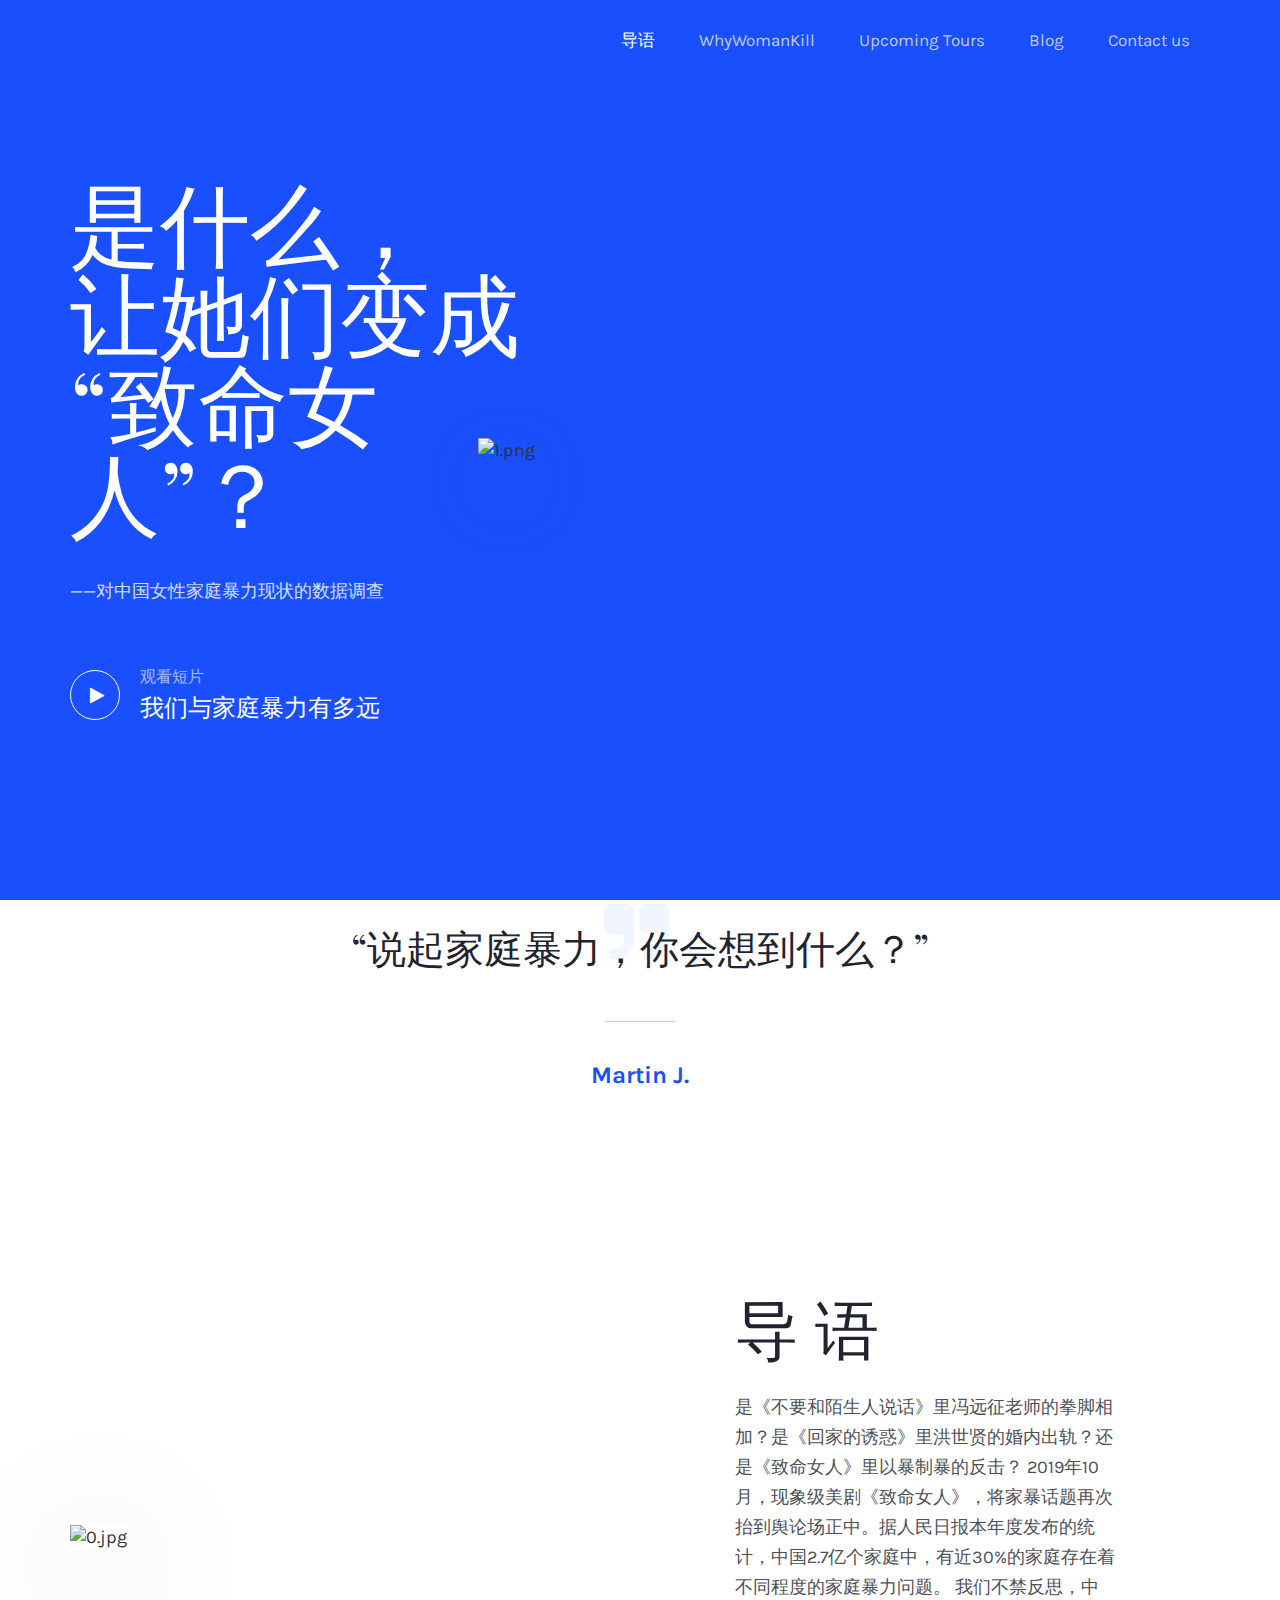
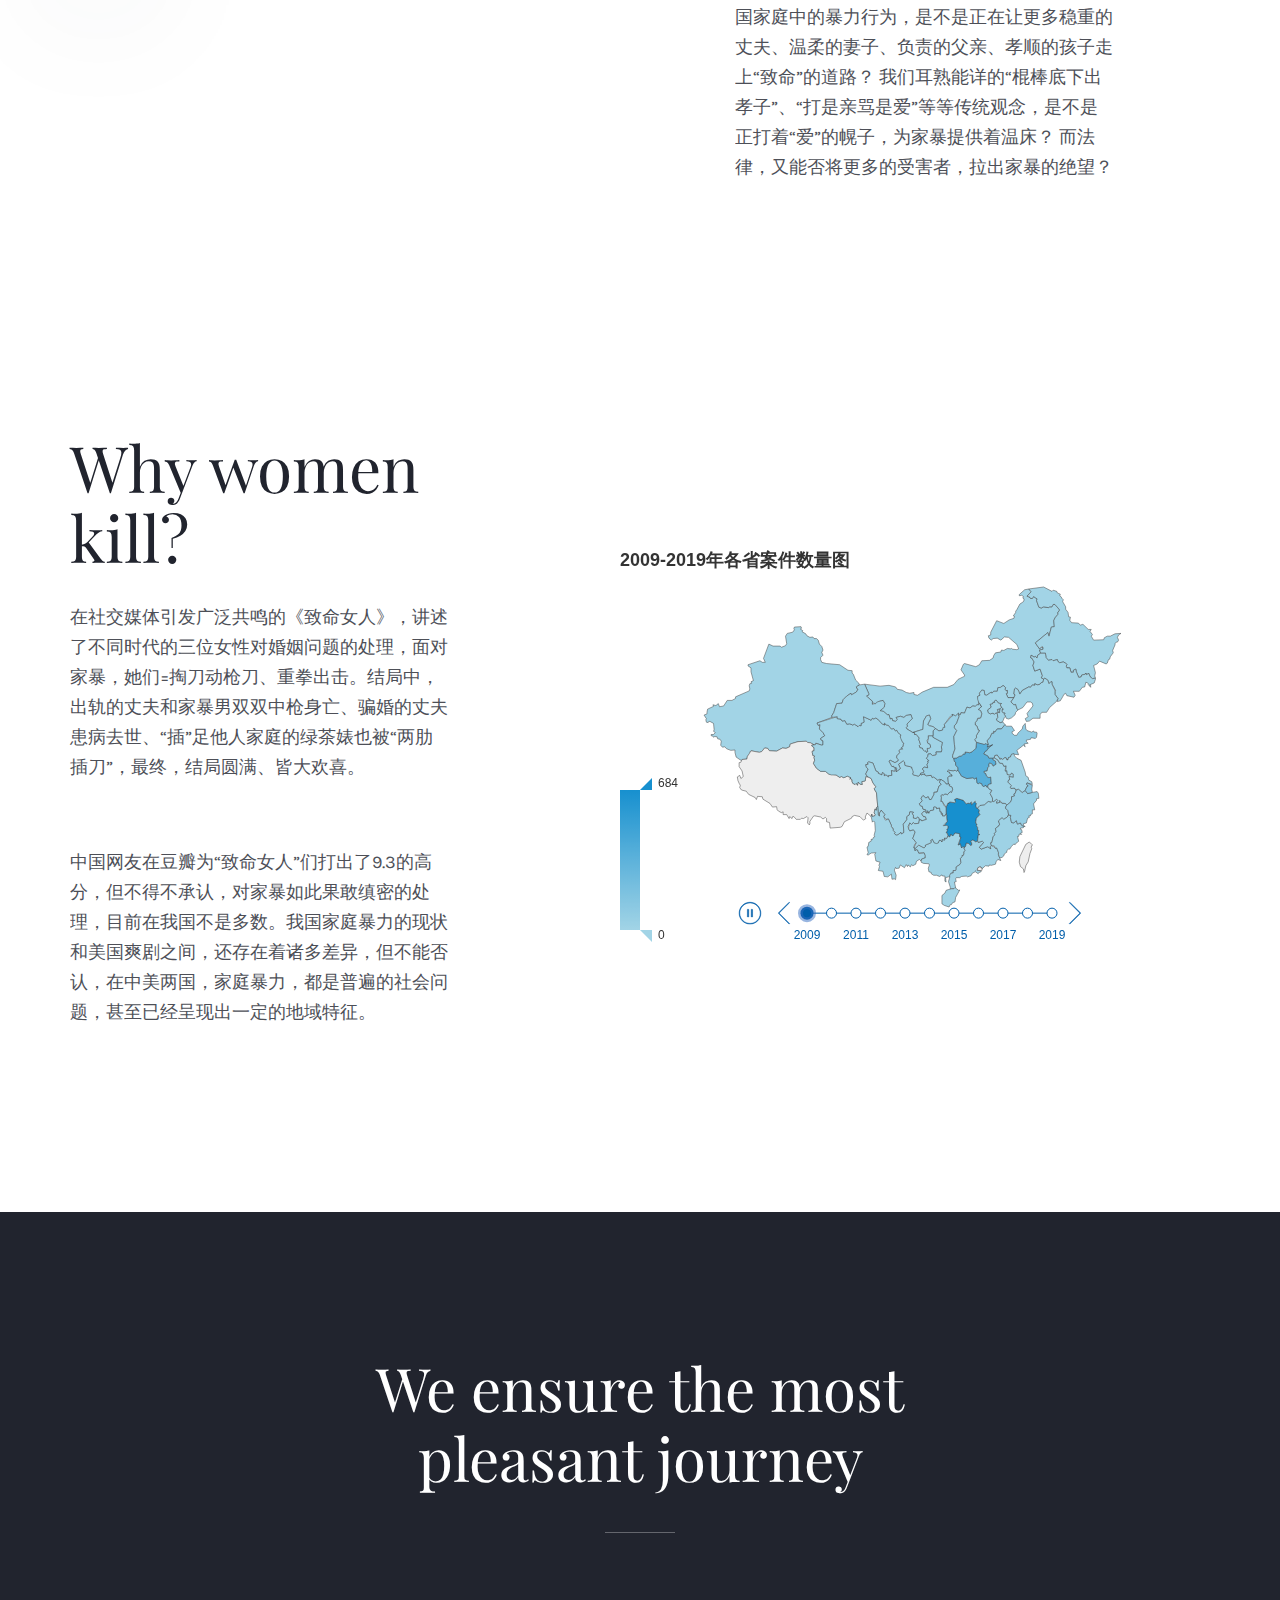
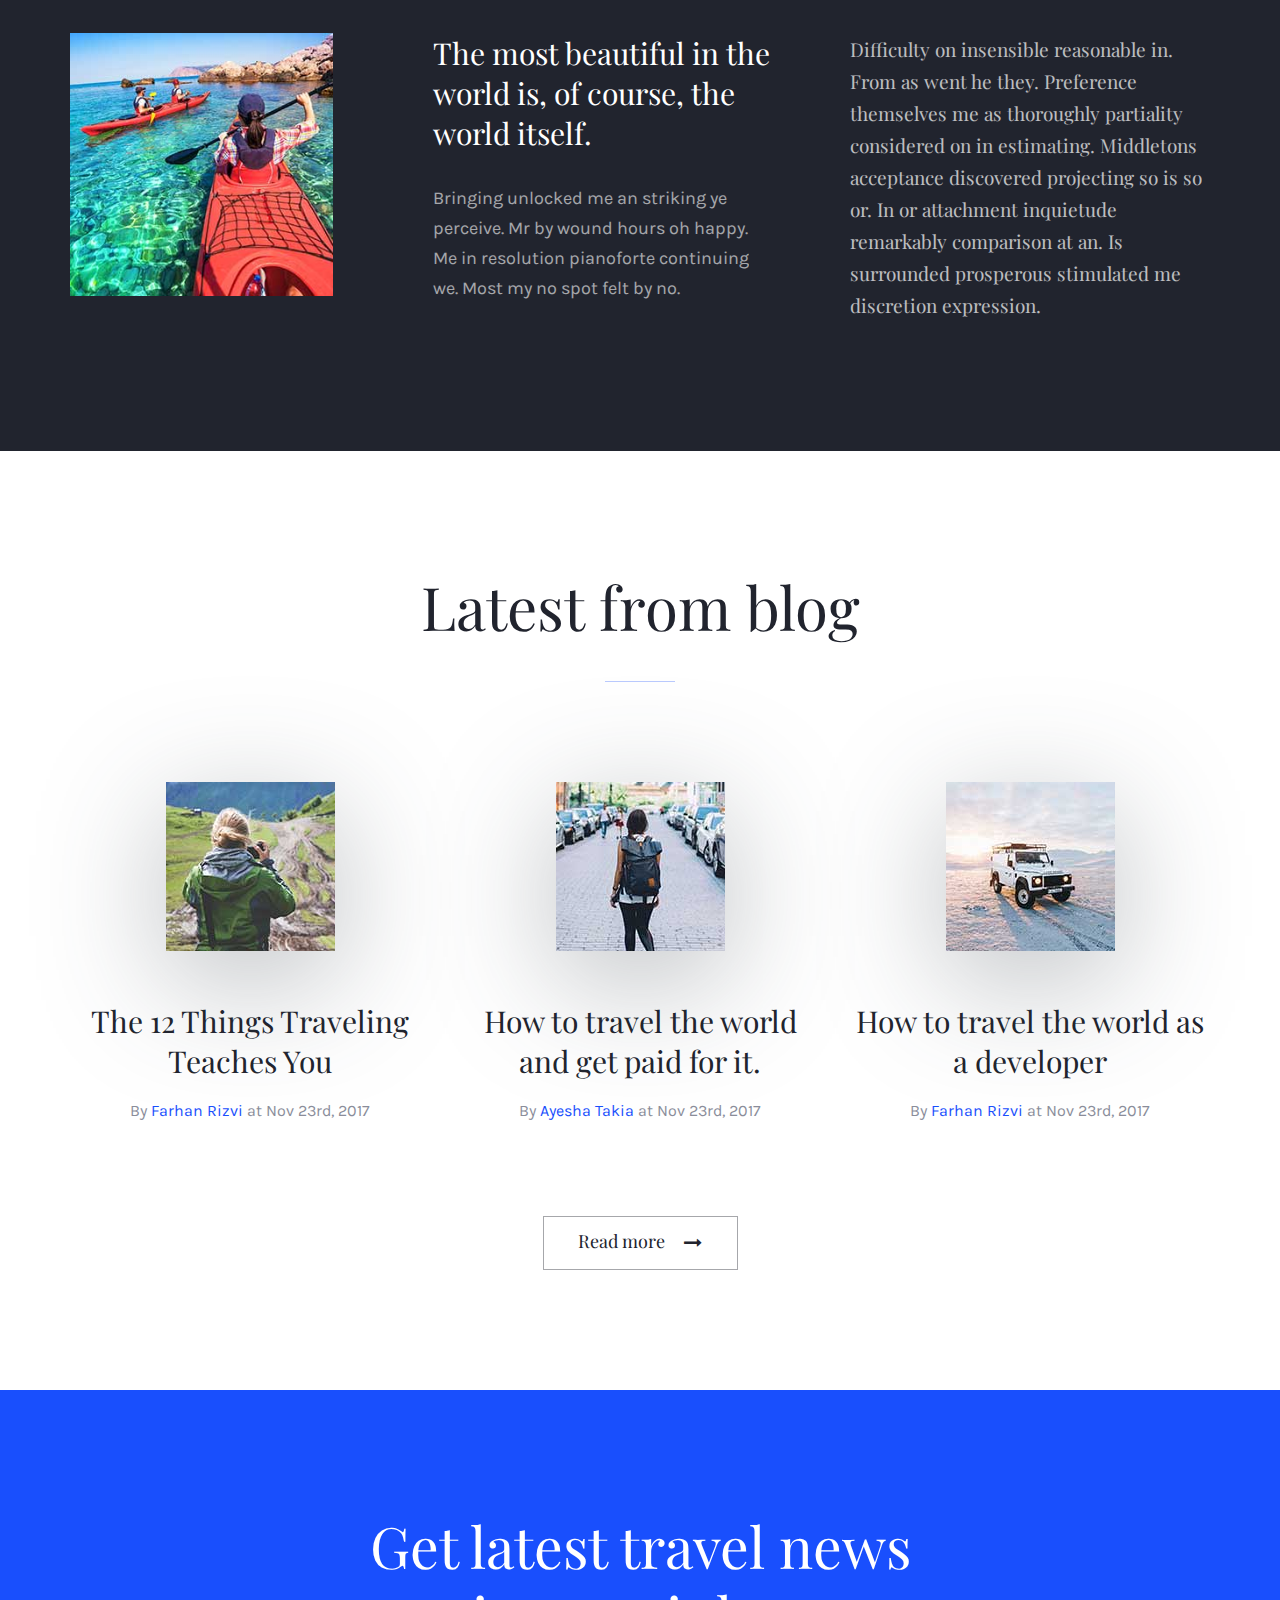
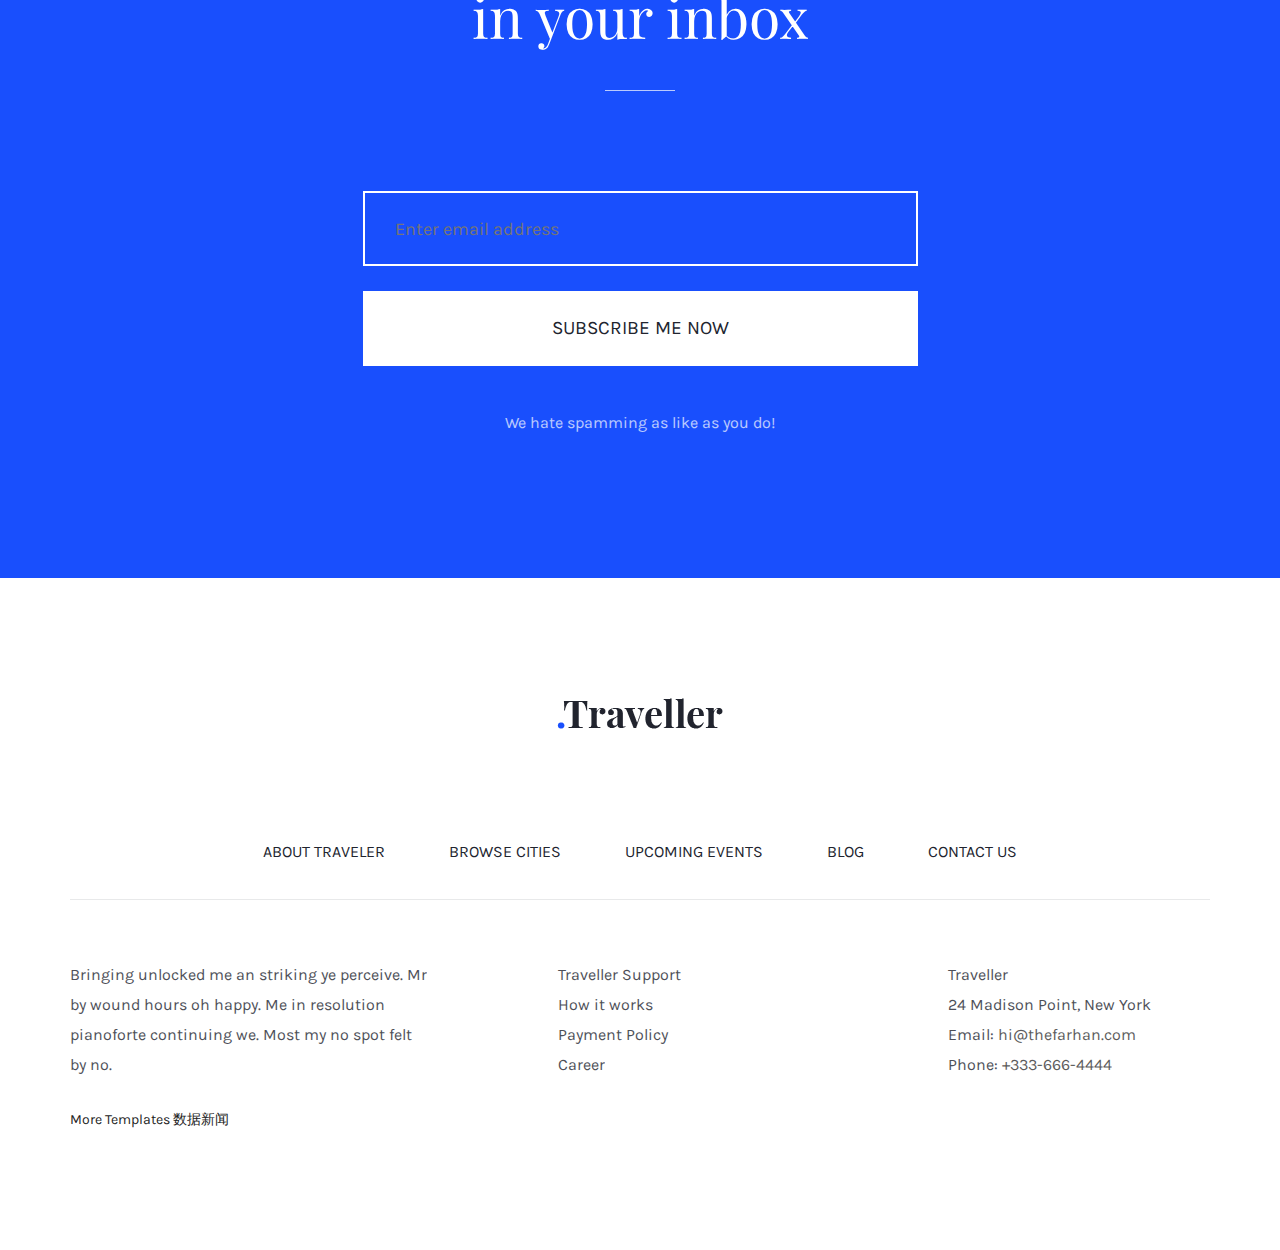
==== index.html @ bf93435e "1" ====
<!DOCTYPE html>
<html lang="en-US" class="no-js">

<head>
    <meta charset="utf-8">
    <meta name="description" content="">
    <meta http-equiv="X-UA-Compatible" content="IE=edge">
    <meta name="keywords" content="responsive, template, portfolio, html, css, javascript, Theme" />
    <meta name="author" content="">
    <!--[if IE]><meta http-equiv='X-UA-Compatible' content='IE=edge,chrome=1'><![endif]-->
    <meta name="viewport" content="width=device-width,initial-scale=1.0,maximum-scale=1" />
	
	<link rel="stylesheet" type="text/css" href="css/loader.min.css">
	
    <title>数据新闻 | 是什么，让她们变成“致命女人”？</title>

    <!--favicon icon-->
    <link rel="icon" href="images/favicon.png">

    <!--google font-->
    <link href="https://fonts.googleapis.com/css?family=Karla:400,700|Playfair+Display:400,400i,700,700i,900,900i" rel="stylesheet">

    <!-- font awesome css -->
    <link rel="stylesheet" href="css/font-awesome.min.css">

    <!-- iconmind icon css -->
    <link rel="stylesheet" href="css/iconmind-line.css">

    <!--bootstrap min css-->
    <link rel="stylesheet" href="css/bootstrap.min.css">

    <!--venobox css-->
    <link rel="stylesheet" href="css/venobox.css">

    <!--carousel css-->
    <link rel="stylesheet" href="css/owl.carousel.min.css">

    <!-- global style css -->
    <link rel="stylesheet" href="css/global-style.css">

    <!-- style css -->
    <link rel="stylesheet" href="style.css">

    <!--responsive css-->
    <link rel="stylesheet" href="css/responsive.css">
	
	<link rel="import" href="page/10年案件分布图（蓝）.html" id="page1">
</head>

<body>
	<script type="text/javascript">         
    // 等待所有加载
   $(window).load(function() {
   $("#loading").fadeOut(500);
})
</script>    

<div id="loading">
  <div id="loading-center">
    <div id="loading-center-absolute">
      <div id="object"></div>
    </div>
  </div>
</div>
    <!-- ======================================= 
        ==Start Header section==  
    =========================================-->
    <header class="pixinav responsive-nav">
        <div class="container">
            <div class="row">
                <div class="col-md-12">
                    <!-- brand logo start -->
                    <div class="brand-logo">
                        <!-- <a href="index.html"><img src="images/logo.png" alt="logo-img"></a>-->
                    </div>
                    <!-- Responsive nav button start -->
                    <div class="nav-icon"></div>
                    <!-- nav start -->
                    <div class="nav-wrapper">
                        <span class="nav-button-close">✕</span>
                        <ul>
                            <li class="active"><a href="#">导语</a>
                                <!--<ul class="dropdown">
                                    <li><a href="index.html">Main Demo</a></li>
                                    <li><a href="web_agency.html">Web Agency</a></li>
                                    <li><a href="agency.html">Agency</a></li>
                                </ul>-->
                            </li>

                            <li><a href="#">WhyWomanKill</a></li>
                            <li><a href="#">Upcoming Tours</a></li>
                            <li><a href="#">Blog</a></li>
                            <li><a href="#">Contact us</a></li>
                        </ul>
                    </div>
                </div>
            </div>
        </div>
    </header>
    <!-- ======================================= 
        ==End Header section==  
    =========================================-->


    <!-- ======================================= 
        ==start hero section==  
    =========================================-->
    <section class="hero_area">
        <div class="container">
            <div class="row fullHeight align_row_center_center">
                <div class="col-md-5">
                    <div class="hero_content">
                        <h1 class="color_ff">是什么，</br>让她们变成“致命女人”？</h1>
                        <p class="color_ff pt_40 pb_60">——对中国女性家庭暴力现状的数据调查</p>
                        <ul class="video align_row_left_center">
                            <li><a href="https://youtu.be/bS5P_LAqiVg" class="d_block hero_video" data-vbtype="video" data-autoplay="true" data-gall="gall-video"><i class="fa fa-play"></i></a></li>
                            <li class="color_ff pl_20"><span class="d_block">观看短片</span>我们与家庭暴力有多远</li>
                        </ul>
                    </div>
                </div>

                <div class="col-md-7">
                    <div class="hero_img"><a href="https://sm.ms/image/TkIuKtqbfhJLCrZ" target="_blank"><img src="https://i.loli.net/2019/12/17/TkIuKtqbfhJLCrZ.png" alt="1.png"></a></div>
                </div>
            </div>
        </div>
    </section>
    <!-- ======================================= 
        ==End hero section==  
    =========================================-->

    <!-- ======================================= 
        ==start special quote section==  
    =========================================-->
    <section class="special_quote pt_20 pb_50">
        <div class="container">
            <div class="row">
                <div class="col-md-10 col-md-offset-1">
                    <div class="quote_content text-center">
                        <i class="fa fa-quote-right"></i>
                        <h2 class="color_212">“说起家庭暴力，你会想到什么？”</h2>
                        <span class="line d_block"></span>
                        <h4 class="color_194 karla fw_700">Martin J.</h4>
                    </div>
                </div>
            </div>
        </div>
    </section>
    <!-- ======================================= 
        ==End special quote section==  
    =========================================-->
    
	<div class="tlinks">WardZhou <a href="http://wardzhou.art/"  title="wardzhou"></a></div>




    <!-- ======================================= 
        ==start content block section==  
    =========================================-->
    <section class="content_block">
        <div class="container">
            <div class="row">
                <div class="col-md-12">
                    <div class="single_content align_row_spacebetween">
                        <div class="content_img">
                           <img src="https://i.loli.net/2019/12/17/SJnibgcOoQ9z3yY.jpg" alt="0.jpg">
                        </div>
                        <div class="content_text">
                            <h1 class="color_212">导 语</h1>
                            <p class="pt_30">是《不要和陌生人说话》里冯远征老师的拳脚相加？是《回家的诱惑》里洪世贤的婚内出轨？还是《致命女人》里以暴制暴的反击？

2019年10月，现象级美剧《致命女人》，将家暴话题再次抬到舆论场正中。据人民日报本年度发布的统计，中国2.7亿个家庭中，有近30%的家庭存在着不同程度的家庭暴力问题。

我们不禁反思，中国家庭中的暴力行为，是不是正在让更多稳重的丈夫、温柔的妻子、负责的父亲、孝顺的孩子走上“致命”的道路？

我们耳熟能详的“棍棒底下出孝子”、“打是亲骂是爱”等等传统观念，是不是正打着“爱”的幌子，为家暴提供着温床？

而法律，又能否将更多的受害者，拉出家暴的绝望？</p>
                        </div>
                    </div>

                    <div class="single_content align_row_spacebetween">
                        <div class="content_img">
                           
						<div id="page1">
        <iframe align="center" width="100%" height="400px" src="page/10年案件分布图（蓝）.html"  frameborder="no" border="0" marginwidth="0" marginheight="0" scrolling="no"></iframe>
   </div>

						
                        </div>
                        <div class="content_text">
                            <h1 class="color_212">Why women kill?</h1>
                            <p class="pt_30 pb_35">在社交媒体引发广泛共鸣的《致命女人》，讲述了不同时代的三位女性对婚姻问题的处理，面对家暴，她们=掏刀动枪刀、重拳出击。结局中，出轨的丈夫和家暴男双双中枪身亡、骗婚的丈夫患病去世、“插”足他人家庭的绿茶婊也被“两肋插刀”，最终，结局圆满、皆大欢喜。</p>
							<p class="pt_30 pb_35">中国网友在豆瓣为“致命女人”们打出了9.3的高分，但不得不承认，对家暴如此果敢缜密的处理，目前在我国不是多数。我国家庭暴力的现状和美国爽剧之间，还存在着诸多差异，但不能否认，在中美两国，家庭暴力，都是普遍的社会问题，甚至已经呈现出一定的地域特征。</p>
                        <!--    <a href="#" class="d_inline playfair fw_700">Explore now <i class="fa fa-long-arrow-right"></i></a> -->
                        </div>
                    </div>
                    <!--/single_content-->
                </div>
                <!--/col-->
            </div>
        </div>
    </section>
    <!-- ======================================= 
        ==End content block section==  
    =========================================-->


    <!-- ======================================= 
        ==start about section==  
    =========================================-->
    <section class="about_section">
        <div class="container">
            <div class="row">
                <div class="col-md-12">
                    <h1 class="section_title text-center color_ff pos_relative mb_100">We ensure the most<br/> pleasant journey</h1>
                </div>
            </div>
            <!--/row-->

            <div class="row">
                <div class="col-md-3 col-sm-5">
                    <div class="about_img"><img src="images/about-img.jpg" alt="about img" class="img img-responsive"></div>
                </div>
                <div class="col-md-5 col-sm-7">
                    <div class="about_content1 pl_70 pr_50">
                        <h3 class="color_ff">The most beautiful in the world is, of course, the world itself.</h3>
                        <p class="color_ff pt_30">Bringing unlocked me an striking ye perceive. Mr by wound hours oh happy. Me in resolution pianoforte continuing we. Most my no spot felt by no. </p>
                    </div>
                </div>
                <div class="col-md-4 col-sm-12">
                    <div class="about_content2">
                        <p class="color_ff playfair">Difficulty on insensible reasonable in. From as went he they. Preference themselves me as thoroughly partiality considered on in estimating. Middletons acceptance discovered projecting so is so or. In or attachment inquietude remarkably comparison at an. Is surrounded prosperous stimulated me discretion expression. </p>
                    </div>
                </div>
            </div>
            <!--/row-->
        </div>
    </section>
    <!-- ======================================= 
        ==End about section==  
    =========================================-->


    <!-- ======================================= 
        ==start blog section==  
    =========================================-->
    <section class="blog_section">
        <div class="container">
            <div class="row">
                <div class="col-md-12">
                    <h1 class="section_title text-center color_212 pos_relative mb_100">Latest from blog</h1>
                </div>
            </div>
            <!--/row-->

            <div class="row">
                <div class="col-sm-4">
                    <div class="single_blog text-center">
                        <img src="images/blog-img1.jpg" alt="blog-img">
                        <h3 class="pt_50 pb_15"><a href="#">The 12 Things Traveling Teaches You</a></h3>
                        <p class="post_author">By <a href="#">Farhan Rizvi</a> at Nov 23rd, 2017</p>
                    </div>
                </div>

                <div class="col-sm-4">
                    <div class="single_blog text-center">
                        <img src="images/blog-img2.jpg" alt="blog-img">
                        <h3 class="pt_50 pb_15"><a href="#">How to travel the world and get paid for it.</a></h3>
                        <p class="post_author">By <a href="#">Ayesha Takia</a> at Nov 23rd, 2017</p>
                    </div>
                </div>

                <div class="col-sm-4">
                    <div class="single_blog text-center">
                        <img src="images/blog-img3.jpg" alt="blog-img">
                        <h3 class="pt_50 pb_15"><a href="#">How to travel the world as a developer</a></h3>
                        <p class="post_author">By <a href="#">Farhan Rizvi</a> at Nov 23rd, 2017</p>
                    </div>
                </div>
            </div>
            <a href="#" class="readmore playfair">Read more <i class="fa fa-long-arrow-right"></i></a>
            <!--/row-->
        </div>
    </section>
    <!-- ======================================= 
        ==End blog section==  
    =========================================-->


    <!-- ======================================= 
        ==start subscribe section==  
    =========================================-->
    <section class="subscribe_section">
        <div class="container">
            <div class="row">
                <div class="col-lg-6 col-lg-offset-3 col-md-8 col-md-offset-2">
                    <h1 class="section_title text-center color_ff pos_relative mb_100">Get latest travel news<br/> in your inbox</h1>
                    <form action="#">
                        <input type="email" name="email" placeholder="Enter email address">
                        <button type="submit">Subscribe me now</button>
                    </form>
                    <p class="spam color_ff text-center">We hate spamming as like as you do!</p>
                </div>
            </div>
        </div>
    </section>
    <!-- ======================================= 
        ==End subscribe section==  
    =========================================-->


    <!-- ======================================= 
        ==start footer section==  
    =========================================-->
    <section class="footer_section">
        <div class="container">
            <div class="row">
                <div class="col-md-12">
                    <img src="images/footer-logo.png" alt="footer logo" class="footer_logo d_block">
                    <ul class="footer_menu d_inline text-center">
                        <li><a href="#">About Traveler</a></li>
                        <li><a href="#">Browse Cities</a></li>
                        <li><a href="#">Upcoming Events</a></li>
                        <li><a href="#">Blog</a></li>
                        <li><a href="#">Contact us</a></li>
                    </ul>
                </div>
            </div>
            <!--/row-->

            <div class="row pt_60">
                <div class="col-md-4 col-sm-5">
                    <p class="widget_text color_212">Bringing unlocked me an striking ye perceive. Mr by wound hours oh happy. Me in resolution pianoforte continuing we. Most my no spot felt by no. </p>
                </div>

                <div class="col-md-2 col-md-offset-1 col-sm-3">
                    <ul class="quick_link">
                        <li><a href="#">Traveller Support</a></li>
                        <li><a href="#">How it works</a></li>
                        <li><a href="#">Payment Policy</a></li>
                        <li><a href="#">Career</a></li>
                    </ul>
                </div>

                <div class="col-md-3 col-md-offset-2 col-sm-4">
                    <div class="address">
                        <p>Traveller<br/>24 Madison Point, New York</p>
                        <ul>
                            <li>Email: <a href="#">hi@thefarhan.com</a></li>
                            <li>Phone: <a href="#"> +333-666-4444</a></li>
                        </ul>
                    </div>
                </div>
                <!--/row-->
              
            </div>
              <div class="row pt_30"><div class="col-md-12" style="font-size: 14px;color: #222;">More Templates <a href="http://wardzhou.art/" style="color: #222;" target="_blank" title="数据新闻">数据新闻</a> </div></div>
        </div>
    </section>
    <!-- ======================================= 
        ==End footer section==  
    =========================================-->



    <!-- ======================================= 
        ==Start scroll top==  
    =======================================-->
    <div class="scroll_top not_visible"><i class="fa fa-angle-up"></i></div>
    <!-- =======================================
        ==End scroll top==  
    =======================================-->

    <!-- jQuary library -->
    <script type="text/javascript" src="js/jquery-2.1.4.min.js"></script>
    <script type="text/javascript" src="js/modernizr-2.6.2.min.js"></script>

    <!--bootstrap min js-->
    <script type="text/javascript" src="js/bootstrap.min.js"></script>

    <!--venobox min js-->
    <script type="text/javascript" src="js/venobox.min.js"></script>

    <!--carousel min js-->
    <script type="text/javascript" src="js/owl.carousel.min.js"></script>

    <!-- all jQuary activation code here and always it will be bottom of all script tag -->
    <script type="text/javascript" src="js/main.js"></script>
</body>

</html>
---- css/iconmind-line.css ----
@font-face {
  font-family: 'iconmind-line';
  src: url('../fonts/iconmind-line.eot?30189652');
  src: url('../fonts/iconmind-line.eot?30189652#iefix') format('embedded-opentype'),
       url('../fonts/iconmind-line.woff2?30189652') format('woff2'),
       url('../fonts/iconmind-line.woff?30189652') format('woff'),
       url('../fonts/iconmind-line.ttf?30189652') format('truetype'),
       url('../fonts/iconmind-line.svg?30189652#iconmind-line') format('svg');
  font-weight: normal;
  font-style: normal;
}
/* Chrome hack: SVG is rendered more smooth in Windozze. 100% magic, uncomment if you need it. */
/* Note, that will break hinting! In other OS-es font will be not as sharp as it could be */
/*
@media screen and (-webkit-min-device-pixel-ratio:0) {
  @font-face {
    font-family: 'iconmind-line';
    src: url('../font/iconmind-line.svg?30189652#iconmind-line') format('svg');
  }
}
*/
 
 [class^="icon-"]:before, [class*=" icon-"]:before {
  font-family: "iconmind-line";
  font-style: normal;
  font-weight: normal;
  speak: none;
 
  display: inline-block;
  text-decoration: inherit;
  width: 1em;
  margin-right: .2em;
  text-align: center;
  /* opacity: .8; */
 
  /* For safety - reset parent styles, that can break glyph codes*/
  font-variant: normal;
  text-transform: none;
 
  /* fix buttons height, for twitter bootstrap */
  line-height: 1em;
 
  /* Animation center compensation - margins should be symmetric */
  /* remove if not needed */
  margin-left: .2em;
 
  /* you can be more comfortable with increased icons size */
  /* font-size: 120%; */
 
  /* Font smoothing. That was taken from TWBS */
  -webkit-font-smoothing: antialiased;
  -moz-osx-font-smoothing: grayscale;
 
  /* Uncomment for 3D effect */
  /* text-shadow: 1px 1px 1px rgba(127, 127, 127, 0.3); */
}
 
.icon-add-space-after-paragraph:before { content: '\e800'; } /* '' */
.icon-add-space-before-paragraph:before { content: '\e801'; } /* '' */
.icon-align-center:before { content: '\e802'; } /* '' */
.icon-align-justify-all:before { content: '\e803'; } /* '' */
.icon-align-justify-center:before { content: '\e804'; } /* '' */
.icon-align-justify-left:before { content: '\e805'; } /* '' */
.icon-align-justify-right:before { content: '\e806'; } /* '' */
.icon-align-left:before { content: '\e807'; } /* '' */
.icon-align-right:before { content: '\e808'; } /* '' */
.icon-decrase-inedit:before { content: '\e809'; } /* '' */
.icon-increase-inedit:before { content: '\e80a'; } /* '' */
.icon-indent-first-line:before { content: '\e80b'; } /* '' */
.icon-indent-left-margin:before { content: '\e80c'; } /* '' */
.icon-indent-right-margin:before { content: '\e80d'; } /* '' */
.icon-line-spacing:before { content: '\e80e'; } /* '' */
.icon-aligator:before { content: '\e80f'; } /* '' */
.icon-bat:before { content: '\e810'; } /* '' */
.icon-bear:before { content: '\e811'; } /* '' */
.icon-bee:before { content: '\e812'; } /* '' */
.icon-bird:before { content: '\e813'; } /* '' */
.icon-bug:before { content: '\e814'; } /* '' */
.icon-butterfly:before { content: '\e815'; } /* '' */
.icon-cat:before { content: '\e817'; } /* '' */
.icon-cheetah:before { content: '\e818'; } /* '' */
.icon-chicken:before { content: '\e819'; } /* '' */
.icon-cow:before { content: '\e81a'; } /* '' */
.icon-dinosaur:before { content: '\e81b'; } /* '' */
.icon-dog:before { content: '\e81c'; } /* '' */
.icon-dolphin:before { content: '\e81d'; } /* '' */
.icon-dove:before { content: '\e81e'; } /* '' */
.icon-duck:before { content: '\e81f'; } /* '' */
.icon-eagle:before { content: '\e820'; } /* '' */
.icon-elephant:before { content: '\e821'; } /* '' */
.icon-fish:before { content: '\e822'; } /* '' */
.icon-flamingo:before { content: '\e823'; } /* '' */
.icon-fox:before { content: '\e824'; } /* '' */
.icon-frog:before { content: '\e825'; } /* '' */
.icon-giraffe:before { content: '\e826'; } /* '' */
.icon-gorilla:before { content: '\e827'; } /* '' */
.icon-hipo:before { content: '\e828'; } /* '' */
.icon-horse:before { content: '\e829'; } /* '' */
.icon-kangoroo:before { content: '\e82a'; } /* '' */
.icon-koala:before { content: '\e82b'; } /* '' */
.icon-leopard:before { content: '\e82c'; } /* '' */
.icon-lion:before { content: '\e82d'; } /* '' */
.icon-monkey:before { content: '\e82e'; } /* '' */
.icon-mouse:before { content: '\e82f'; } /* '' */
.icon-panda:before { content: '\e830'; } /* '' */
.icon-parrot:before { content: '\e831'; } /* '' */
.icon-penguin:before { content: '\e832'; } /* '' */
.icon-sea-dog:before { content: '\e833'; } /* '' */
.icon-shark:before { content: '\e834'; } /* '' */
.icon-sheep:before { content: '\e835'; } /* '' */
.icon-snake:before { content: '\e836'; } /* '' */
.icon-spider:before { content: '\e837'; } /* '' */
.icon-squirrel:before { content: '\e838'; } /* '' */
.icon-starfish:before { content: '\e839'; } /* '' */
.icon-tiger:before { content: '\e83a'; } /* '' */
.icon-turtle:before { content: '\e83b'; } /* '' */
.icon-wolf:before { content: '\e83c'; } /* '' */
.icon-zebra:before { content: '\e83d'; } /* '' */
.icon-arrow-around:before { content: '\e83e'; } /* '' */
.icon-arrow-barrier:before { content: '\e83f'; } /* '' */
.icon-arrow-circle:before { content: '\e840'; } /* '' */
.icon-arrow-cross:before { content: '\e841'; } /* '' */
.icon-arrow-fork:before { content: '\e842'; } /* '' */
.icon-arrow-from:before { content: '\e843'; } /* '' */
.icon-arrow-inside-45:before { content: '\e844'; } /* '' */
.icon-arrow-inside-gap-45:before { content: '\e845'; } /* '' */
.icon-arrow-inside-gap:before { content: '\e846'; } /* '' */
.icon-arrow-inside:before { content: '\e847'; } /* '' */
.icon-arrow-into:before { content: '\e848'; } /* '' */
.icon-arrow-join:before { content: '\e849'; } /* '' */
.icon-arrow-junction:before { content: '\e84a'; } /* '' */
.icon-arrow-loop:before { content: '\e84b'; } /* '' */
.icon-arrow-merge:before { content: '\e84c'; } /* '' */
.icon-arrow-mix:before { content: '\e84d'; } /* '' */
.icon-arrow-out-left:before { content: '\e84e'; } /* '' */
.icon-arrow-out-right:before { content: '\e84f'; } /* '' */
.icon-arrow-outside-45:before { content: '\e850'; } /* '' */
.icon-arrow-outside-gap-45:before { content: '\e851'; } /* '' */
.icon-arrow-outside-gap:before { content: '\e852'; } /* '' */
.icon-arrow-outside:before { content: '\e853'; } /* '' */
.icon-arrow-over:before { content: '\e854'; } /* '' */
.icon-arrow-shuffle:before { content: '\e855'; } /* '' */
.icon-arrow-squiggly:before { content: '\e856'; } /* '' */
.icon-arrow-through:before { content: '\e857'; } /* '' */
.icon-arrow-to:before { content: '\e858'; } /* '' */
.icon-double-circle:before { content: '\e859'; } /* '' */
.icon-full-view-2:before { content: '\e85a'; } /* '' */
.icon-full-view:before { content: '\e85b'; } /* '' */
.icon-maximize:before { content: '\e85c'; } /* '' */
.icon-minimize:before { content: '\e85d'; } /* '' */
.icon-resize:before { content: '\e85e'; } /* '' */
.icon-three-arrow-fork:before { content: '\e85f'; } /* '' */
.icon-view-height:before { content: '\e860'; } /* '' */
.icon-view-width:before { content: '\e861'; } /* '' */
.icon-arrow-back-2:before { content: '\e862'; } /* '' */
.icon-arrow-back-3:before { content: '\e863'; } /* '' */
.icon-arrow-back:before { content: '\e864'; } /* '' */
.icon-arrow-down-2:before { content: '\e865'; } /* '' */
.icon-arrow-down-3:before { content: '\e866'; } /* '' */
.icon-arrow-down-in-circle:before { content: '\e867'; } /* '' */
.icon-arrow-down:before { content: '\e868'; } /* '' */
.icon-arrow-forward-2:before { content: '\e869'; } /* '' */
.icon-arrow-forward:before { content: '\e86a'; } /* '' */
.icon-arrow-left-2:before { content: '\e86b'; } /* '' */
.icon-arrow-left-in-circle:before { content: '\e86c'; } /* '' */
.icon-arrow-left:before { content: '\e86d'; } /* '' */
.icon-arrow-next:before { content: '\e86e'; } /* '' */
.icon-arrow-refresh-2:before { content: '\e86f'; } /* '' */
.icon-arrow-refresh:before { content: '\e870'; } /* '' */
.icon-arrow-right-2:before { content: '\e871'; } /* '' */
.icon-arrow-right-in-circle:before { content: '\e872'; } /* '' */
.icon-arrow-right:before { content: '\e873'; } /* '' */
.icon-arrow-turn-left:before { content: '\e874'; } /* '' */
.icon-arrow-turn-right:before { content: '\e875'; } /* '' */
.icon-arrow-up-2:before { content: '\e876'; } /* '' */
.icon-arrow-up-3:before { content: '\e877'; } /* '' */
.icon-arrow-up-in-circle:before { content: '\e878'; } /* '' */
.icon-arrow-up:before { content: '\e879'; } /* '' */
.icon-arrow-x-left:before { content: '\e87a'; } /* '' */
.icon-arrow-x-right:before { content: '\e87b'; } /* '' */
.icon-bottom-to-top:before { content: '\e87c'; } /* '' */
.icon-down:before { content: '\e87d'; } /* '' */
.icon-down-2:before { content: '\e87e'; } /* '' */
.icon-down-3:before { content: '\e87f'; } /* '' */
.icon-download:before { content: '\e880'; } /* '' */
.icon-end:before { content: '\e881'; } /* '' */
.icon-fit-to-2:before { content: '\e882'; } /* '' */
.icon-fit-to:before { content: '\e883'; } /* '' */
.icon-full-screen-2:before { content: '\e884'; } /* '' */
.icon-full-screen:before { content: '\e885'; } /* '' */
.icon-go-bottom:before { content: '\e886'; } /* '' */
.icon-go-top:before { content: '\e887'; } /* '' */
.icon-left---right-3:before { content: '\e888'; } /* '' */
.icon-left---right:before { content: '\e889'; } /* '' */
.icon-left:before { content: '\e88a'; } /* '' */
.icon-left-2:before { content: '\e88b'; } /* '' */
.icon-left-3:before { content: '\e88c'; } /* '' */
.icon-left-to-right:before { content: '\e88d'; } /* '' */
.icon-loop:before { content: '\e88e'; } /* '' */
.icon-navigate-end:before { content: '\e88f'; } /* '' */
.icon-navigat-start:before { content: '\e890'; } /* '' */
.icon-reload:before { content: '\e891'; } /* '' */
.icon-reload-2:before { content: '\e892'; } /* '' */
.icon-repeat:before { content: '\e893'; } /* '' */
.icon-repeat-2:before { content: '\e894'; } /* '' */
.icon-repeat-3:before { content: '\e895'; } /* '' */
.icon-repeat-4:before { content: '\e896'; } /* '' */
.icon-right:before { content: '\e897'; } /* '' */
.icon-right-2:before { content: '\e898'; } /* '' */
.icon-right-3:before { content: '\e899'; } /* '' */
.icon-right-to-left:before { content: '\e89a'; } /* '' */
.icon-shuffle:before { content: '\e89b'; } /* '' */
.icon-shuffle-2:before { content: '\e89c'; } /* '' */
.icon-start:before { content: '\e89d'; } /* '' */
.icon-sync:before { content: '\e89e'; } /* '' */
.icon-to-bottom-2:before { content: '\e89f'; } /* '' */
.icon-to-bottom:before { content: '\e8a0'; } /* '' */
.icon-to-left:before { content: '\e8a1'; } /* '' */
.icon-top-to-bottom:before { content: '\e8a2'; } /* '' */
.icon-to-right:before { content: '\e8a3'; } /* '' */
.icon-to-top-2:before { content: '\e8a4'; } /* '' */
.icon-to-top:before { content: '\e8a5'; } /* '' */
.icon-triangle-arrow-down:before { content: '\e8a6'; } /* '' */
.icon-triangle-arrow-left:before { content: '\e8a7'; } /* '' */
.icon-triangle-arrow-right:before { content: '\e8a8'; } /* '' */
.icon-triangle-arrow-up:before { content: '\e8a9'; } /* '' */
.icon-turn-down-2:before { content: '\e8aa'; } /* '' */
.icon-turn-down-from-left:before { content: '\e8ab'; } /* '' */
.icon-turn-down-from-right:before { content: '\e8ac'; } /* '' */
.icon-turn-down:before { content: '\e8ad'; } /* '' */
.icon-turn-left-3:before { content: '\e8ae'; } /* '' */
.icon-turn-left:before { content: '\e8af'; } /* '' */
.icon-turn-right-3:before { content: '\e8b0'; } /* '' */
.icon-turn-right:before { content: '\e8b1'; } /* '' */
.icon-turn-up-2:before { content: '\e8b2'; } /* '' */
.icon-turn-up:before { content: '\e8b3'; } /* '' */
.icon-up---down-3:before { content: '\e8b4'; } /* '' */
.icon-up---down:before { content: '\e8b5'; } /* '' */
.icon-up:before { content: '\e8b6'; } /* '' */
.icon-up-2:before { content: '\e8b7'; } /* '' */
.icon-up-3:before { content: '\e8b8'; } /* '' */
.icon-upload:before { content: '\e8b9'; } /* '' */
.icon-bones:before { content: '\e8ba'; } /* '' */
.icon-brain:before { content: '\e8bb'; } /* '' */
.icon-brain-2:before { content: '\e8bc'; } /* '' */
.icon-cardiovascular:before { content: '\e8bd'; } /* '' */
.icon-ear:before { content: '\e8be'; } /* '' */
.icon-elbow:before { content: '\e8bf'; } /* '' */
.icon-eye:before { content: '\e8c0'; } /* '' */
.icon-eye-blind:before { content: '\e8c1'; } /* '' */
.icon-eyebrow:before { content: '\e8c2'; } /* '' */
.icon-eyebrow-2:before { content: '\e8c3'; } /* '' */
.icon-eyebrow-3:before { content: '\e8c4'; } /* '' */
.icon-eye-invisible:before { content: '\e8c5'; } /* '' */
.icon-eye-visible:before { content: '\e8c6'; } /* '' */
.icon-face-style-2:before { content: '\e8c7'; } /* '' */
.icon-face-style-3:before { content: '\e8c8'; } /* '' */
.icon-face-style-4:before { content: '\e8c9'; } /* '' */
.icon-face-style-5:before { content: '\e8ca'; } /* '' */
.icon-face-style-6:before { content: '\e8cb'; } /* '' */
.icon-face-style:before { content: '\e8cc'; } /* '' */
.icon-finger:before { content: '\e8cd'; } /* '' */
.icon-fingerprint:before { content: '\e8ce'; } /* '' */
.icon-fingerprint-2:before { content: '\e8cf'; } /* '' */
.icon-foot:before { content: '\e8d0'; } /* '' */
.icon-foot-2:before { content: '\e8d1'; } /* '' */
.icon-hair:before { content: '\e8d2'; } /* '' */
.icon-hand:before { content: '\e8d3'; } /* '' */
.icon-hands:before { content: '\e8d4'; } /* '' */
.icon-heart:before { content: '\e8d5'; } /* '' */
.icon-knee:before { content: '\e8d6'; } /* '' */
.icon-leg:before { content: '\e8d7'; } /* '' */
.icon-leg-2:before { content: '\e8d8'; } /* '' */
.icon-mustache:before { content: '\e8d9'; } /* '' */
.icon-mustache-2:before { content: '\e8da'; } /* '' */
.icon-mustache-3:before { content: '\e8db'; } /* '' */
.icon-mustache-4:before { content: '\e8dc'; } /* '' */
.icon-mustache-5:before { content: '\e8dd'; } /* '' */
.icon-noose:before { content: '\e8de'; } /* '' */
.icon-tooth:before { content: '\e8df'; } /* '' */
.icon-tooth-2:before { content: '\e8e0'; } /* '' */
.icon-android:before { content: '\e8e1'; } /* '' */
.icon-chrome:before { content: '\e8e2'; } /* '' */
.icon-debian:before { content: '\e8e3'; } /* '' */
.icon-firefox:before { content: '\e8e4'; } /* '' */
.icon-internet-explorer:before { content: '\e8e5'; } /* '' */
.icon-ios-apple:before { content: '\e8e6'; } /* '' */
.icon-linux:before { content: '\e8e7'; } /* '' */
.icon-netscape:before { content: '\e8e8'; } /* '' */
.icon-opera:before { content: '\e8e9'; } /* '' */
.icon-redhat:before { content: '\e8ea'; } /* '' */
.icon-safari:before { content: '\e8eb'; } /* '' */
.icon-windows-microsoft:before { content: '\e8ec'; } /* '' */
.icon-bank:before { content: '\e8ed'; } /* '' */
.icon-berlin-tower:before { content: '\e8ee'; } /* '' */
.icon-big-bang:before { content: '\e8ef'; } /* '' */
.icon-blueprint:before { content: '\e8f0'; } /* '' */
.icon-bridge:before { content: '\e8f1'; } /* '' */
.icon-building:before { content: '\e8f2'; } /* '' */
.icon-castle:before { content: '\e8f3'; } /* '' */
.icon-cathedral:before { content: '\e8f4'; } /* '' */
.icon-chimney:before { content: '\e8f5'; } /* '' */
.icon-chinese-temple:before { content: '\e8f6'; } /* '' */
.icon-chrysler-building:before { content: '\e8f7'; } /* '' */
.icon-city-hall:before { content: '\e8f8'; } /* '' */
.icon-clothing-store:before { content: '\e8f9'; } /* '' */
.icon-colosseum:before { content: '\e8fa'; } /* '' */
.icon-column:before { content: '\e8fb'; } /* '' */
.icon-column-2:before { content: '\e8fc'; } /* '' */
.icon-column-3:before { content: '\e8fd'; } /* '' */
.icon-door:before { content: '\e8fe'; } /* '' */
.icon-eifel-tower:before { content: '\e8ff'; } /* '' */
.icon-el-castillo:before { content: '\e900'; } /* '' */
.icon-embassy:before { content: '\e901'; } /* '' */
.icon-empire-state-building:before { content: '\e902'; } /* '' */
.icon-factory:before { content: '\e903'; } /* '' */
.icon-fire-staion:before { content: '\e904'; } /* '' */
.icon-home:before { content: '\e905'; } /* '' */
.icon-home-2:before { content: '\e906'; } /* '' */
.icon-home-3:before { content: '\e907'; } /* '' */
.icon-home-4:before { content: '\e908'; } /* '' */
.icon-hospital:before { content: '\e909'; } /* '' */
.icon-hotel:before { content: '\e90a'; } /* '' */
.icon-japanese-gate:before { content: '\e90b'; } /* '' */
.icon-leaning-tower:before { content: '\e90c'; } /* '' */
.icon-library:before { content: '\e90d'; } /* '' */
.icon-lighthouse:before { content: '\e90e'; } /* '' */
.icon-museum:before { content: '\e90f'; } /* '' */
.icon-office:before { content: '\e910'; } /* '' */
.icon-opera-house:before { content: '\e911'; } /* '' */
.icon-pantheon:before { content: '\e912'; } /* '' */
.icon-pentagon:before { content: '\e913'; } /* '' */
.icon-petronas-tower:before { content: '\e914'; } /* '' */
.icon-piramids:before { content: '\e915'; } /* '' */
.icon-police-station:before { content: '\e916'; } /* '' */
.icon-post-office:before { content: '\e917'; } /* '' */
.icon-prater:before { content: '\e918'; } /* '' */
.icon-roof:before { content: '\e919'; } /* '' */
.icon-space-needle:before { content: '\e91a'; } /* '' */
.icon-st.-basils-cathedral:before { content: '\e91b'; } /* '' */
.icon-st.-pauls-cathedral:before { content: '\e91c'; } /* '' */
.icon-structure:before { content: '\e91d'; } /* '' */
.icon-taj-mahal:before { content: '\e91e'; } /* '' */
.icon-temple:before { content: '\e91f'; } /* '' */
.icon-the-white-house:before { content: '\e920'; } /* '' */
.icon-tower:before { content: '\e921'; } /* '' */
.icon-tower-2:before { content: '\e922'; } /* '' */
.icon-tower-bridge:before { content: '\e923'; } /* '' */
.icon-university:before { content: '\e924'; } /* '' */
.icon-warehouse:before { content: '\e925'; } /* '' */
.icon-window:before { content: '\e926'; } /* '' */
.icon-windows:before { content: '\e927'; } /* '' */
.icon-amx:before { content: '\e928'; } /* '' */
.icon-atm:before { content: '\e929'; } /* '' */
.icon-bar-chart-2:before { content: '\e92a'; } /* '' */
.icon-bar-chart-3:before { content: '\e92b'; } /* '' */
.icon-bar-chart-4:before { content: '\e92c'; } /* '' */
.icon-bar-chart-5:before { content: '\e92d'; } /* '' */
.icon-bar-chart:before { content: '\e92e'; } /* '' */
.icon-calculator:before { content: '\e92f'; } /* '' */
.icon-calculator-2:before { content: '\e930'; } /* '' */
.icon-calculator-3:before { content: '\e931'; } /* '' */
.icon-calendar:before { content: '\e932'; } /* '' */
.icon-calendar-2:before { content: '\e933'; } /* '' */
.icon-calendar-3:before { content: '\e934'; } /* '' */
.icon-calendar-4:before { content: '\e935'; } /* '' */
.icon-claps:before { content: '\e936'; } /* '' */
.icon-coin:before { content: '\e937'; } /* '' */
.icon-coins:before { content: '\e938'; } /* '' */
.icon-coins-2:before { content: '\e939'; } /* '' */
.icon-coins-3:before { content: '\e93a'; } /* '' */
.icon-credit-card-2:before { content: '\e93b'; } /* '' */
.icon-credit-card-3:before { content: '\e93c'; } /* '' */
.icon-credit-card:before { content: '\e93d'; } /* '' */
.icon-diamond:before { content: '\e93e'; } /* '' */
.icon-dollar:before { content: '\e93f'; } /* '' */
.icon-dollar-sign-2:before { content: '\e940'; } /* '' */
.icon-dollar-sign:before { content: '\e941'; } /* '' */
.icon-euro:before { content: '\e942'; } /* '' */
.icon-euro-sign-2:before { content: '\e943'; } /* '' */
.icon-euro-sign:before { content: '\e944'; } /* '' */
.icon-financial:before { content: '\e945'; } /* '' */
.icon-handshake:before { content: '\e946'; } /* '' */
.icon-line-chart-2:before { content: '\e947'; } /* '' */
.icon-line-chart-3:before { content: '\e948'; } /* '' */
.icon-line-chart-4:before { content: '\e949'; } /* '' */
.icon-line-chart:before { content: '\e94a'; } /* '' */
.icon-master-card:before { content: '\e94b'; } /* '' */
.icon-money:before { content: '\e94c'; } /* '' */
.icon-money-2:before { content: '\e94d'; } /* '' */
.icon-money-bag:before { content: '\e94e'; } /* '' */
.icon-pie-chart-2:before { content: '\e94f'; } /* '' */
.icon-pie-chart-3:before { content: '\e950'; } /* '' */
.icon-pie-chart:before { content: '\e951'; } /* '' */
.icon-pound:before { content: '\e952'; } /* '' */
.icon-pound-sign-2:before { content: '\e953'; } /* '' */
.icon-pound-sign:before { content: '\e954'; } /* '' */
.icon-safe-box:before { content: '\e955'; } /* '' */
.icon-token-$:before { content: '\e956'; } /* '' */
.icon-visa:before { content: '\e957'; } /* '' */
.icon-wallet:before { content: '\e958'; } /* '' */
.icon-wallet-2:before { content: '\e959'; } /* '' */
.icon-bishop:before { content: '\e95a'; } /* '' */
.icon-checkmate:before { content: '\e95b'; } /* '' */
.icon-chess-board:before { content: '\e95c'; } /* '' */
.icon-king:before { content: '\e95d'; } /* '' */
.icon-knight:before { content: '\e95e'; } /* '' */
.icon-pawn:before { content: '\e95f'; } /* '' */
.icon-queen:before { content: '\e960'; } /* '' */
.icon-rook:before { content: '\e961'; } /* '' */
.icon-tactic:before { content: '\e962'; } /* '' */
.icon-time-clock:before { content: '\e963'; } /* '' */
.icon-25-dec:before { content: '\e964'; } /* '' */
.icon-angel:before { content: '\e965'; } /* '' */
.icon-bow:before { content: '\e966'; } /* '' */
.icon-candy-cane:before { content: '\e967'; } /* '' */
.icon-christmas:before { content: '\e968'; } /* '' */
.icon-christmas-ball:before { content: '\e969'; } /* '' */
.icon-christmas-bell:before { content: '\e96a'; } /* '' */
.icon-christmas-candle:before { content: '\e96b'; } /* '' */
.icon-christmas-hat:before { content: '\e96c'; } /* '' */
.icon-christmas-sleigh:before { content: '\e96d'; } /* '' */
.icon-christmas-snowman:before { content: '\e96e'; } /* '' */
.icon-christmas-sock:before { content: '\e96f'; } /* '' */
.icon-christmas-tree:before { content: '\e970'; } /* '' */
.icon-cookie-man:before { content: '\e971'; } /* '' */
.icon-deer:before { content: '\e972'; } /* '' */
.icon-deer-2:before { content: '\e973'; } /* '' */
.icon-holly:before { content: '\e974'; } /* '' */
.icon-lollipop:before { content: '\e975'; } /* '' */
.icon-ornament:before { content: '\e976'; } /* '' */
.icon-present:before { content: '\e977'; } /* '' */
.icon-presents:before { content: '\e978'; } /* '' */
.icon-santa-claus-2:before { content: '\e979'; } /* '' */
.icon-santa-claus:before { content: '\e97a'; } /* '' */
.icon-santa-on-sled:before { content: '\e97b'; } /* '' */
.icon-sled:before { content: '\e97c'; } /* '' */
.icon-sled-with-gifts:before { content: '\e97d'; } /* '' */
.icon-snow-dome:before { content: '\e97e'; } /* '' */
.icon-snowflake:before { content: '\e97f'; } /* '' */
.icon-snowman:before { content: '\e980'; } /* '' */
.icon-star:before { content: '\e981'; } /* '' */
.icon-wreath:before { content: '\e982'; } /* '' */
.icon-baby-clothes-2:before { content: '\e983'; } /* '' */
.icon-baby-clothes:before { content: '\e984'; } /* '' */
.icon-bathrobe:before { content: '\e985'; } /* '' */
.icon-belt:before { content: '\e986'; } /* '' */
.icon-belt-2:before { content: '\e987'; } /* '' */
.icon-belt-3:before { content: '\e988'; } /* '' */
.icon-bikini:before { content: '\e989'; } /* '' */
.icon-blouse:before { content: '\e98a'; } /* '' */
.icon-boot:before { content: '\e98b'; } /* '' */
.icon-boot-2:before { content: '\e98c'; } /* '' */
.icon-bow-2:before { content: '\e98d'; } /* '' */
.icon-bow-3:before { content: '\e98e'; } /* '' */
.icon-bra:before { content: '\e98f'; } /* '' */
.icon-cap:before { content: '\e990'; } /* '' */
.icon-cap-2:before { content: '\e991'; } /* '' */
.icon-cap-3:before { content: '\e992'; } /* '' */
.icon-cardigan:before { content: '\e993'; } /* '' */
.icon-coat:before { content: '\e994'; } /* '' */
.icon-dress:before { content: '\e995'; } /* '' */
.icon-glasses:before { content: '\e996'; } /* '' */
.icon-glasses-2:before { content: '\e997'; } /* '' */
.icon-glasses-3:before { content: '\e998'; } /* '' */
.icon-gloves:before { content: '\e999'; } /* '' */
.icon-hanger:before { content: '\e99a'; } /* '' */
.icon-heels:before { content: '\e99b'; } /* '' */
.icon-heels-2:before { content: '\e99c'; } /* '' */
.icon-hoodie:before { content: '\e99d'; } /* '' */
.icon-jacket:before { content: '\e99e'; } /* '' */
.icon-jeans:before { content: '\e99f'; } /* '' */
.icon-mans-underwear-2:before { content: '\e9a0'; } /* '' */
.icon-mans-underwear:before { content: '\e9a1'; } /* '' */
.icon-pants:before { content: '\e9a2'; } /* '' */
.icon-polo-shirt:before { content: '\e9a3'; } /* '' */
.icon-scarf:before { content: '\e9a4'; } /* '' */
.icon-shirt:before { content: '\e9a5'; } /* '' */
.icon-shoes:before { content: '\e9a6'; } /* '' */
.icon-short-pants:before { content: '\e9a7'; } /* '' */
.icon-skirt:before { content: '\e9a8'; } /* '' */
.icon-slippers:before { content: '\e9a9'; } /* '' */
.icon-socks:before { content: '\e9aa'; } /* '' */
.icon-sports-clothings-1:before { content: '\e9ab'; } /* '' */
.icon-sports-clothings-2:before { content: '\e9ac'; } /* '' */
.icon-sports-shirt:before { content: '\e9ad'; } /* '' */
.icon-suit:before { content: '\e9ae'; } /* '' */
.icon-sunglasses:before { content: '\e9af'; } /* '' */
.icon-sunglasses-2:before { content: '\e9b0'; } /* '' */
.icon-sunglasses-3:before { content: '\e9b1'; } /* '' */
.icon-sunglasses-w-2:before { content: '\e9b2'; } /* '' */
.icon-sunglasses-w-3:before { content: '\e9b3'; } /* '' */
.icon-sunglasses-w:before { content: '\e9b4'; } /* '' */
.icon-swimming-short:before { content: '\e9b5'; } /* '' */
.icon-swimmwear:before { content: '\e9b6'; } /* '' */
.icon-tie:before { content: '\e9b7'; } /* '' */
.icon-t-shirt:before { content: '\e9b8'; } /* '' */
.icon-tuxedo:before { content: '\e9b9'; } /* '' */
.icon-vest:before { content: '\e9ba'; } /* '' */
.icon-wallet-1:before { content: '\e9bb'; } /* '' */
.icon-womans-underwear-2:before { content: '\e9bc'; } /* '' */
.icon-womans-underwear:before { content: '\e9bd'; } /* '' */
.icon-worker-clothes:before { content: '\e9be'; } /* '' */
.icon-block-cloud:before { content: '\e9bf'; } /* '' */
.icon-cloud:before { content: '\e9c0'; } /* '' */
.icon-cloud--:before { content: '\e9c1'; } /* '' */
.icon-cloud-+:before { content: '\e9c2'; } /* '' */
.icon-cloud-camera:before { content: '\e9c3'; } /* '' */
.icon-cloud-computer:before { content: '\e9c4'; } /* '' */
.icon-cloud-email:before { content: '\e9c5'; } /* '' */
.icon-cloud-laptop:before { content: '\e9c6'; } /* '' */
.icon-cloud-lock:before { content: '\e9c7'; } /* '' */
.icon-cloud-music:before { content: '\e9c8'; } /* '' */
.icon-cloud-picture:before { content: '\e9c9'; } /* '' */
.icon-cloud-remove:before { content: '\e9ca'; } /* '' */
.icon-clouds:before { content: '\e9cb'; } /* '' */
.icon-cloud-secure:before { content: '\e9cc'; } /* '' */
.icon-cloud-settings:before { content: '\e9cd'; } /* '' */
.icon-cloud-smartphone:before { content: '\e9ce'; } /* '' */
.icon-cloud-tablet:before { content: '\e9cf'; } /* '' */
.icon-cloud-video:before { content: '\e9d0'; } /* '' */
.icon-device-sync-with-cloud:before { content: '\e9d1'; } /* '' */
.icon-download-from-cloud:before { content: '\e9d2'; } /* '' */
.icon-people-on-cloud:before { content: '\e9d3'; } /* '' */
.icon-search-on-cloud:before { content: '\e9d4'; } /* '' */
.icon-share-on-cloud:before { content: '\e9d5'; } /* '' */
.icon-sync-cloud:before { content: '\e9d6'; } /* '' */
.icon-upload-to-cloud:before { content: '\e9d7'; } /* '' */
.icon-address-book-2:before { content: '\e9d8'; } /* '' */
.icon-address-book:before { content: '\e9d9'; } /* '' */
.icon-bell:before { content: '\e9da'; } /* '' */
.icon-bird-delivering-letter:before { content: '\e9db'; } /* '' */
.icon-communication-tower-2:before { content: '\e9dc'; } /* '' */
.icon-communication-tower:before { content: '\e9dd'; } /* '' */
.icon-fax:before { content: '\e9de'; } /* '' */
.icon-megaphone:before { content: '\e9df'; } /* '' */
.icon-newspaper:before { content: '\e9e0'; } /* '' */
.icon-newspaper-2:before { content: '\e9e1'; } /* '' */
.icon-old-telephone:before { content: '\e9e2'; } /* '' */
.icon-plastic-cup-phone-2:before { content: '\e9e3'; } /* '' */
.icon-plastic-cup-phone:before { content: '\e9e4'; } /* '' */
.icon-router:before { content: '\e9e5'; } /* '' */
.icon-router-2:before { content: '\e9e6'; } /* '' */
.icon-telephone:before { content: '\e9e7'; } /* '' */
.icon-telephone-2:before { content: '\e9e8'; } /* '' */
.icon-vpn:before { content: '\e9e9'; } /* '' */
.icon-walkie-talkie:before { content: '\e9ea'; } /* '' */
.icon-wifi:before { content: '\e9eb'; } /* '' */
.icon-wifi-2:before { content: '\e9ec'; } /* '' */
.icon-wireless:before { content: '\e9ed'; } /* '' */
.icon-big-data:before { content: '\e9ee'; } /* '' */
.icon-data:before { content: '\e9ef'; } /* '' */
.icon-data-backup:before { content: '\e9f0'; } /* '' */
.icon-data-block:before { content: '\e9f1'; } /* '' */
.icon-data-center:before { content: '\e9f2'; } /* '' */
.icon-data-clock:before { content: '\e9f3'; } /* '' */
.icon-data-cloud:before { content: '\e9f4'; } /* '' */
.icon-data-compress:before { content: '\e9f5'; } /* '' */
.icon-data-copy:before { content: '\e9f6'; } /* '' */
.icon-data-download:before { content: '\e9f7'; } /* '' */
.icon-data-financial:before { content: '\e9f8'; } /* '' */
.icon-data-key:before { content: '\e9f9'; } /* '' */
.icon-data-lock:before { content: '\e9fa'; } /* '' */
.icon-data-network:before { content: '\e9fb'; } /* '' */
.icon-data-password:before { content: '\e9fc'; } /* '' */
.icon-data-power:before { content: '\e9fd'; } /* '' */
.icon-data-refresh:before { content: '\e9fe'; } /* '' */
.icon-data-save:before { content: '\e9ff'; } /* '' */
.icon-data-search:before { content: '\ea00'; } /* '' */
.icon-data-security:before { content: '\ea01'; } /* '' */
.icon-data-settings:before { content: '\ea02'; } /* '' */
.icon-data-sharing:before { content: '\ea03'; } /* '' */
.icon-data-shield:before { content: '\ea04'; } /* '' */
.icon-data-signal:before { content: '\ea05'; } /* '' */
.icon-data-storage:before { content: '\ea06'; } /* '' */
.icon-data-stream:before { content: '\ea07'; } /* '' */
.icon-data-transfer:before { content: '\ea08'; } /* '' */
.icon-data-unlock:before { content: '\ea09'; } /* '' */
.icon-data-upload:before { content: '\ea0a'; } /* '' */
.icon-data-yes:before { content: '\ea0b'; } /* '' */
.icon-hub:before { content: '\ea0c'; } /* '' */
.icon-aa:before { content: '\ea0d'; } /* '' */
.icon-airbrush:before { content: '\ea0e'; } /* '' */
.icon-board:before { content: '\ea0f'; } /* '' */
.icon-brush:before { content: '\ea10'; } /* '' */
.icon-clamp:before { content: '\ea11'; } /* '' */
.icon-cmyk:before { content: '\ea12'; } /* '' */
.icon-compass:before { content: '\ea13'; } /* '' */
.icon-contrast:before { content: '\ea14'; } /* '' */
.icon-digital-drawing:before { content: '\ea15'; } /* '' */
.icon-eraser:before { content: '\ea16'; } /* '' */
.icon-fountain-pen:before { content: '\ea17'; } /* '' */
.icon-idea:before { content: '\ea18'; } /* '' */
.icon-knife:before { content: '\ea19'; } /* '' */
.icon-marker:before { content: '\ea1a'; } /* '' */
.icon-note:before { content: '\ea1b'; } /* '' */
.icon-paintbrush:before { content: '\ea1c'; } /* '' */
.icon-palette:before { content: '\ea1d'; } /* '' */
.icon-pantone:before { content: '\ea1e'; } /* '' */
.icon-paper:before { content: '\ea1f'; } /* '' */
.icon-pen:before { content: '\ea20'; } /* '' */
.icon-pencil:before { content: '\ea21'; } /* '' */
.icon-pencil-+-ruler:before { content: '\ea22'; } /* '' */
.icon-printer:before { content: '\ea23'; } /* '' */
.icon-rgb:before { content: '\ea24'; } /* '' */
.icon-roller:before { content: '\ea25'; } /* '' */
.icon-ruler:before { content: '\ea26'; } /* '' */
.icon-ruler-2:before { content: '\ea27'; } /* '' */
.icon-scissor:before { content: '\ea28'; } /* '' */
.icon-spray:before { content: '\ea29'; } /* '' */
.icon-transform:before { content: '\ea2a'; } /* '' */
.icon-transform-2:before { content: '\ea2b'; } /* '' */
.icon-transform-3:before { content: '\ea2c'; } /* '' */
.icon-transform-4:before { content: '\ea2d'; } /* '' */
.icon-vector:before { content: '\ea2e'; } /* '' */
.icon-vector-2:before { content: '\ea2f'; } /* '' */
.icon-vector-3:before { content: '\ea30'; } /* '' */
.icon-vector-4:before { content: '\ea31'; } /* '' */
.icon-vector-5:before { content: '\ea32'; } /* '' */
.icon-computer:before { content: '\ea33'; } /* '' */
.icon-computer-2:before { content: '\ea34'; } /* '' */
.icon-computer-3:before { content: '\ea35'; } /* '' */
.icon-laptop:before { content: '\ea36'; } /* '' */
.icon-laptop-+-phone:before { content: '\ea37'; } /* '' */
.icon-laptop-+-tablet:before { content: '\ea38'; } /* '' */
.icon-laptop-2:before { content: '\ea39'; } /* '' */
.icon-laptop-3:before { content: '\ea3a'; } /* '' */
.icon-monitor:before { content: '\ea3b'; } /* '' */
.icon-monitor-+-laptop:before { content: '\ea3c'; } /* '' */
.icon-monitor-+-phone:before { content: '\ea3d'; } /* '' */
.icon-monitor-+-tablet:before { content: '\ea3e'; } /* '' */
.icon-monitor-2:before { content: '\ea3f'; } /* '' */
.icon-monitor-3:before { content: '\ea40'; } /* '' */
.icon-monitor-4:before { content: '\ea41'; } /* '' */
.icon-monitor-5:before { content: '\ea42'; } /* '' */
.icon-monitor-vertical:before { content: '\ea43'; } /* '' */
.icon-orientation:before { content: '\ea44'; } /* '' */
.icon-orientation-2:before { content: '\ea45'; } /* '' */
.icon-phone:before { content: '\ea46'; } /* '' */
.icon-phone-2:before { content: '\ea47'; } /* '' */
.icon-phone-3:before { content: '\ea48'; } /* '' */
.icon-phone-3g:before { content: '\ea49'; } /* '' */
.icon-phone-4g:before { content: '\ea4a'; } /* '' */
.icon-phone-sms:before { content: '\ea4b'; } /* '' */
.icon-phone-wifi:before { content: '\ea4c'; } /* '' */
.icon-smartphone:before { content: '\ea4d'; } /* '' */
.icon-smartphone-2:before { content: '\ea4e'; } /* '' */
.icon-smartphone-3:before { content: '\ea4f'; } /* '' */
.icon-smartphone-4:before { content: '\ea50'; } /* '' */
.icon-tablet:before { content: '\ea51'; } /* '' */
.icon-tablet-+-phone:before { content: '\ea52'; } /* '' */
.icon-tablet-2:before { content: '\ea53'; } /* '' */
.icon-tablet-3:before { content: '\ea54'; } /* '' */
.icon-tablet-orientation:before { content: '\ea55'; } /* '' */
.icon-tablet-vertical:before { content: '\ea56'; } /* '' */
.icon-wacom-tablet:before { content: '\ea57'; } /* '' */
.icon-alpha:before { content: '\ea58'; } /* '' */
.icon-beta:before { content: '\ea59'; } /* '' */
.icon-blackboard:before { content: '\ea5a'; } /* '' */
.icon-book:before { content: '\ea5b'; } /* '' */
.icon-bookmark:before { content: '\ea5c'; } /* '' */
.icon-books:before { content: '\ea5d'; } /* '' */
.icon-books-2:before { content: '\ea5e'; } /* '' */
.icon-compass-2:before { content: '\ea5f'; } /* '' */
.icon-diploma:before { content: '\ea60'; } /* '' */
.icon-diploma-2:before { content: '\ea61'; } /* '' */
.icon-eraser-2:before { content: '\ea62'; } /* '' */
.icon-eraser-3:before { content: '\ea63'; } /* '' */
.icon-formula:before { content: '\ea64'; } /* '' */
.icon-marker-2:before { content: '\ea65'; } /* '' */
.icon-marker-3:before { content: '\ea66'; } /* '' */
.icon-notepad:before { content: '\ea67'; } /* '' */
.icon-notepad-2:before { content: '\ea68'; } /* '' */
.icon-open-book:before { content: '\ea69'; } /* '' */
.icon-pen-2:before { content: '\ea6a'; } /* '' */
.icon-pen-3:before { content: '\ea6b'; } /* '' */
.icon-pen-4:before { content: '\ea6c'; } /* '' */
.icon-pen-5:before { content: '\ea6d'; } /* '' */
.icon-pen-6:before { content: '\ea6e'; } /* '' */
.icon-pi:before { content: '\ea6f'; } /* '' */
.icon-pipette:before { content: '\ea70'; } /* '' */
.icon-quill:before { content: '\ea71'; } /* '' */
.icon-quill-2:before { content: '\ea72'; } /* '' */
.icon-quill-3:before { content: '\ea73'; } /* '' */
.icon-spell-check-abc:before { content: '\ea74'; } /* '' */
.icon-spell-check:before { content: '\ea75'; } /* '' */
.icon-stapler:before { content: '\ea76'; } /* '' */
.icon-student-hat-2:before { content: '\ea77'; } /* '' */
.icon-student-hat:before { content: '\ea78'; } /* '' */
.icon-sum:before { content: '\ea79'; } /* '' */
.icon-university-1:before { content: '\ea7a'; } /* '' */
.icon-at-sign:before { content: '\ea7b'; } /* '' */
.icon-box-full:before { content: '\ea7c'; } /* '' */
.icon-empty-box:before { content: '\ea7d'; } /* '' */
.icon-envelope:before { content: '\ea7e'; } /* '' */
.icon-envelope-2:before { content: '\ea7f'; } /* '' */
.icon-inbox:before { content: '\ea80'; } /* '' */
.icon-inbox-empty:before { content: '\ea81'; } /* '' */
.icon-inbox-forward:before { content: '\ea82'; } /* '' */
.icon-inbox-full:before { content: '\ea83'; } /* '' */
.icon-inbox-into:before { content: '\ea84'; } /* '' */
.icon-inbox-out:before { content: '\ea85'; } /* '' */
.icon-inbox-reply:before { content: '\ea86'; } /* '' */
.icon-letter-close:before { content: '\ea87'; } /* '' */
.icon-letter-open:before { content: '\ea88'; } /* '' */
.icon-letter-sent:before { content: '\ea89'; } /* '' */
.icon-mail:before { content: '\ea8a'; } /* '' */
.icon-mail-2:before { content: '\ea8b'; } /* '' */
.icon-mail-3:before { content: '\ea8c'; } /* '' */
.icon-mail-add-+:before { content: '\ea8d'; } /* '' */
.icon-mail-attachement:before { content: '\ea8e'; } /* '' */
.icon-mail-block:before { content: '\ea8f'; } /* '' */
.icon-mailbox-empty:before { content: '\ea90'; } /* '' */
.icon-mailbox-full:before { content: '\ea91'; } /* '' */
.icon-mail-delete:before { content: '\ea92'; } /* '' */
.icon-mail-favorite:before { content: '\ea93'; } /* '' */
.icon-mail-forward:before { content: '\ea94'; } /* '' */
.icon-mail-gallery:before { content: '\ea95'; } /* '' */
.icon-mail-inbox:before { content: '\ea96'; } /* '' */
.icon-mail-link:before { content: '\ea97'; } /* '' */
.icon-mail-lock:before { content: '\ea98'; } /* '' */
.icon-mail-love:before { content: '\ea99'; } /* '' */
.icon-mail-money:before { content: '\ea9a'; } /* '' */
.icon-mail-open:before { content: '\ea9b'; } /* '' */
.icon-mail-outbox:before { content: '\ea9c'; } /* '' */
.icon-mail-password:before { content: '\ea9d'; } /* '' */
.icon-mail-photo:before { content: '\ea9e'; } /* '' */
.icon-mail-read:before { content: '\ea9f'; } /* '' */
.icon-mail-remove-x:before { content: '\eaa0'; } /* '' */
.icon-mail-reply-all:before { content: '\eaa1'; } /* '' */
.icon-mail-reply:before { content: '\eaa2'; } /* '' */
.icon-mail-search:before { content: '\eaa3'; } /* '' */
.icon-mail-send:before { content: '\eaa4'; } /* '' */
.icon-mail-settings:before { content: '\eaa5'; } /* '' */
.icon-mail-unread:before { content: '\eaa6'; } /* '' */
.icon-mail-video:before { content: '\eaa7'; } /* '' */
.icon-mail-with-at-sign:before { content: '\eaa8'; } /* '' */
.icon-mail-with-cursors:before { content: '\eaa9'; } /* '' */
.icon-new-mail:before { content: '\eaaa'; } /* '' */
.icon-post-mail-2:before { content: '\eaab'; } /* '' */
.icon-post-mail:before { content: '\eaac'; } /* '' */
.icon-spam-mail:before { content: '\eaad'; } /* '' */
.icon-stamp:before { content: '\eaae'; } /* '' */
.icon-stamp-2:before { content: '\eaaf'; } /* '' */
.icon-voicemail:before { content: '\eab0'; } /* '' */
.icon-angel-smiley:before { content: '\eab1'; } /* '' */
.icon-angry:before { content: '\eab2'; } /* '' */
.icon-cap-1:before { content: '\eab3'; } /* '' */
.icon-clown:before { content: '\eab4'; } /* '' */
.icon-confused:before { content: '\eab5'; } /* '' */
.icon-cool:before { content: '\eab6'; } /* '' */
.icon-crying:before { content: '\eab7'; } /* '' */
.icon-depression:before { content: '\eab8'; } /* '' */
.icon-eyeglasses-smiley-2:before { content: '\eab9'; } /* '' */
.icon-eyeglasses-smiley:before { content: '\eaba'; } /* '' */
.icon-fashion:before { content: '\eabb'; } /* '' */
.icon-gay:before { content: '\eabc'; } /* '' */
.icon-geek:before { content: '\eabd'; } /* '' */
.icon-happy:before { content: '\eabe'; } /* '' */
.icon-hello:before { content: '\eabf'; } /* '' */
.icon-humor:before { content: '\eac0'; } /* '' */
.icon-internet-smiley:before { content: '\eac1'; } /* '' */
.icon-kiss:before { content: '\eac2'; } /* '' */
.icon-laughing:before { content: '\eac3'; } /* '' */
.icon-love:before { content: '\eac4'; } /* '' */
.icon-money-1:before { content: '\eac5'; } /* '' */
.icon-moustache-smiley:before { content: '\eac6'; } /* '' */
.icon-punk:before { content: '\eac7'; } /* '' */
.icon-robot:before { content: '\eac8'; } /* '' */
.icon-security-smiley:before { content: '\eac9'; } /* '' */
.icon-sleeping:before { content: '\eaca'; } /* '' */
.icon-smart:before { content: '\eacb'; } /* '' */
.icon-smile:before { content: '\eacc'; } /* '' */
.icon-sunglasses-smiley-2:before { content: '\eacd'; } /* '' */
.icon-sunglasses-smiley:before { content: '\eace'; } /* '' */
.icon-surprise:before { content: '\eacf'; } /* '' */
.icon-thumbs-down-smiley:before { content: '\ead0'; } /* '' */
.icon-thumbs-up-smiley:before { content: '\ead1'; } /* '' */
.icon-tongue:before { content: '\ead2'; } /* '' */
.icon-wink:before { content: '\ead3'; } /* '' */
.icon-add-file:before { content: '\ead4'; } /* '' */
.icon-delete-file:before { content: '\ead5'; } /* '' */
.icon-file:before { content: '\ead6'; } /* '' */
.icon-file-block:before { content: '\ead7'; } /* '' */
.icon-file-bookmark:before { content: '\ead8'; } /* '' */
.icon-file-chart:before { content: '\ead9'; } /* '' */
.icon-file-clipboard-file-+-text:before { content: '\eada'; } /* '' */
.icon-file-clipboard-text-+-image:before { content: '\eadb'; } /* '' */
.icon-file-clipboard:before { content: '\eadc'; } /* '' */
.icon-file-cloud:before { content: '\eadd'; } /* '' */
.icon-file-copy-2:before { content: '\eade'; } /* '' */
.icon-file-copy:before { content: '\eadf'; } /* '' */
.icon-file-csv:before { content: '\eae0'; } /* '' */
.icon-file-download:before { content: '\eae1'; } /* '' */
.icon-file-edit:before { content: '\eae2'; } /* '' */
.icon-file-excel:before { content: '\eae3'; } /* '' */
.icon-file-favorite:before { content: '\eae4'; } /* '' */
.icon-file-fire:before { content: '\eae5'; } /* '' */
.icon-file-graph:before { content: '\eae6'; } /* '' */
.icon-file-hide:before { content: '\eae7'; } /* '' */
.icon-file-horizontal-text:before { content: '\eae8'; } /* '' */
.icon-file-horizontal:before { content: '\eae9'; } /* '' */
.icon-file-html:before { content: '\eaea'; } /* '' */
.icon-file-jpg:before { content: '\eaeb'; } /* '' */
.icon-file-link:before { content: '\eaec'; } /* '' */
.icon-file-loading:before { content: '\eaed'; } /* '' */
.icon-file-lock:before { content: '\eaee'; } /* '' */
.icon-file-love:before { content: '\eaef'; } /* '' */
.icon-file-music:before { content: '\eaf0'; } /* '' */
.icon-file-network:before { content: '\eaf1'; } /* '' */
.icon-file-pictures:before { content: '\eaf2'; } /* '' */
.icon-file-pie:before { content: '\eaf3'; } /* '' */
.icon-file-presentation:before { content: '\eaf4'; } /* '' */
.icon-file-refresh:before { content: '\eaf5'; } /* '' */
.icon-files:before { content: '\eaf6'; } /* '' */
.icon-file-search:before { content: '\eaf7'; } /* '' */
.icon-file-settings:before { content: '\eaf8'; } /* '' */
.icon-file-share:before { content: '\eaf9'; } /* '' */
.icon-file-text-+-image:before { content: '\eafa'; } /* '' */
.icon-file-trash:before { content: '\eafb'; } /* '' */
.icon-file-txt:before { content: '\eafc'; } /* '' */
.icon-file-upload:before { content: '\eafd'; } /* '' */
.icon-file-video:before { content: '\eafe'; } /* '' */
.icon-file-word:before { content: '\eaff'; } /* '' */
.icon-file-zip:before { content: '\eb00'; } /* '' */
.icon-remove-file:before { content: '\eb01'; } /* '' */
.icon-argentina:before { content: '\eb02'; } /* '' */
.icon-brazil:before { content: '\eb03'; } /* '' */
.icon-canada:before { content: '\eb04'; } /* '' */
.icon-chile:before { content: '\eb05'; } /* '' */
.icon-china:before { content: '\eb06'; } /* '' */
.icon-colombia:before { content: '\eb07'; } /* '' */
.icon-danemark:before { content: '\eb08'; } /* '' */
.icon-egypt:before { content: '\eb09'; } /* '' */
.icon-flag:before { content: '\eb0a'; } /* '' */
.icon-flag-2:before { content: '\eb0b'; } /* '' */
.icon-flag-3:before { content: '\eb0c'; } /* '' */
.icon-flag-4:before { content: '\eb0d'; } /* '' */
.icon-greece:before { content: '\eb0e'; } /* '' */
.icon-hong-kong:before { content: '\eb0f'; } /* '' */
.icon-india:before { content: '\eb10'; } /* '' */
.icon-israel:before { content: '\eb11'; } /* '' */
.icon-jamaica:before { content: '\eb12'; } /* '' */
.icon-japan:before { content: '\eb13'; } /* '' */
.icon-kenya:before { content: '\eb14'; } /* '' */
.icon-korea:before { content: '\eb15'; } /* '' */
.icon-mexico:before { content: '\eb16'; } /* '' */
.icon-morocco:before { content: '\eb17'; } /* '' */
.icon-nepal:before { content: '\eb18'; } /* '' */
.icon-philipines:before { content: '\eb19'; } /* '' */
.icon-poland:before { content: '\eb1a'; } /* '' */
.icon-portugal:before { content: '\eb1b'; } /* '' */
.icon-scotland:before { content: '\eb1c'; } /* '' */
.icon-serbia:before { content: '\eb1d'; } /* '' */
.icon-singapore:before { content: '\eb1e'; } /* '' */
.icon-south-africa:before { content: '\eb1f'; } /* '' */
.icon-spain:before { content: '\eb20'; } /* '' */
.icon-sweden:before { content: '\eb21'; } /* '' */
.icon-switzerland:before { content: '\eb22'; } /* '' */
.icon-thailand:before { content: '\eb23'; } /* '' */
.icon-turkey:before { content: '\eb24'; } /* '' */
.icon-ukraine:before { content: '\eb25'; } /* '' */
.icon-united-kingdom:before { content: '\eb26'; } /* '' */
.icon-united-states:before { content: '\eb27'; } /* '' */
.icon-vietnam:before { content: '\eb28'; } /* '' */
.icon-box-close:before { content: '\eb29'; } /* '' */
.icon-box-open:before { content: '\eb2a'; } /* '' */
.icon-box-with-folders:before { content: '\eb2b'; } /* '' */
.icon-folder:before { content: '\eb2c'; } /* '' */
.icon-folder-add-+:before { content: '\eb2d'; } /* '' */
.icon-folder-archive:before { content: '\eb2e'; } /* '' */
.icon-folder-binder-2:before { content: '\eb2f'; } /* '' */
.icon-folder-binder:before { content: '\eb30'; } /* '' */
.icon-folder-block:before { content: '\eb31'; } /* '' */
.icon-folder-bookmark:before { content: '\eb32'; } /* '' */
.icon-folder-close:before { content: '\eb33'; } /* '' */
.icon-folder-cloud:before { content: '\eb34'; } /* '' */
.icon-folder-delete:before { content: '\eb35'; } /* '' */
.icon-folder-download:before { content: '\eb36'; } /* '' */
.icon-folder-edit:before { content: '\eb37'; } /* '' */
.icon-folder-favorite:before { content: '\eb38'; } /* '' */
.icon-folder-fire:before { content: '\eb39'; } /* '' */
.icon-folder-hide:before { content: '\eb3a'; } /* '' */
.icon-folder-link:before { content: '\eb3b'; } /* '' */
.icon-folder-loading:before { content: '\eb3c'; } /* '' */
.icon-folder-lock:before { content: '\eb3d'; } /* '' */
.icon-folder-love:before { content: '\eb3e'; } /* '' */
.icon-folder-music:before { content: '\eb3f'; } /* '' */
.icon-folder-network:before { content: '\eb40'; } /* '' */
.icon-folder-open-2:before { content: '\eb41'; } /* '' */
.icon-folder-open:before { content: '\eb42'; } /* '' */
.icon-folder-organizing:before { content: '\eb43'; } /* '' */
.icon-folder-pictures:before { content: '\eb44'; } /* '' */
.icon-folder-refresh:before { content: '\eb45'; } /* '' */
.icon-folder-remove--:before { content: '\eb46'; } /* '' */
.icon-folders:before { content: '\eb47'; } /* '' */
.icon-folder-search:before { content: '\eb48'; } /* '' */
.icon-folder-settings:before { content: '\eb49'; } /* '' */
.icon-folder-share:before { content: '\eb4a'; } /* '' */
.icon-folder-trash:before { content: '\eb4b'; } /* '' */
.icon-folder-upload:before { content: '\eb4c'; } /* '' */
.icon-folder-video:before { content: '\eb4d'; } /* '' */
.icon-folder-with-document:before { content: '\eb4e'; } /* '' */
.icon-folder-zip:before { content: '\eb4f'; } /* '' */
.icon-apple:before { content: '\eb50'; } /* '' */
.icon-apple-bite:before { content: '\eb51'; } /* '' */
.icon-banana:before { content: '\eb52'; } /* '' */
.icon-beer:before { content: '\eb53'; } /* '' */
.icon-beer-glass:before { content: '\eb54'; } /* '' */
.icon-bilk-bottle-2:before { content: '\eb55'; } /* '' */
.icon-birthday-cake:before { content: '\eb56'; } /* '' */
.icon-bread:before { content: '\eb57'; } /* '' */
.icon-bread-2:before { content: '\eb58'; } /* '' */
.icon-cake:before { content: '\eb59'; } /* '' */
.icon-can:before { content: '\eb5a'; } /* '' */
.icon-can-2:before { content: '\eb5b'; } /* '' */
.icon-cheese:before { content: '\eb5c'; } /* '' */
.icon-chef-hat-2:before { content: '\eb5d'; } /* '' */
.icon-chef-hat:before { content: '\eb5e'; } /* '' */
.icon-chopsticks:before { content: '\eb5f'; } /* '' */
.icon-chopsticks-2:before { content: '\eb60'; } /* '' */
.icon-cocktail:before { content: '\eb61'; } /* '' */
.icon-coconut:before { content: '\eb62'; } /* '' */
.icon-coffee:before { content: '\eb63'; } /* '' */
.icon-coffee-2:before { content: '\eb64'; } /* '' */
.icon-coffee-bean:before { content: '\eb65'; } /* '' */
.icon-coffee-to-go:before { content: '\eb66'; } /* '' */
.icon-cookies:before { content: '\eb67'; } /* '' */
.icon-croissant:before { content: '\eb68'; } /* '' */
.icon-cupcake:before { content: '\eb69'; } /* '' */
.icon-doughnut:before { content: '\eb6a'; } /* '' */
.icon-eggs:before { content: '\eb6b'; } /* '' */
.icon-fish-1:before { content: '\eb6c'; } /* '' */
.icon-fork:before { content: '\eb6d'; } /* '' */
.icon-french-fries:before { content: '\eb6e'; } /* '' */
.icon-fruits:before { content: '\eb6f'; } /* '' */
.icon-glass-water:before { content: '\eb70'; } /* '' */
.icon-hamburger:before { content: '\eb71'; } /* '' */
.icon-honey:before { content: '\eb72'; } /* '' */
.icon-hot-dog:before { content: '\eb73'; } /* '' */
.icon-ice-cream:before { content: '\eb74'; } /* '' */
.icon-juice:before { content: '\eb75'; } /* '' */
.icon-knife-1:before { content: '\eb76'; } /* '' */
.icon-lemon:before { content: '\eb77'; } /* '' */
.icon-lollipop-1:before { content: '\eb78'; } /* '' */
.icon-lollipop-2:before { content: '\eb79'; } /* '' */
.icon-martini-glass:before { content: '\eb7a'; } /* '' */
.icon-milk-bottle:before { content: '\eb7b'; } /* '' */
.icon-mushroom:before { content: '\eb7c'; } /* '' */
.icon-open-banana:before { content: '\eb7d'; } /* '' */
.icon-pepper:before { content: '\eb7e'; } /* '' */
.icon-pepper-with-fire:before { content: '\eb7f'; } /* '' */
.icon-pizza:before { content: '\eb80'; } /* '' */
.icon-pizza-slice:before { content: '\eb81'; } /* '' */
.icon-plate:before { content: '\eb82'; } /* '' */
.icon-plates:before { content: '\eb83'; } /* '' */
.icon-soup:before { content: '\eb84'; } /* '' */
.icon-spoon:before { content: '\eb85'; } /* '' */
.icon-sushi:before { content: '\eb86'; } /* '' */
.icon-teapot:before { content: '\eb87'; } /* '' */
.icon-tee-mug:before { content: '\eb88'; } /* '' */
.icon-tomato:before { content: '\eb89'; } /* '' */
.icon-wine-bottle:before { content: '\eb8a'; } /* '' */
.icon-wine-glass:before { content: '\eb8b'; } /* '' */
.icon-bat-1:before { content: '\eb8c'; } /* '' */
.icon-black-cat:before { content: '\eb8d'; } /* '' */
.icon-blood:before { content: '\eb8e'; } /* '' */
.icon-bone:before { content: '\eb8f'; } /* '' */
.icon-broom:before { content: '\eb90'; } /* '' */
.icon-candle:before { content: '\eb91'; } /* '' */
.icon-candy:before { content: '\eb92'; } /* '' */
.icon-cauldron:before { content: '\eb93'; } /* '' */
.icon-coffin:before { content: '\eb94'; } /* '' */
.icon-costume:before { content: '\eb95'; } /* '' */
.icon-cranium:before { content: '\eb96'; } /* '' */
.icon-death:before { content: '\eb97'; } /* '' */
.icon-evil:before { content: '\eb98'; } /* '' */
.icon-frankenstein:before { content: '\eb99'; } /* '' */
.icon-grave:before { content: '\eb9a'; } /* '' */
.icon-graveyard:before { content: '\eb9b'; } /* '' */
.icon-halloween-half-moon:before { content: '\eb9c'; } /* '' */
.icon-halloween-moon:before { content: '\eb9d'; } /* '' */
.icon-haunted-house:before { content: '\eb9e'; } /* '' */
.icon-horror:before { content: '\eb9f'; } /* '' */
.icon-host:before { content: '\eba0'; } /* '' */
.icon-lantern:before { content: '\eba1'; } /* '' */
.icon-monster:before { content: '\eba2'; } /* '' */
.icon-owl:before { content: '\eba3'; } /* '' */
.icon-pumpkin:before { content: '\eba4'; } /* '' */
.icon-skeleton:before { content: '\eba5'; } /* '' */
.icon-skull:before { content: '\eba6'; } /* '' */
.icon-spiderweb:before { content: '\eba7'; } /* '' */
.icon-spoder:before { content: '\eba8'; } /* '' */
.icon-tree:before { content: '\eba9'; } /* '' */
.icon-tree-2:before { content: '\ebaa'; } /* '' */
.icon-witch:before { content: '\ebab'; } /* '' */
.icon-witch-hat:before { content: '\ebac'; } /* '' */
.icon-wizard:before { content: '\ebad'; } /* '' */
.icon-zombie:before { content: '\ebae'; } /* '' */
.icon-battery-0%:before { content: '\ebaf'; } /* '' */
.icon-battery-25%:before { content: '\ebb0'; } /* '' */
.icon-battery-50%:before { content: '\ebb1'; } /* '' */
.icon-battery-75%:before { content: '\ebb2'; } /* '' */
.icon-battery-100%:before { content: '\ebb3'; } /* '' */
.icon-battery-charge:before { content: '\ebb4'; } /* '' */
.icon-cd:before { content: '\ebb5'; } /* '' */
.icon-charger:before { content: '\ebb6'; } /* '' */
.icon-chip:before { content: '\ebb7'; } /* '' */
.icon-cpu:before { content: '\ebb8'; } /* '' */
.icon-disk:before { content: '\ebb9'; } /* '' */
.icon-dvd:before { content: '\ebba'; } /* '' */
.icon-fan:before { content: '\ebbb'; } /* '' */
.icon-gamepad:before { content: '\ebbc'; } /* '' */
.icon-gamepad-2:before { content: '\ebbd'; } /* '' */
.icon-hd:before { content: '\ebbe'; } /* '' */
.icon-hdd:before { content: '\ebbf'; } /* '' */
.icon-joystick:before { content: '\ebc0'; } /* '' */
.icon-keyboard:before { content: '\ebc1'; } /* '' */
.icon-keypad:before { content: '\ebc2'; } /* '' */
.icon-mouse-1:before { content: '\ebc3'; } /* '' */
.icon-mouse-2:before { content: '\ebc4'; } /* '' */
.icon-mouse-3:before { content: '\ebc5'; } /* '' */
.icon-no-battery:before { content: '\ebc6'; } /* '' */
.icon-phone-simcard:before { content: '\ebc7'; } /* '' */
.icon-plug-in-2:before { content: '\ebc8'; } /* '' */
.icon-plug-in:before { content: '\ebc9'; } /* '' */
.icon-power:before { content: '\ebca'; } /* '' */
.icon-power-cable:before { content: '\ebcb'; } /* '' */
.icon-projector:before { content: '\ebcc'; } /* '' */
.icon-projector-2:before { content: '\ebcd'; } /* '' */
.icon-ram:before { content: '\ebce'; } /* '' */
.icon-remote-controll-2:before { content: '\ebcf'; } /* '' */
.icon-remote-controll:before { content: '\ebd0'; } /* '' */
.icon-server:before { content: '\ebd1'; } /* '' */
.icon-server-2:before { content: '\ebd2'; } /* '' */
.icon-servers:before { content: '\ebd3'; } /* '' */
.icon-speaker:before { content: '\ebd4'; } /* '' */
.icon-usb:before { content: '\ebd5'; } /* '' */
.icon-usb-2:before { content: '\ebd6'; } /* '' */
.icon-usb-cable:before { content: '\ebd7'; } /* '' */
.icon-webcam:before { content: '\ebd8'; } /* '' */
.icon-wifi-keyboard:before { content: '\ebd9'; } /* '' */
.icon-anchor:before { content: '\ebda'; } /* '' */
.icon-bag:before { content: '\ebdb'; } /* '' */
.icon-bakelite:before { content: '\ebdc'; } /* '' */
.icon-beard:before { content: '\ebdd'; } /* '' */
.icon-beard-2:before { content: '\ebde'; } /* '' */
.icon-beard-3:before { content: '\ebdf'; } /* '' */
.icon-bicycle:before { content: '\ebe0'; } /* '' */
.icon-bow-1:before { content: '\ebe1'; } /* '' */
.icon-bow-4:before { content: '\ebe2'; } /* '' */
.icon-bow-5:before { content: '\ebe3'; } /* '' */
.icon-comb:before { content: '\ebe4'; } /* '' */
.icon-comb-2:before { content: '\ebe5'; } /* '' */
.icon-funky:before { content: '\ebe6'; } /* '' */
.icon-funny-bicycle:before { content: '\ebe7'; } /* '' */
.icon-gentleman:before { content: '\ebe8'; } /* '' */
.icon-hair-1:before { content: '\ebe9'; } /* '' */
.icon-hair-2:before { content: '\ebea'; } /* '' */
.icon-hair-3:before { content: '\ebeb'; } /* '' */
.icon-hat:before { content: '\ebec'; } /* '' */
.icon-hat-2:before { content: '\ebed'; } /* '' */
.icon-hipster-glasses-2:before { content: '\ebee'; } /* '' */
.icon-hipster-glasses-3:before { content: '\ebef'; } /* '' */
.icon-hipster-glasses:before { content: '\ebf0'; } /* '' */
.icon-hipster-headphones:before { content: '\ebf1'; } /* '' */
.icon-hipster-men-2:before { content: '\ebf2'; } /* '' */
.icon-hipster-men-3:before { content: '\ebf3'; } /* '' */
.icon-hipster-men:before { content: '\ebf4'; } /* '' */
.icon-hipster-sunglasses-2:before { content: '\ebf5'; } /* '' */
.icon-hipster-sunglasses-3:before { content: '\ebf6'; } /* '' */
.icon-hipster-sunglasses:before { content: '\ebf7'; } /* '' */
.icon-jacket-1:before { content: '\ebf8'; } /* '' */
.icon-mustache-1:before { content: '\ebf9'; } /* '' */
.icon-mustache-6:before { content: '\ebfa'; } /* '' */
.icon-mustache-7:before { content: '\ebfb'; } /* '' */
.icon-old-camera:before { content: '\ebfc'; } /* '' */
.icon-old-cassette:before { content: '\ebfd'; } /* '' */
.icon-old-sticky-2:before { content: '\ebfe'; } /* '' */
.icon-old-sticky:before { content: '\ebff'; } /* '' */
.icon-retro:before { content: '\ec00'; } /* '' */
.icon-shoes-1:before { content: '\ec01'; } /* '' */
.icon-shoes-2:before { content: '\ec02'; } /* '' */
.icon-smoking-pipe:before { content: '\ec03'; } /* '' */
.icon-tie-1:before { content: '\ec04'; } /* '' */
.icon-tie-2:before { content: '\ec05'; } /* '' */
.icon-tie-3:before { content: '\ec06'; } /* '' */
.icon-umbrela:before { content: '\ec07'; } /* '' */
.icon-vest-1:before { content: '\ec08'; } /* '' */
.icon-barricade:before { content: '\ec09'; } /* '' */
.icon-crane:before { content: '\ec0a'; } /* '' */
.icon-dam:before { content: '\ec0b'; } /* '' */
.icon-drill:before { content: '\ec0c'; } /* '' */
.icon-electricity:before { content: '\ec0d'; } /* '' */
.icon-explode:before { content: '\ec0e'; } /* '' */
.icon-factory-1:before { content: '\ec0f'; } /* '' */
.icon-fuel:before { content: '\ec10'; } /* '' */
.icon-helmet:before { content: '\ec11'; } /* '' */
.icon-helmet-2:before { content: '\ec12'; } /* '' */
.icon-laser:before { content: '\ec13'; } /* '' */
.icon-mine:before { content: '\ec14'; } /* '' */
.icon-oil:before { content: '\ec15'; } /* '' */
.icon-petrol:before { content: '\ec16'; } /* '' */
.icon-pipe:before { content: '\ec17'; } /* '' */
.icon-power-station:before { content: '\ec18'; } /* '' */
.icon-refinery:before { content: '\ec19'; } /* '' */
.icon-saw:before { content: '\ec1a'; } /* '' */
.icon-shovel:before { content: '\ec1b'; } /* '' */
.icon-solar:before { content: '\ec1c'; } /* '' */
.icon-wheelbarrow:before { content: '\ec1d'; } /* '' */
.icon-windmill:before { content: '\ec1e'; } /* '' */
.icon-add:before { content: '\ec1f'; } /* '' */
.icon-back:before { content: '\ec20'; } /* '' */
.icon-broken-link:before { content: '\ec21'; } /* '' */
.icon-check:before { content: '\ec22'; } /* '' */
.icon-check-2:before { content: '\ec23'; } /* '' */
.icon-circular-point:before { content: '\ec24'; } /* '' */
.icon-close:before { content: '\ec25'; } /* '' */
.icon-cursor:before { content: '\ec26'; } /* '' */
.icon-cursor-click-2:before { content: '\ec27'; } /* '' */
.icon-cursor-click:before { content: '\ec28'; } /* '' */
.icon-cursor-move-2:before { content: '\ec29'; } /* '' */
.icon-cursor-move:before { content: '\ec2a'; } /* '' */
.icon-cursor-select:before { content: '\ec2b'; } /* '' */
.icon-down-1:before { content: '\ec2c'; } /* '' */
.icon-download-1:before { content: '\ec2d'; } /* '' */
.icon-downward:before { content: '\ec2e'; } /* '' */
.icon-endways:before { content: '\ec2f'; } /* '' */
.icon-forward:before { content: '\ec30'; } /* '' */
.icon-left-1:before { content: '\ec31'; } /* '' */
.icon-link:before { content: '\ec32'; } /* '' */
.icon-next:before { content: '\ec33'; } /* '' */
.icon-orientation-1:before { content: '\ec34'; } /* '' */
.icon-pointer:before { content: '\ec35'; } /* '' */
.icon-previous:before { content: '\ec36'; } /* '' */
.icon-redo:before { content: '\ec37'; } /* '' */
.icon-refresh:before { content: '\ec38'; } /* '' */
.icon-reload-1:before { content: '\ec39'; } /* '' */
.icon-remove:before { content: '\ec3a'; } /* '' */
.icon-repeat-1:before { content: '\ec3b'; } /* '' */
.icon-reset:before { content: '\ec3c'; } /* '' */
.icon-rewind:before { content: '\ec3d'; } /* '' */
.icon-right-1:before { content: '\ec3e'; } /* '' */
.icon-rotation:before { content: '\ec3f'; } /* '' */
.icon-rotation-390:before { content: '\ec40'; } /* '' */
.icon-spot:before { content: '\ec41'; } /* '' */
.icon-start-ways:before { content: '\ec42'; } /* '' */
.icon-synchronize:before { content: '\ec43'; } /* '' */
.icon-synchronize-2:before { content: '\ec44'; } /* '' */
.icon-undo:before { content: '\ec45'; } /* '' */
.icon-up-1:before { content: '\ec46'; } /* '' */
.icon-upload-1:before { content: '\ec47'; } /* '' */
.icon-upward:before { content: '\ec48'; } /* '' */
.icon-yes:before { content: '\ec49'; } /* '' */
.icon-android-store:before { content: '\ec4a'; } /* '' */
.icon-apple-store:before { content: '\ec4b'; } /* '' */
.icon-box:before { content: '\ec4c'; } /* '' */
.icon-dropbox:before { content: '\ec4d'; } /* '' */
.icon-google-drive:before { content: '\ec4e'; } /* '' */
.icon-google-play:before { content: '\ec4f'; } /* '' */
.icon-paypal:before { content: '\ec50'; } /* '' */
.icon-skrill:before { content: '\ec51'; } /* '' */
.icon-x-box:before { content: '\ec52'; } /* '' */
.icon-compass-1:before { content: '\ec53'; } /* '' */
.icon-compass-3:before { content: '\ec54'; } /* '' */
.icon-compass-rose:before { content: '\ec55'; } /* '' */
.icon-direction-east:before { content: '\ec56'; } /* '' */
.icon-direction-north:before { content: '\ec57'; } /* '' */
.icon-direction-south:before { content: '\ec58'; } /* '' */
.icon-direction-west:before { content: '\ec59'; } /* '' */
.icon-edit-map:before { content: '\ec5a'; } /* '' */
.icon-geo:before { content: '\ec5b'; } /* '' */
.icon-geo--:before { content: '\ec5c'; } /* '' */
.icon-geo-+:before { content: '\ec5d'; } /* '' */
.icon-geo2:before { content: '\ec5e'; } /* '' */
.icon-geo2--:before { content: '\ec5f'; } /* '' */
.icon-geo2-+:before { content: '\ec60'; } /* '' */
.icon-geo2-close:before { content: '\ec61'; } /* '' */
.icon-geo2-love:before { content: '\ec62'; } /* '' */
.icon-geo2-number:before { content: '\ec63'; } /* '' */
.icon-geo2-star:before { content: '\ec64'; } /* '' */
.icon-geo3:before { content: '\ec65'; } /* '' */
.icon-geo3--:before { content: '\ec66'; } /* '' */
.icon-geo3-+:before { content: '\ec67'; } /* '' */
.icon-geo3-close:before { content: '\ec68'; } /* '' */
.icon-geo3-love:before { content: '\ec69'; } /* '' */
.icon-geo3-number:before { content: '\ec6a'; } /* '' */
.icon-geo3-star:before { content: '\ec6b'; } /* '' */
.icon-geo-close:before { content: '\ec6c'; } /* '' */
.icon-geo-love:before { content: '\ec6d'; } /* '' */
.icon-geo-number:before { content: '\ec6e'; } /* '' */
.icon-geo-star:before { content: '\ec6f'; } /* '' */
.icon-global-position:before { content: '\ec70'; } /* '' */
.icon-globe:before { content: '\ec71'; } /* '' */
.icon-globe-2:before { content: '\ec72'; } /* '' */
.icon-location:before { content: '\ec73'; } /* '' */
.icon-location-2:before { content: '\ec74'; } /* '' */
.icon-map:before { content: '\ec75'; } /* '' */
.icon-map2:before { content: '\ec76'; } /* '' */
.icon-map-marker-2:before { content: '\ec77'; } /* '' */
.icon-map-marker-3:before { content: '\ec78'; } /* '' */
.icon-map-marker:before { content: '\ec79'; } /* '' */
.icon-road:before { content: '\ec7a'; } /* '' */
.icon-satelite:before { content: '\ec7b'; } /* '' */
.icon-satelite-2:before { content: '\ec7c'; } /* '' */
.icon-street-view-2:before { content: '\ec7d'; } /* '' */
.icon-street-view:before { content: '\ec7e'; } /* '' */
.icon-back-1:before { content: '\ec7f'; } /* '' */
.icon-back-2:before { content: '\ec80'; } /* '' */
.icon-eject:before { content: '\ec81'; } /* '' */
.icon-eject-2:before { content: '\ec82'; } /* '' */
.icon-end-1:before { content: '\ec83'; } /* '' */
.icon-end-2:before { content: '\ec84'; } /* '' */
.icon-next-1:before { content: '\ec85'; } /* '' */
.icon-next-2:before { content: '\ec86'; } /* '' */
.icon-pause:before { content: '\ec87'; } /* '' */
.icon-pause-2:before { content: '\ec88'; } /* '' */
.icon-power-2:before { content: '\ec89'; } /* '' */
.icon-power-3:before { content: '\ec8a'; } /* '' */
.icon-record:before { content: '\ec8b'; } /* '' */
.icon-record-2:before { content: '\ec8c'; } /* '' */
.icon-repeat-5:before { content: '\ec8d'; } /* '' */
.icon-repeat-6:before { content: '\ec8e'; } /* '' */
.icon-shuffle-1:before { content: '\ec8f'; } /* '' */
.icon-shuffle-3:before { content: '\ec90'; } /* '' */
.icon-start-1:before { content: '\ec91'; } /* '' */
.icon-start-2:before { content: '\ec92'; } /* '' */
.icon-stop:before { content: '\ec93'; } /* '' */
.icon-stop-2:before { content: '\ec94'; } /* '' */
.icon-audio:before { content: '\ec95'; } /* '' */
.icon-back-music:before { content: '\ec96'; } /* '' */
.icon-bell-1:before { content: '\ec97'; } /* '' */
.icon-casette-tape:before { content: '\ec98'; } /* '' */
.icon-cd-2:before { content: '\ec99'; } /* '' */
.icon-cd-cover:before { content: '\ec9a'; } /* '' */
.icon-cello:before { content: '\ec9b'; } /* '' */
.icon-clef:before { content: '\ec9c'; } /* '' */
.icon-drum:before { content: '\ec9d'; } /* '' */
.icon-earphones:before { content: '\ec9e'; } /* '' */
.icon-earphones-2:before { content: '\ec9f'; } /* '' */
.icon-electric-guitar:before { content: '\eca0'; } /* '' */
.icon-equalizer:before { content: '\eca1'; } /* '' */
.icon-first:before { content: '\eca2'; } /* '' */
.icon-guitar:before { content: '\eca3'; } /* '' */
.icon-headphones:before { content: '\eca4'; } /* '' */
.icon-keyboard3:before { content: '\eca5'; } /* '' */
.icon-last:before { content: '\eca6'; } /* '' */
.icon-loud:before { content: '\eca7'; } /* '' */
.icon-loudspeaker:before { content: '\eca8'; } /* '' */
.icon-mic:before { content: '\eca9'; } /* '' */
.icon-microphone:before { content: '\ecaa'; } /* '' */
.icon-microphone-2:before { content: '\ecab'; } /* '' */
.icon-microphone-3:before { content: '\ecac'; } /* '' */
.icon-microphone-4:before { content: '\ecad'; } /* '' */
.icon-microphone-5:before { content: '\ecae'; } /* '' */
.icon-microphone-6:before { content: '\ecaf'; } /* '' */
.icon-microphone-7:before { content: '\ecb0'; } /* '' */
.icon-mixer:before { content: '\ecb1'; } /* '' */
.icon-mp3-file:before { content: '\ecb2'; } /* '' */
.icon-music-note-2:before { content: '\ecb3'; } /* '' */
.icon-music-note-3:before { content: '\ecb4'; } /* '' */
.icon-music-note-4:before { content: '\ecb5'; } /* '' */
.icon-music-note:before { content: '\ecb6'; } /* '' */
.icon-music-player:before { content: '\ecb7'; } /* '' */
.icon-mute:before { content: '\ecb8'; } /* '' */
.icon-next-music:before { content: '\ecb9'; } /* '' */
.icon-old-radio:before { content: '\ecba'; } /* '' */
.icon-on-air:before { content: '\ecbb'; } /* '' */
.icon-piano:before { content: '\ecbc'; } /* '' */
.icon-play-music:before { content: '\ecbd'; } /* '' */
.icon-radio:before { content: '\ecbe'; } /* '' */
.icon-record-1:before { content: '\ecbf'; } /* '' */
.icon-record-music:before { content: '\ecc0'; } /* '' */
.icon-rock-and-roll:before { content: '\ecc1'; } /* '' */
.icon-saxophone:before { content: '\ecc2'; } /* '' */
.icon-sound:before { content: '\ecc3'; } /* '' */
.icon-sound-wave:before { content: '\ecc4'; } /* '' */
.icon-speaker-1:before { content: '\ecc5'; } /* '' */
.icon-stop-music:before { content: '\ecc6'; } /* '' */
.icon-trumpet:before { content: '\ecc7'; } /* '' */
.icon-voice:before { content: '\ecc8'; } /* '' */
.icon-volume-down:before { content: '\ecc9'; } /* '' */
.icon-volume-up:before { content: '\ecca'; } /* '' */
.icon-conservation:before { content: '\eccb'; } /* '' */
.icon-eci-icon:before { content: '\eccc'; } /* '' */
.icon-environmental:before { content: '\eccd'; } /* '' */
.icon-environmental-2:before { content: '\ecce'; } /* '' */
.icon-environmental-3:before { content: '\eccf'; } /* '' */
.icon-fire-flame-2:before { content: '\ecd0'; } /* '' */
.icon-fire-flame:before { content: '\ecd1'; } /* '' */
.icon-flowerpot:before { content: '\ecd2'; } /* '' */
.icon-forest:before { content: '\ecd3'; } /* '' */
.icon-green-energy:before { content: '\ecd4'; } /* '' */
.icon-green-house:before { content: '\ecd5'; } /* '' */
.icon-landscape:before { content: '\ecd6'; } /* '' */
.icon-leafs:before { content: '\ecd7'; } /* '' */
.icon-leafs-2:before { content: '\ecd8'; } /* '' */
.icon-light-bulb-leaf:before { content: '\ecd9'; } /* '' */
.icon-palm-tree:before { content: '\ecda'; } /* '' */
.icon-plant:before { content: '\ecdb'; } /* '' */
.icon-recycling:before { content: '\ecdc'; } /* '' */
.icon-recycling-2:before { content: '\ecdd'; } /* '' */
.icon-seed:before { content: '\ecde'; } /* '' */
.icon-trash-with-men:before { content: '\ecdf'; } /* '' */
.icon-tree-1:before { content: '\ece0'; } /* '' */
.icon-tree-3:before { content: '\ece1'; } /* '' */
.icon-tree-4:before { content: '\ece2'; } /* '' */
.icon-anchor-1:before { content: '\ece3'; } /* '' */
.icon-army-key:before { content: '\ece4'; } /* '' */
.icon-balloon:before { content: '\ece5'; } /* '' */
.icon-barricade-1:before { content: '\ece6'; } /* '' */
.icon-batman-mask:before { content: '\ece7'; } /* '' */
.icon-binocular:before { content: '\ece8'; } /* '' */
.icon-boom:before { content: '\ece9'; } /* '' */
.icon-bucket:before { content: '\ecea'; } /* '' */
.icon-button:before { content: '\eceb'; } /* '' */
.icon-cannon:before { content: '\ecec'; } /* '' */
.icon-chacked-flag:before { content: '\eced'; } /* '' */
.icon-chair:before { content: '\ecee'; } /* '' */
.icon-coffee-machine:before { content: '\ecef'; } /* '' */
.icon-crown:before { content: '\ecf0'; } /* '' */
.icon-crown-2:before { content: '\ecf1'; } /* '' */
.icon-dice:before { content: '\ecf2'; } /* '' */
.icon-dice-2:before { content: '\ecf3'; } /* '' */
.icon-domino:before { content: '\ecf4'; } /* '' */
.icon-door-hanger:before { content: '\ecf5'; } /* '' */
.icon-drill-1:before { content: '\ecf6'; } /* '' */
.icon-feather:before { content: '\ecf7'; } /* '' */
.icon-fire-hydrant:before { content: '\ecf8'; } /* '' */
.icon-flag-1:before { content: '\ecf9'; } /* '' */
.icon-flag-5:before { content: '\ecfa'; } /* '' */
.icon-flashlight:before { content: '\ecfb'; } /* '' */
.icon-footprint:before { content: '\ecfc'; } /* '' */
.icon-gas-pump:before { content: '\ecfd'; } /* '' */
.icon-gift-box:before { content: '\ecfe'; } /* '' */
.icon-gun:before { content: '\ecff'; } /* '' */
.icon-gun-2:before { content: '\ed00'; } /* '' */
.icon-gun-3:before { content: '\ed01'; } /* '' */
.icon-hammer:before { content: '\ed02'; } /* '' */
.icon-identification-badge:before { content: '\ed03'; } /* '' */
.icon-key:before { content: '\ed04'; } /* '' */
.icon-key-2:before { content: '\ed05'; } /* '' */
.icon-key-3:before { content: '\ed06'; } /* '' */
.icon-lamp:before { content: '\ed07'; } /* '' */
.icon-lego:before { content: '\ed08'; } /* '' */
.icon-life-safer:before { content: '\ed09'; } /* '' */
.icon-light-bulb-2:before { content: '\ed0a'; } /* '' */
.icon-light-bulb:before { content: '\ed0b'; } /* '' */
.icon-luggafe-front:before { content: '\ed0c'; } /* '' */
.icon-luggage-2:before { content: '\ed0d'; } /* '' */
.icon-magic-wand:before { content: '\ed0e'; } /* '' */
.icon-magnet:before { content: '\ed0f'; } /* '' */
.icon-mask:before { content: '\ed10'; } /* '' */
.icon-menorah:before { content: '\ed11'; } /* '' */
.icon-mirror:before { content: '\ed12'; } /* '' */
.icon-movie-ticket:before { content: '\ed13'; } /* '' */
.icon-office-lamp:before { content: '\ed14'; } /* '' */
.icon-paint-brush:before { content: '\ed15'; } /* '' */
.icon-paint-bucket:before { content: '\ed16'; } /* '' */
.icon-paper-plane:before { content: '\ed17'; } /* '' */
.icon-post-sign-2-ways:before { content: '\ed18'; } /* '' */
.icon-post-sign:before { content: '\ed19'; } /* '' */
.icon-puzzle:before { content: '\ed1a'; } /* '' */
.icon-razzor-blade:before { content: '\ed1b'; } /* '' */
.icon-scale:before { content: '\ed1c'; } /* '' */
.icon-screwdriver:before { content: '\ed1d'; } /* '' */
.icon-sewing-machine:before { content: '\ed1e'; } /* '' */
.icon-sheriff-badge:before { content: '\ed1f'; } /* '' */
.icon-stroller:before { content: '\ed20'; } /* '' */
.icon-suitcase:before { content: '\ed21'; } /* '' */
.icon-teddy-bear:before { content: '\ed22'; } /* '' */
.icon-telescope:before { content: '\ed23'; } /* '' */
.icon-tent:before { content: '\ed24'; } /* '' */
.icon-thread:before { content: '\ed25'; } /* '' */
.icon-ticket:before { content: '\ed26'; } /* '' */
.icon-time-bomb:before { content: '\ed27'; } /* '' */
.icon-tourch:before { content: '\ed28'; } /* '' */
.icon-vase:before { content: '\ed29'; } /* '' */
.icon-video-game-controller:before { content: '\ed2a'; } /* '' */
.icon-add-user:before { content: '\ed2b'; } /* '' */
.icon-add-user+star:before { content: '\ed2c'; } /* '' */
.icon-administrator:before { content: '\ed2d'; } /* '' */
.icon-alien:before { content: '\ed2e'; } /* '' */
.icon-alien-2:before { content: '\ed2f'; } /* '' */
.icon-assistant:before { content: '\ed30'; } /* '' */
.icon-baby:before { content: '\ed31'; } /* '' */
.icon-baby-cry:before { content: '\ed32'; } /* '' */
.icon-boy:before { content: '\ed33'; } /* '' */
.icon-business-man:before { content: '\ed34'; } /* '' */
.icon-business-man+woman:before { content: '\ed35'; } /* '' */
.icon-business-mens:before { content: '\ed36'; } /* '' */
.icon-business-woman:before { content: '\ed37'; } /* '' */
.icon-checked-user:before { content: '\ed38'; } /* '' */
.icon-chef:before { content: '\ed39'; } /* '' */
.icon-conference:before { content: '\ed3a'; } /* '' */
.icon-cool-guy:before { content: '\ed3b'; } /* '' */
.icon-criminal:before { content: '\ed3c'; } /* '' */
.icon-dj:before { content: '\ed3d'; } /* '' */
.icon-doctor:before { content: '\ed3e'; } /* '' */
.icon-engineering:before { content: '\ed3f'; } /* '' */
.icon-farmer:before { content: '\ed40'; } /* '' */
.icon-female:before { content: '\ed41'; } /* '' */
.icon-female-2:before { content: '\ed42'; } /* '' */
.icon-find-user:before { content: '\ed43'; } /* '' */
.icon-geek-1:before { content: '\ed44'; } /* '' */
.icon-genius:before { content: '\ed45'; } /* '' */
.icon-girl:before { content: '\ed46'; } /* '' */
.icon-headphone:before { content: '\ed47'; } /* '' */
.icon-headset:before { content: '\ed48'; } /* '' */
.icon-id-2:before { content: '\ed49'; } /* '' */
.icon-id-3:before { content: '\ed4a'; } /* '' */
.icon-id-card:before { content: '\ed4b'; } /* '' */
.icon-king-2:before { content: '\ed4c'; } /* '' */
.icon-lock-user:before { content: '\ed4d'; } /* '' */
.icon-love-user:before { content: '\ed4e'; } /* '' */
.icon-male:before { content: '\ed4f'; } /* '' */
.icon-male+female:before { content: '\ed50'; } /* '' */
.icon-male-2:before { content: '\ed51'; } /* '' */
.icon-man-sign:before { content: '\ed52'; } /* '' */
.icon-mens:before { content: '\ed53'; } /* '' */
.icon-network:before { content: '\ed54'; } /* '' */
.icon-nurse:before { content: '\ed55'; } /* '' */
.icon-pac-man:before { content: '\ed56'; } /* '' */
.icon-pilot:before { content: '\ed57'; } /* '' */
.icon-police-man:before { content: '\ed58'; } /* '' */
.icon-police-woman:before { content: '\ed59'; } /* '' */
.icon-professor:before { content: '\ed5a'; } /* '' */
.icon-punker:before { content: '\ed5b'; } /* '' */
.icon-queen-2:before { content: '\ed5c'; } /* '' */
.icon-remove-user:before { content: '\ed5d'; } /* '' */
.icon-robot-1:before { content: '\ed5e'; } /* '' */
.icon-speak:before { content: '\ed5f'; } /* '' */
.icon-speak-2:before { content: '\ed60'; } /* '' */
.icon-spy:before { content: '\ed61'; } /* '' */
.icon-student-female:before { content: '\ed62'; } /* '' */
.icon-student-male:before { content: '\ed63'; } /* '' */
.icon-student-male+female:before { content: '\ed64'; } /* '' */
.icon-students:before { content: '\ed65'; } /* '' */
.icon-superman:before { content: '\ed66'; } /* '' */
.icon-talk-man:before { content: '\ed67'; } /* '' */
.icon-teacher:before { content: '\ed68'; } /* '' */
.icon-waiter:before { content: '\ed69'; } /* '' */
.icon-woman+man:before { content: '\ed6a'; } /* '' */
.icon-woman-sign:before { content: '\ed6b'; } /* '' */
.icon-wonder-woman:before { content: '\ed6c'; } /* '' */
.icon-worker:before { content: '\ed6d'; } /* '' */
.icon-ambulance:before { content: '\ed6e'; } /* '' */
.icon-astronaut:before { content: '\ed6f'; } /* '' */
.icon-atom:before { content: '\ed70'; } /* '' */
.icon-bacteria:before { content: '\ed71'; } /* '' */
.icon-band-aid:before { content: '\ed72'; } /* '' */
.icon-bio-hazard:before { content: '\ed73'; } /* '' */
.icon-biotech:before { content: '\ed74'; } /* '' */
.icon-brain-1:before { content: '\ed75'; } /* '' */
.icon-chemical:before { content: '\ed76'; } /* '' */
.icon-chemical-2:before { content: '\ed77'; } /* '' */
.icon-chemical-3:before { content: '\ed78'; } /* '' */
.icon-chemical-4:before { content: '\ed79'; } /* '' */
.icon-chemical-5:before { content: '\ed7a'; } /* '' */
.icon-clinic:before { content: '\ed7b'; } /* '' */
.icon-cube-molecule-2:before { content: '\ed7c'; } /* '' */
.icon-cube-molecule:before { content: '\ed7d'; } /* '' */
.icon-danger:before { content: '\ed7e'; } /* '' */
.icon-danger-2:before { content: '\ed7f'; } /* '' */
.icon-dna:before { content: '\ed80'; } /* '' */
.icon-dna-2:before { content: '\ed81'; } /* '' */
.icon-dna-helix:before { content: '\ed82'; } /* '' */
.icon-first-aid:before { content: '\ed83'; } /* '' */
.icon-flask:before { content: '\ed84'; } /* '' */
.icon-flask-2:before { content: '\ed85'; } /* '' */
.icon-helix-2:before { content: '\ed86'; } /* '' */
.icon-hospital-1:before { content: '\ed87'; } /* '' */
.icon-hurt:before { content: '\ed88'; } /* '' */
.icon-medical-sign:before { content: '\ed89'; } /* '' */
.icon-medicine:before { content: '\ed8a'; } /* '' */
.icon-medicine-2:before { content: '\ed8b'; } /* '' */
.icon-medicine-3:before { content: '\ed8c'; } /* '' */
.icon-microscope:before { content: '\ed8d'; } /* '' */
.icon-neutron:before { content: '\ed8e'; } /* '' */
.icon-nuclear:before { content: '\ed8f'; } /* '' */
.icon-physics:before { content: '\ed90'; } /* '' */
.icon-plasmid:before { content: '\ed91'; } /* '' */
.icon-plaster:before { content: '\ed92'; } /* '' */
.icon-pulse:before { content: '\ed93'; } /* '' */
.icon-radioactive:before { content: '\ed94'; } /* '' */
.icon-safety-pin-close:before { content: '\ed95'; } /* '' */
.icon-safety-pin-open:before { content: '\ed96'; } /* '' */
.icon-spermium:before { content: '\ed97'; } /* '' */
.icon-stethoscope:before { content: '\ed98'; } /* '' */
.icon-temperature:before { content: '\ed99'; } /* '' */
.icon-test-tube-2:before { content: '\ed9a'; } /* '' */
.icon-test-tube:before { content: '\ed9b'; } /* '' */
.icon-virus:before { content: '\ed9c'; } /* '' */
.icon-virus-2:before { content: '\ed9d'; } /* '' */
.icon-virus-3:before { content: '\ed9e'; } /* '' */
.icon-x-ray:before { content: '\ed9f'; } /* '' */
.icon-computer-secure:before { content: '\eda0'; } /* '' */
.icon-eye-scan:before { content: '\eda1'; } /* '' */
.icon-finger-print:before { content: '\eda2'; } /* '' */
.icon-firewall:before { content: '\eda3'; } /* '' */
.icon-key-lock:before { content: '\eda4'; } /* '' */
.icon-laptop-secure:before { content: '\eda5'; } /* '' */
.icon-layer-1,532:before { content: '\eda6'; } /* '' */
.icon-lock:before { content: '\eda7'; } /* '' */
.icon-lock-2:before { content: '\eda8'; } /* '' */
.icon-lock-3:before { content: '\eda9'; } /* '' */
.icon-password:before { content: '\edaa'; } /* '' */
.icon-password-field:before { content: '\edab'; } /* '' */
.icon-police:before { content: '\edac'; } /* '' */
.icon-safe-box-1:before { content: '\edad'; } /* '' */
.icon-security-block:before { content: '\edae'; } /* '' */
.icon-security-bug:before { content: '\edaf'; } /* '' */
.icon-security-camera:before { content: '\edb0'; } /* '' */
.icon-security-check:before { content: '\edb1'; } /* '' */
.icon-security-settings:before { content: '\edb2'; } /* '' */
.icon-securiy-remove:before { content: '\edb3'; } /* '' */
.icon-shield:before { content: '\edb4'; } /* '' */
.icon-smartphone--secure:before { content: '\edb5'; } /* '' */
.icon-ssl:before { content: '\edb6'; } /* '' */
.icon-tablet-secure:before { content: '\edb7'; } /* '' */
.icon-type-pass:before { content: '\edb8'; } /* '' */
.icon-unlock:before { content: '\edb9'; } /* '' */
.icon-unlock-2:before { content: '\edba'; } /* '' */
.icon-unlock-3:before { content: '\edbb'; } /* '' */
.icon-broke-link-2:before { content: '\edbc'; } /* '' */
.icon-coding:before { content: '\edbd'; } /* '' */
.icon-consulting:before { content: '\edbe'; } /* '' */
.icon-copyright:before { content: '\edbf'; } /* '' */
.icon-idea-2:before { content: '\edc0'; } /* '' */
.icon-idea-3:before { content: '\edc1'; } /* '' */
.icon-idea-4:before { content: '\edc2'; } /* '' */
.icon-idea-5:before { content: '\edc3'; } /* '' */
.icon-internet:before { content: '\edc4'; } /* '' */
.icon-internet-2:before { content: '\edc5'; } /* '' */
.icon-link-2:before { content: '\edc6'; } /* '' */
.icon-management:before { content: '\edc7'; } /* '' */
.icon-monitor-analytics:before { content: '\edc8'; } /* '' */
.icon-monitoring:before { content: '\edc9'; } /* '' */
.icon-optimization:before { content: '\edca'; } /* '' */
.icon-search-people:before { content: '\edcb'; } /* '' */
.icon-tag:before { content: '\edcc'; } /* '' */
.icon-target:before { content: '\edcd'; } /* '' */
.icon-target-market:before { content: '\edce'; } /* '' */
.icon-testimonal:before { content: '\edcf'; } /* '' */
.icon-add-bag:before { content: '\edd0'; } /* '' */
.icon-add-basket:before { content: '\edd1'; } /* '' */
.icon-add-cart:before { content: '\edd2'; } /* '' */
.icon-bag-coins:before { content: '\edd3'; } /* '' */
.icon-bag-items:before { content: '\edd4'; } /* '' */
.icon-bag-quantity:before { content: '\edd5'; } /* '' */
.icon-bar-code:before { content: '\edd6'; } /* '' */
.icon-basket-coins:before { content: '\edd7'; } /* '' */
.icon-basket-items:before { content: '\edd8'; } /* '' */
.icon-basket-quantity:before { content: '\edd9'; } /* '' */
.icon-bitcoin:before { content: '\edda'; } /* '' */
.icon-car-coins:before { content: '\eddb'; } /* '' */
.icon-car-items:before { content: '\eddc'; } /* '' */
.icon-cart-quantity:before { content: '\eddd'; } /* '' */
.icon-cash-register-2:before { content: '\edde'; } /* '' */
.icon-cash-register:before { content: '\eddf'; } /* '' */
.icon-checkout:before { content: '\ede0'; } /* '' */
.icon-checkout-bag:before { content: '\ede1'; } /* '' */
.icon-checkout-basket:before { content: '\ede2'; } /* '' */
.icon-full-basket:before { content: '\ede3'; } /* '' */
.icon-full-cart:before { content: '\ede4'; } /* '' */
.icon-fyll-bag:before { content: '\ede5'; } /* '' */
.icon-home-1:before { content: '\ede6'; } /* '' */
.icon-password-2-shopping:before { content: '\ede7'; } /* '' */
.icon-password-shopping:before { content: '\ede8'; } /* '' */
.icon-qr-code:before { content: '\ede9'; } /* '' */
.icon-receipt:before { content: '\edea'; } /* '' */
.icon-receipt-2:before { content: '\edeb'; } /* '' */
.icon-receipt-3:before { content: '\edec'; } /* '' */
.icon-receipt-4:before { content: '\eded'; } /* '' */
.icon-remove-bag:before { content: '\edee'; } /* '' */
.icon-remove-basket:before { content: '\edef'; } /* '' */
.icon-remove-cart:before { content: '\edf0'; } /* '' */
.icon-shop:before { content: '\edf1'; } /* '' */
.icon-shop-2:before { content: '\edf2'; } /* '' */
.icon-shop-3:before { content: '\edf3'; } /* '' */
.icon-shop-4:before { content: '\edf4'; } /* '' */
.icon-shopping-bag:before { content: '\edf5'; } /* '' */
.icon-shopping-basket:before { content: '\edf6'; } /* '' */
.icon-shopping-cart:before { content: '\edf7'; } /* '' */
.icon-tag-2:before { content: '\edf8'; } /* '' */
.icon-tag-3:before { content: '\edf9'; } /* '' */
.icon-tag-4:before { content: '\edfa'; } /* '' */
.icon-tag-5:before { content: '\edfb'; } /* '' */
.icon-this-side-up:before { content: '\edfc'; } /* '' */
.icon-bisexual:before { content: '\edfd'; } /* '' */
.icon-cancer:before { content: '\edfe'; } /* '' */
.icon-couple-sign:before { content: '\edff'; } /* '' */
.icon-david-star:before { content: '\ee00'; } /* '' */
.icon-family-sign:before { content: '\ee01'; } /* '' */
.icon-female-1:before { content: '\ee02'; } /* '' */
.icon-gey:before { content: '\ee03'; } /* '' */
.icon-heart-1:before { content: '\ee04'; } /* '' */
.icon-homosexual:before { content: '\ee05'; } /* '' */
.icon-inifity:before { content: '\ee06'; } /* '' */
.icon-lesbian:before { content: '\ee07'; } /* '' */
.icon-lesbians:before { content: '\ee08'; } /* '' */
.icon-love-1:before { content: '\ee09'; } /* '' */
.icon-male-1:before { content: '\ee0a'; } /* '' */
.icon-men:before { content: '\ee0b'; } /* '' */
.icon-no-smoking:before { content: '\ee0c'; } /* '' */
.icon-paw:before { content: '\ee0d'; } /* '' */
.icon-quotes:before { content: '\ee0e'; } /* '' */
.icon-quotes-2:before { content: '\ee0f'; } /* '' */
.icon-redirect:before { content: '\ee10'; } /* '' */
.icon-retweet:before { content: '\ee11'; } /* '' */
.icon-ribbon:before { content: '\ee12'; } /* '' */
.icon-ribbon-2:before { content: '\ee13'; } /* '' */
.icon-ribbon-3:before { content: '\ee14'; } /* '' */
.icon-sexual:before { content: '\ee15'; } /* '' */
.icon-smoking-area:before { content: '\ee16'; } /* '' */
.icon-trace:before { content: '\ee17'; } /* '' */
.icon-venn-diagram:before { content: '\ee18'; } /* '' */
.icon-wheelchair:before { content: '\ee19'; } /* '' */
.icon-women:before { content: '\ee1a'; } /* '' */
.icon-ying-yang:before { content: '\ee1b'; } /* '' */
.icon-aim:before { content: '\ee1c'; } /* '' */
.icon-ask:before { content: '\ee1d'; } /* '' */
.icon-bebo:before { content: '\ee1e'; } /* '' */
.icon-behance:before { content: '\ee1f'; } /* '' */
.icon-betvibes:before { content: '\ee20'; } /* '' */
.icon-bing:before { content: '\ee21'; } /* '' */
.icon-blinklist:before { content: '\ee22'; } /* '' */
.icon-blogger:before { content: '\ee23'; } /* '' */
.icon-brightkite:before { content: '\ee24'; } /* '' */
.icon-delicious:before { content: '\ee25'; } /* '' */
.icon-deviantart:before { content: '\ee26'; } /* '' */
.icon-digg:before { content: '\ee27'; } /* '' */
.icon-diigo:before { content: '\ee28'; } /* '' */
.icon-doplr:before { content: '\ee29'; } /* '' */
.icon-dribble:before { content: '\ee2a'; } /* '' */
.icon-email:before { content: '\ee2b'; } /* '' */
.icon-evernote:before { content: '\ee2c'; } /* '' */
.icon-facebook:before { content: '\ee2d'; } /* '' */
.icon-facebook-2:before { content: '\ee2e'; } /* '' */
.icon-feedburner:before { content: '\ee2f'; } /* '' */
.icon-flickr:before { content: '\ee30'; } /* '' */
.icon-formspring:before { content: '\ee31'; } /* '' */
.icon-forsquare:before { content: '\ee32'; } /* '' */
.icon-friendfeed:before { content: '\ee33'; } /* '' */
.icon-friendster:before { content: '\ee34'; } /* '' */
.icon-furl:before { content: '\ee35'; } /* '' */
.icon-google:before { content: '\ee36'; } /* '' */
.icon-google-buzz:before { content: '\ee37'; } /* '' */
.icon-google-plus:before { content: '\ee38'; } /* '' */
.icon-gowalla:before { content: '\ee39'; } /* '' */
.icon-icq:before { content: '\ee3a'; } /* '' */
.icon-imdb:before { content: '\ee3b'; } /* '' */
.icon-instagram:before { content: '\ee3c'; } /* '' */
.icon-last-fm:before { content: '\ee3d'; } /* '' */
.icon-like:before { content: '\ee3e'; } /* '' */
.icon-like-2:before { content: '\ee3f'; } /* '' */
.icon-linkedin:before { content: '\ee40'; } /* '' */
.icon-linkedin-2:before { content: '\ee41'; } /* '' */
.icon-livejournal:before { content: '\ee42'; } /* '' */
.icon-metacafe:before { content: '\ee43'; } /* '' */
.icon-mixx:before { content: '\ee44'; } /* '' */
.icon-myspace:before { content: '\ee45'; } /* '' */
.icon-newsvine:before { content: '\ee46'; } /* '' */
.icon-orkut:before { content: '\ee47'; } /* '' */
.icon-picasa:before { content: '\ee48'; } /* '' */
.icon-pinterest:before { content: '\ee49'; } /* '' */
.icon-plaxo:before { content: '\ee4a'; } /* '' */
.icon-plurk:before { content: '\ee4b'; } /* '' */
.icon-posterous:before { content: '\ee4c'; } /* '' */
.icon-qik:before { content: '\ee4d'; } /* '' */
.icon-reddit:before { content: '\ee4e'; } /* '' */
.icon-reverbnation:before { content: '\ee4f'; } /* '' */
.icon-rss:before { content: '\ee50'; } /* '' */
.icon-sharethis:before { content: '\ee51'; } /* '' */
.icon-shoutwire:before { content: '\ee52'; } /* '' */
.icon-skype:before { content: '\ee53'; } /* '' */
.icon-soundcloud:before { content: '\ee54'; } /* '' */
.icon-spurl:before { content: '\ee55'; } /* '' */
.icon-stumbleupon:before { content: '\ee56'; } /* '' */
.icon-technorati:before { content: '\ee57'; } /* '' */
.icon-tumblr:before { content: '\ee58'; } /* '' */
.icon-twitter:before { content: '\ee59'; } /* '' */
.icon-twitter-2:before { content: '\ee5a'; } /* '' */
.icon-unlike:before { content: '\ee5b'; } /* '' */
.icon-unlike-2:before { content: '\ee5c'; } /* '' */
.icon-ustream:before { content: '\ee5d'; } /* '' */
.icon-viddler:before { content: '\ee5e'; } /* '' */
.icon-vimeo:before { content: '\ee5f'; } /* '' */
.icon-wordpress:before { content: '\ee60'; } /* '' */
.icon-xanga:before { content: '\ee61'; } /* '' */
.icon-xing:before { content: '\ee62'; } /* '' */
.icon-yahoo:before { content: '\ee63'; } /* '' */
.icon-yahoo-buzz:before { content: '\ee64'; } /* '' */
.icon-yelp:before { content: '\ee65'; } /* '' */
.icon-youtube:before { content: '\ee66'; } /* '' */
.icon-zootool:before { content: '\ee67'; } /* '' */
.icon-speach-bubble-2:before { content: '\ee68'; } /* '' */
.icon-speach-bubble-3:before { content: '\ee69'; } /* '' */
.icon-speach-bubble-4:before { content: '\ee6a'; } /* '' */
.icon-speach-bubble-5:before { content: '\ee6b'; } /* '' */
.icon-speach-bubble-6:before { content: '\ee6c'; } /* '' */
.icon-speach-bubble-7:before { content: '\ee6d'; } /* '' */
.icon-speach-bubble-8:before { content: '\ee6e'; } /* '' */
.icon-speach-bubble-9:before { content: '\ee6f'; } /* '' */
.icon-speach-bubble-10:before { content: '\ee70'; } /* '' */
.icon-speach-bubble-11:before { content: '\ee71'; } /* '' */
.icon-speach-bubble-12:before { content: '\ee72'; } /* '' */
.icon-speach-bubble-13:before { content: '\ee73'; } /* '' */
.icon-speach-bubble-asking:before { content: '\ee74'; } /* '' */
.icon-speach-bubble-comic-2:before { content: '\ee75'; } /* '' */
.icon-speach-bubble-comic-3:before { content: '\ee76'; } /* '' */
.icon-speach-bubble-comic-4:before { content: '\ee77'; } /* '' */
.icon-speach-bubble-comic:before { content: '\ee78'; } /* '' */
.icon-speach-bubble-dialog:before { content: '\ee79'; } /* '' */
.icon-speach-bubble:before { content: '\ee7a'; } /* '' */
.icon-speach-bubbles:before { content: '\ee7b'; } /* '' */
.icon-speach-bubble-1:before { content: '\ee7c'; } /* '' */
.icon-speach-bubble-14:before { content: '\ee7d'; } /* '' */
.icon-speach-bubble-15:before { content: '\ee7e'; } /* '' */
.icon-speach-bubble-16:before { content: '\ee7f'; } /* '' */
.icon-speach-bubble-17:before { content: '\ee80'; } /* '' */
.icon-speach-bubble-18:before { content: '\ee81'; } /* '' */
.icon-speach-bubble-19:before { content: '\ee82'; } /* '' */
.icon-speach-bubble-20:before { content: '\ee83'; } /* '' */
.icon-speach-bubble-21:before { content: '\ee84'; } /* '' */
.icon-speach-bubble-22:before { content: '\ee85'; } /* '' */
.icon-speach-bubble-23:before { content: '\ee86'; } /* '' */
.icon-speach-bubble-24:before { content: '\ee87'; } /* '' */
.icon-speach-bubble-asking-1:before { content: '\ee88'; } /* '' */
.icon-speach-bubble-comic-1:before { content: '\ee89'; } /* '' */
.icon-speach-bubble-comic-5:before { content: '\ee8a'; } /* '' */
.icon-speach-bubble-comic-6:before { content: '\ee8b'; } /* '' */
.icon-speach-bubble-comic-7:before { content: '\ee8c'; } /* '' */
.icon-speach-bubble-dialog-1:before { content: '\ee8d'; } /* '' */
.icon-speach-bubble-25:before { content: '\ee8e'; } /* '' */
.icon-speach-bubbles-1:before { content: '\ee8f'; } /* '' */
.icon-aerobics:before { content: '\ee90'; } /* '' */
.icon-aerobics-2:before { content: '\ee91'; } /* '' */
.icon-aerobics-3:before { content: '\ee92'; } /* '' */
.icon-archery:before { content: '\ee93'; } /* '' */
.icon-archery-2:before { content: '\ee94'; } /* '' */
.icon-ballet-shoes:before { content: '\ee95'; } /* '' */
.icon-baseball:before { content: '\ee96'; } /* '' */
.icon-basket-ball:before { content: '\ee97'; } /* '' */
.icon-bodybuilding:before { content: '\ee98'; } /* '' */
.icon-bowling:before { content: '\ee99'; } /* '' */
.icon-bowling-2:before { content: '\ee9a'; } /* '' */
.icon-box-1:before { content: '\ee9b'; } /* '' */
.icon-chess:before { content: '\ee9c'; } /* '' */
.icon-cricket:before { content: '\ee9d'; } /* '' */
.icon-dumbbell:before { content: '\ee9e'; } /* '' */
.icon-football:before { content: '\ee9f'; } /* '' */
.icon-football-2:before { content: '\eea0'; } /* '' */
.icon-footprint-1:before { content: '\eea1'; } /* '' */
.icon-footprint-2:before { content: '\eea2'; } /* '' */
.icon-goggles:before { content: '\eea3'; } /* '' */
.icon-golf:before { content: '\eea4'; } /* '' */
.icon-golf-2:before { content: '\eea5'; } /* '' */
.icon-gymnastics:before { content: '\eea6'; } /* '' */
.icon-hokey:before { content: '\eea7'; } /* '' */
.icon-jump-rope:before { content: '\eea8'; } /* '' */
.icon-life-jacket:before { content: '\eea9'; } /* '' */
.icon-medal:before { content: '\eeaa'; } /* '' */
.icon-medal-2:before { content: '\eeab'; } /* '' */
.icon-medal-3:before { content: '\eeac'; } /* '' */
.icon-parasailing:before { content: '\eead'; } /* '' */
.icon-pilates:before { content: '\eeae'; } /* '' */
.icon-pilates-2:before { content: '\eeaf'; } /* '' */
.icon-pilates-3:before { content: '\eeb0'; } /* '' */
.icon-ping-pong:before { content: '\eeb1'; } /* '' */
.icon-rafting:before { content: '\eeb2'; } /* '' */
.icon-running:before { content: '\eeb3'; } /* '' */
.icon-running-shoes:before { content: '\eeb4'; } /* '' */
.icon-skate-shoes:before { content: '\eeb5'; } /* '' */
.icon-ski:before { content: '\eeb6'; } /* '' */
.icon-skydiving:before { content: '\eeb7'; } /* '' */
.icon-snorkel:before { content: '\eeb8'; } /* '' */
.icon-soccer-ball:before { content: '\eeb9'; } /* '' */
.icon-soccer-shoes:before { content: '\eeba'; } /* '' */
.icon-swimming:before { content: '\eebb'; } /* '' */
.icon-tennis:before { content: '\eebc'; } /* '' */
.icon-tennis-ball:before { content: '\eebd'; } /* '' */
.icon-trekking:before { content: '\eebe'; } /* '' */
.icon-trophy:before { content: '\eebf'; } /* '' */
.icon-trophy-2:before { content: '\eec0'; } /* '' */
.icon-volleyball:before { content: '\eec1'; } /* '' */
.icon-weight-lift:before { content: '\eec2'; } /* '' */
.icon-a-z:before { content: '\eec3'; } /* '' */
.icon-bold-text:before { content: '\eec4'; } /* '' */
.icon-bulleted-list:before { content: '\eec5'; } /* '' */
.icon-font-color:before { content: '\eec6'; } /* '' */
.icon-font-name:before { content: '\eec7'; } /* '' */
.icon-font-size:before { content: '\eec8'; } /* '' */
.icon-font-style-subscript:before { content: '\eec9'; } /* '' */
.icon-font-style-superscript:before { content: '\eeca'; } /* '' */
.icon-font-style:before { content: '\eecb'; } /* '' */
.icon-function:before { content: '\eecc'; } /* '' */
.icon-italic-text:before { content: '\eecd'; } /* '' */
.icon-line-spacing-text:before { content: '\eece'; } /* '' */
.icon-lowercase-text:before { content: '\eecf'; } /* '' */
.icon-normal-text:before { content: '\eed0'; } /* '' */
.icon-numbering-list:before { content: '\eed1'; } /* '' */
.icon-strikethrough-text:before { content: '\eed2'; } /* '' */
.icon-sum-1:before { content: '\eed3'; } /* '' */
.icon-text-box:before { content: '\eed4'; } /* '' */
.icon-text-effect:before { content: '\eed5'; } /* '' */
.icon-text-highlight-color:before { content: '\eed6'; } /* '' */
.icon-text-paragraph:before { content: '\eed7'; } /* '' */
.icon-under-line-text:before { content: '\eed8'; } /* '' */
.icon-uppercase-text:before { content: '\eed9'; } /* '' */
.icon-wrap-text:before { content: '\eeda'; } /* '' */
.icon-z-a:before { content: '\eedb'; } /* '' */
.icon-24-hour:before { content: '\eedc'; } /* '' */
.icon-alarm-clock-2:before { content: '\eedd'; } /* '' */
.icon-alarm-clock:before { content: '\eede'; } /* '' */
.icon-calendar-clock:before { content: '\eedf'; } /* '' */
.icon-clock:before { content: '\eee0'; } /* '' */
.icon-clock-2:before { content: '\eee1'; } /* '' */
.icon-clock-3:before { content: '\eee2'; } /* '' */
.icon-clock-4:before { content: '\eee3'; } /* '' */
.icon-clock-back:before { content: '\eee4'; } /* '' */
.icon-clock-forward:before { content: '\eee5'; } /* '' */
.icon-old-clock:before { content: '\eee6'; } /* '' */
.icon-over-time-2:before { content: '\eee7'; } /* '' */
.icon-over-time:before { content: '\eee8'; } /* '' */
.icon-sand-watch-2:before { content: '\eee9'; } /* '' */
.icon-sand-watch:before { content: '\eeea'; } /* '' */
.icon-stopwatch:before { content: '\eeeb'; } /* '' */
.icon-stopwatch-2:before { content: '\eeec'; } /* '' */
.icon-time-backup:before { content: '\eeed'; } /* '' */
.icon-time-fire:before { content: '\eeee'; } /* '' */
.icon-time-machine:before { content: '\eeef'; } /* '' */
.icon-timer:before { content: '\eef0'; } /* '' */
.icon-watch:before { content: '\eef1'; } /* '' */
.icon-watch-2:before { content: '\eef2'; } /* '' */
.icon-watch-3:before { content: '\eef3'; } /* '' */
.icon-double-tap:before { content: '\eef4'; } /* '' */
.icon-drag:before { content: '\eef5'; } /* '' */
.icon-drag-down:before { content: '\eef6'; } /* '' */
.icon-drag-left:before { content: '\eef7'; } /* '' */
.icon-drag-right:before { content: '\eef8'; } /* '' */
.icon-drag-up:before { content: '\eef9'; } /* '' */
.icon-finger-drag-four-sides:before { content: '\eefa'; } /* '' */
.icon-finger-drag-two-sides:before { content: '\eefb'; } /* '' */
.icon-five-fingers-drag-2:before { content: '\eefc'; } /* '' */
.icon-five-fingers-drag:before { content: '\eefd'; } /* '' */
.icon-five-fingers-touch:before { content: '\eefe'; } /* '' */
.icon-five-fingers:before { content: '\eeff'; } /* '' */
.icon-flick:before { content: '\ef00'; } /* '' */
.icon-four-fingers-drag-2:before { content: '\ef01'; } /* '' */
.icon-four-fingers-drag:before { content: '\ef02'; } /* '' */
.icon-four-fingers-touch:before { content: '\ef03'; } /* '' */
.icon-four-fingers:before { content: '\ef04'; } /* '' */
.icon-hand-touch-2:before { content: '\ef05'; } /* '' */
.icon-hand-touch-smartphone:before { content: '\ef06'; } /* '' */
.icon-hand-touch:before { content: '\ef07'; } /* '' */
.icon-one-finger-touch:before { content: '\ef08'; } /* '' */
.icon-one-finger:before { content: '\ef09'; } /* '' */
.icon-pinch:before { content: '\ef0a'; } /* '' */
.icon-press:before { content: '\ef0b'; } /* '' */
.icon-rotate-gesture-2:before { content: '\ef0c'; } /* '' */
.icon-rotate-gesture-3:before { content: '\ef0d'; } /* '' */
.icon-rotate-gesture:before { content: '\ef0e'; } /* '' */
.icon-scroll:before { content: '\ef0f'; } /* '' */
.icon-scroll-fast:before { content: '\ef10'; } /* '' */
.icon-spread:before { content: '\ef11'; } /* '' */
.icon-star-track:before { content: '\ef12'; } /* '' */
.icon-tap:before { content: '\ef13'; } /* '' */
.icon-three-fingers-drag-2:before { content: '\ef14'; } /* '' */
.icon-three-fingers-drag:before { content: '\ef15'; } /* '' */
.icon-three-fingers-touch:before { content: '\ef16'; } /* '' */
.icon-three-fingers:before { content: '\ef17'; } /* '' */
.icon-thumb:before { content: '\ef18'; } /* '' */
.icon-two-fingers-drag-2:before { content: '\ef19'; } /* '' */
.icon-two-fingers-drag:before { content: '\ef1a'; } /* '' */
.icon-two-fingers-scroll:before { content: '\ef1b'; } /* '' */
.icon-two-fingers-touch:before { content: '\ef1c'; } /* '' */
.icon-two-fingers:before { content: '\ef1d'; } /* '' */
.icon-zoom-gesture:before { content: '\ef1e'; } /* '' */
.icon-air-balloon:before { content: '\ef1f'; } /* '' */
.icon-airship:before { content: '\ef20'; } /* '' */
.icon-bicycle-1:before { content: '\ef21'; } /* '' */
.icon-bicycle-2:before { content: '\ef22'; } /* '' */
.icon-bike-helmet:before { content: '\ef23'; } /* '' */
.icon-bus:before { content: '\ef24'; } /* '' */
.icon-bus-2:before { content: '\ef25'; } /* '' */
.icon-cable-car:before { content: '\ef26'; } /* '' */
.icon-car:before { content: '\ef27'; } /* '' */
.icon-car-2:before { content: '\ef28'; } /* '' */
.icon-car-3:before { content: '\ef29'; } /* '' */
.icon-car-wheel:before { content: '\ef2a'; } /* '' */
.icon-gaugage:before { content: '\ef2b'; } /* '' */
.icon-gaugage-2:before { content: '\ef2c'; } /* '' */
.icon-helicopter:before { content: '\ef2d'; } /* '' */
.icon-helicopter-2:before { content: '\ef2e'; } /* '' */
.icon-helmet-1:before { content: '\ef2f'; } /* '' */
.icon-jeep:before { content: '\ef30'; } /* '' */
.icon-jeep-2:before { content: '\ef31'; } /* '' */
.icon-jet:before { content: '\ef32'; } /* '' */
.icon-motorcycle:before { content: '\ef33'; } /* '' */
.icon-plane:before { content: '\ef34'; } /* '' */
.icon-plane-2:before { content: '\ef35'; } /* '' */
.icon-road-1:before { content: '\ef36'; } /* '' */
.icon-road-2:before { content: '\ef37'; } /* '' */
.icon-rocket:before { content: '\ef38'; } /* '' */
.icon-sailing-ship:before { content: '\ef39'; } /* '' */
.icon-scooter:before { content: '\ef3a'; } /* '' */
.icon-scooter-front:before { content: '\ef3b'; } /* '' */
.icon-ship:before { content: '\ef3c'; } /* '' */
.icon-ship-2:before { content: '\ef3d'; } /* '' */
.icon-skateboard:before { content: '\ef3e'; } /* '' */
.icon-skateboard-2:before { content: '\ef3f'; } /* '' */
.icon-taxi:before { content: '\ef40'; } /* '' */
.icon-taxi-2:before { content: '\ef41'; } /* '' */
.icon-taxi-sign:before { content: '\ef42'; } /* '' */
.icon-tractor:before { content: '\ef43'; } /* '' */
.icon-traffic-light-2:before { content: '\ef44'; } /* '' */
.icon-traffic-light:before { content: '\ef45'; } /* '' */
.icon-train:before { content: '\ef46'; } /* '' */
.icon-train-2:before { content: '\ef47'; } /* '' */
.icon-tram:before { content: '\ef48'; } /* '' */
.icon-truck:before { content: '\ef49'; } /* '' */
.icon-yacht:before { content: '\ef4a'; } /* '' */
.icon-affiliate:before { content: '\ef4b'; } /* '' */
.icon-background:before { content: '\ef4c'; } /* '' */
.icon-billing:before { content: '\ef4d'; } /* '' */
.icon-control:before { content: '\ef4e'; } /* '' */
.icon-control-2:before { content: '\ef4f'; } /* '' */
.icon-crop-2:before { content: '\ef50'; } /* '' */
.icon-dashboard:before { content: '\ef51'; } /* '' */
.icon-duplicate-layer:before { content: '\ef52'; } /* '' */
.icon-filter-2:before { content: '\ef53'; } /* '' */
.icon-gear:before { content: '\ef54'; } /* '' */
.icon-gear-2:before { content: '\ef55'; } /* '' */
.icon-gears:before { content: '\ef56'; } /* '' */
.icon-gears-2:before { content: '\ef57'; } /* '' */
.icon-information:before { content: '\ef58'; } /* '' */
.icon-layer-backward:before { content: '\ef59'; } /* '' */
.icon-layer-forward:before { content: '\ef5a'; } /* '' */
.icon-library-1:before { content: '\ef5b'; } /* '' */
.icon-loading:before { content: '\ef5c'; } /* '' */
.icon-loading-2:before { content: '\ef5d'; } /* '' */
.icon-loading-3:before { content: '\ef5e'; } /* '' */
.icon-magnifi-glass--:before { content: '\ef5f'; } /* '' */
.icon-magnifi-glass-+:before { content: '\ef60'; } /* '' */
.icon-magnifi-glass:before { content: '\ef61'; } /* '' */
.icon-mouse-pointer:before { content: '\ef62'; } /* '' */
.icon-on-off:before { content: '\ef63'; } /* '' */
.icon-on-off-2:before { content: '\ef64'; } /* '' */
.icon-on-off-3:before { content: '\ef65'; } /* '' */
.icon-preview:before { content: '\ef66'; } /* '' */
.icon-pricing:before { content: '\ef67'; } /* '' */
.icon-profile:before { content: '\ef68'; } /* '' */
.icon-project:before { content: '\ef69'; } /* '' */
.icon-rename:before { content: '\ef6a'; } /* '' */
.icon-repair:before { content: '\ef6b'; } /* '' */
.icon-save:before { content: '\ef6c'; } /* '' */
.icon-scroller:before { content: '\ef6d'; } /* '' */
.icon-scroller-2:before { content: '\ef6e'; } /* '' */
.icon-share:before { content: '\ef6f'; } /* '' */
.icon-statistic:before { content: '\ef70'; } /* '' */
.icon-support:before { content: '\ef71'; } /* '' */
.icon-switch:before { content: '\ef72'; } /* '' */
.icon-upgrade:before { content: '\ef73'; } /* '' */
.icon-user:before { content: '\ef74'; } /* '' */
.icon-wrench:before { content: '\ef75'; } /* '' */
.icon-3d-eyeglasses-2:before { content: '\ef76'; } /* '' */
.icon-3d-eyeglasses:before { content: '\ef77'; } /* '' */
.icon-cinema:before { content: '\ef78'; } /* '' */
.icon-clapperboard-close:before { content: '\ef79'; } /* '' */
.icon-clapperboard-open:before { content: '\ef7a'; } /* '' */
.icon-director:before { content: '\ef7b'; } /* '' */
.icon-film:before { content: '\ef7c'; } /* '' */
.icon-film-strip:before { content: '\ef7d'; } /* '' */
.icon-film-video:before { content: '\ef7e'; } /* '' */
.icon-flash-video:before { content: '\ef7f'; } /* '' */
.icon-hd-video:before { content: '\ef80'; } /* '' */
.icon-movie:before { content: '\ef81'; } /* '' */
.icon-old-tv:before { content: '\ef82'; } /* '' */
.icon-reel:before { content: '\ef83'; } /* '' */
.icon-tripod-and-video:before { content: '\ef84'; } /* '' */
.icon-tv:before { content: '\ef85'; } /* '' */
.icon-video:before { content: '\ef86'; } /* '' */
.icon-video-2:before { content: '\ef87'; } /* '' */
.icon-video-3:before { content: '\ef88'; } /* '' */
.icon-video-4:before { content: '\ef89'; } /* '' */
.icon-video-5:before { content: '\ef8a'; } /* '' */
.icon-video-6:before { content: '\ef8b'; } /* '' */
.icon-video-len-2:before { content: '\ef8c'; } /* '' */
.icon-video-len:before { content: '\ef8d'; } /* '' */
.icon-video-photographer:before { content: '\ef8e'; } /* '' */
.icon-video-tripod:before { content: '\ef8f'; } /* '' */
.icon-autumn:before { content: '\ef90'; } /* '' */
.icon-celsius:before { content: '\ef91'; } /* '' */
.icon-cloud-hail:before { content: '\ef92'; } /* '' */
.icon-cloud-moon:before { content: '\ef93'; } /* '' */
.icon-cloud-rain:before { content: '\ef94'; } /* '' */
.icon-cloud-snow:before { content: '\ef95'; } /* '' */
.icon-cloud-sun:before { content: '\ef96'; } /* '' */
.icon-clouds-weather:before { content: '\ef97'; } /* '' */
.icon-cloud-weather:before { content: '\ef98'; } /* '' */
.icon-drop:before { content: '\ef99'; } /* '' */
.icon-dry:before { content: '\ef9a'; } /* '' */
.icon-fahrenheit:before { content: '\ef9b'; } /* '' */
.icon-fog-day:before { content: '\ef9c'; } /* '' */
.icon-fog-night:before { content: '\ef9d'; } /* '' */
.icon-full-moon:before { content: '\ef9e'; } /* '' */
.icon-half-moon:before { content: '\ef9f'; } /* '' */
.icon-no-drop:before { content: '\efa0'; } /* '' */
.icon-rainbow:before { content: '\efa1'; } /* '' */
.icon-rainbow-2:before { content: '\efa2'; } /* '' */
.icon-rain-drop:before { content: '\efa3'; } /* '' */
.icon-sleet:before { content: '\efa4'; } /* '' */
.icon-snow:before { content: '\efa5'; } /* '' */
.icon-snowflake-1:before { content: '\efa6'; } /* '' */
.icon-snowflake-2:before { content: '\efa7'; } /* '' */
.icon-snowflake-3:before { content: '\efa8'; } /* '' */
.icon-snow-storm:before { content: '\efa9'; } /* '' */
.icon-spring:before { content: '\efaa'; } /* '' */
.icon-storm:before { content: '\efab'; } /* '' */
.icon-summer:before { content: '\efac'; } /* '' */
.icon-sun:before { content: '\efad'; } /* '' */
.icon-sun-cloudy-rain:before { content: '\efae'; } /* '' */
.icon-sunrise:before { content: '\efaf'; } /* '' */
.icon-sunset:before { content: '\efb0'; } /* '' */
.icon-temperature-1:before { content: '\efb1'; } /* '' */
.icon-temperature-2:before { content: '\efb2'; } /* '' */
.icon-thunder:before { content: '\efb3'; } /* '' */
.icon-thunderstorm:before { content: '\efb4'; } /* '' */
.icon-twister:before { content: '\efb5'; } /* '' */
.icon-umbrella-2:before { content: '\efb6'; } /* '' */
.icon-umbrella-3:before { content: '\efb7'; } /* '' */
.icon-wave:before { content: '\efb8'; } /* '' */
.icon-wave-2:before { content: '\efb9'; } /* '' */
.icon-windsock:before { content: '\efba'; } /* '' */
.icon-wind-turbine:before { content: '\efbb'; } /* '' */
.icon-windy:before { content: '\efbc'; } /* '' */
.icon-winter:before { content: '\efbd'; } /* '' */
.icon-winter-2:before { content: '\efbe'; } /* '' */
.icon-approved-window:before { content: '\efbf'; } /* '' */
.icon-block-window:before { content: '\efc0'; } /* '' */
.icon-close-window:before { content: '\efc1'; } /* '' */
.icon-code-window:before { content: '\efc2'; } /* '' */
.icon-delete-window:before { content: '\efc3'; } /* '' */
.icon-download-window:before { content: '\efc4'; } /* '' */
.icon-duplicate-window:before { content: '\efc5'; } /* '' */
.icon-error-404-window:before { content: '\efc6'; } /* '' */
.icon-favorite-window:before { content: '\efc7'; } /* '' */
.icon-font-window:before { content: '\efc8'; } /* '' */
.icon-full-view-window:before { content: '\efc9'; } /* '' */
.icon-height-window:before { content: '\efca'; } /* '' */
.icon-home-window:before { content: '\efcb'; } /* '' */
.icon-info-window:before { content: '\efcc'; } /* '' */
.icon-loading-window:before { content: '\efcd'; } /* '' */
.icon-lock-window:before { content: '\efce'; } /* '' */
.icon-love-window:before { content: '\efcf'; } /* '' */
.icon-maximize-window:before { content: '\efd0'; } /* '' */
.icon-minimize-maximize-close-window:before { content: '\efd1'; } /* '' */
.icon-minimize-window:before { content: '\efd2'; } /* '' */
.icon-navigation-left-window:before { content: '\efd3'; } /* '' */
.icon-navigation-right-window:before { content: '\efd4'; } /* '' */
.icon-network-window:before { content: '\efd5'; } /* '' */
.icon-new-tab:before { content: '\efd6'; } /* '' */
.icon-one-window:before { content: '\efd7'; } /* '' */
.icon-refresh-window:before { content: '\efd8'; } /* '' */
.icon-remove-window:before { content: '\efd9'; } /* '' */
.icon-restore-window:before { content: '\efda'; } /* '' */
.icon-save-window:before { content: '\efdb'; } /* '' */
.icon-settings-window:before { content: '\efdc'; } /* '' */
.icon-share-window:before { content: '\efdd'; } /* '' */
.icon-sidebar-window:before { content: '\efde'; } /* '' */
.icon-split-four-square-window:before { content: '\efdf'; } /* '' */
.icon-split-horizontal-2-window:before { content: '\efe0'; } /* '' */
.icon-split-horizontal:before { content: '\efe1'; } /* '' */
.icon-split-vertical-2:before { content: '\efe2'; } /* '' */
.icon-split-vertical:before { content: '\efe3'; } /* '' */
.icon-split-window:before { content: '\efe4'; } /* '' */
.icon-time-window:before { content: '\efe5'; } /* '' */
.icon-touch-window:before { content: '\efe6'; } /* '' */
.icon-two-windows:before { content: '\efe7'; } /* '' */
.icon-upload-window:before { content: '\efe8'; } /* '' */
.icon-url-window:before { content: '\efe9'; } /* '' */
.icon-warning-window:before { content: '\efea'; } /* '' */
.icon-width-window:before { content: '\efeb'; } /* '' */
.icon-window-2:before { content: '\efec'; } /* '' */
.icon-windows-2:before { content: '\efed'; } /* '' */
.icon-add-window:before { content: '\efee'; } /* '' */
.icon-aquarius:before { content: '\efef'; } /* '' */
.icon-aquarius-2:before { content: '\eff0'; } /* '' */
.icon-aries:before { content: '\eff1'; } /* '' */
.icon-aries-2:before { content: '\eff2'; } /* '' */
.icon-cancer-1:before { content: '\eff3'; } /* '' */
.icon-cancer-2:before { content: '\eff4'; } /* '' */
.icon-capricorn:before { content: '\eff5'; } /* '' */
.icon-capricorn-2:before { content: '\eff6'; } /* '' */
.icon-gemini:before { content: '\eff7'; } /* '' */
.icon-gemini-2:before { content: '\eff8'; } /* '' */
.icon-leo:before { content: '\eff9'; } /* '' */
.icon-leo-2:before { content: '\effa'; } /* '' */
.icon-libra:before { content: '\effb'; } /* '' */
.icon-libra-2:before { content: '\effc'; } /* '' */
.icon-pisces:before { content: '\effd'; } /* '' */
.icon-pisces-2:before { content: '\effe'; } /* '' */
.icon-sagittarus:before { content: '\efff'; } /* '' */
.icon-sagittarus-2:before { content: '\f000'; } /* '' */
.icon-scorpio:before { content: '\f001'; } /* '' */
.icon-scorpio-2:before { content: '\f002'; } /* '' */
.icon-taurus:before { content: '\f003'; } /* '' */
.icon-taurus-2:before { content: '\f004'; } /* '' */
.icon-virgo:before { content: '\f005'; } /* '' */
.icon-virgo-2:before { content: '\f006'; } /* '' */
---- css/venobox.css ----
/* ------ venobox.css --------*/
.vbox-overlay *, .vbox-overlay *:before, .vbox-overlay *:after{
    -webkit-backface-visibility: hidden;
    -webkit-box-sizing:border-box;
    -moz-box-sizing:border-box;
    box-sizing:border-box;

}
.vbox-overlay{
    display: -webkit-flex;
    display: flex;
    -webkit-flex-direction: column;
    flex-direction: column;
    -webkit-justify-content: center;
    justify-content: center;
    -webkit-align-items: center;
    align-items: center;
    position: fixed;
    left: 0;
    top: 0;
    bottom: 0;
    right: 0;
    z-index: 1040;
    -webkit-transform:translateZ(1000px);
    transform: translateZ(1000px);
    transform-style: preserve-3d;
}

/* ----- navigation ----- */
.vbox-title{
    width: 100%;
    height: 40px;
    float: left;
    text-align: center;
    line-height: 28px;
    font-size: 12px;
    padding: 6px 40px;
    overflow: hidden;
    position: fixed;
    display: none;
    left: 0;
    z-index: 1050;
}
.vbox-close{
    cursor: pointer;
    position: fixed;
    top: -1px;
    right: 0;
    width: 50px;
    height: 40px;
    padding: 6px;
    display: block;
    background-position:10px center;
    overflow: hidden;
    font-size: 24px;
    line-height: 1;
    text-align: center;
    z-index: 1050;
}
.vbox-num{
    cursor: pointer;
    position: fixed;
    left: 0;
    height: 40px;
    display: block;
    overflow: hidden;
    line-height: 28px;
    font-size: 12px;
    padding: 6px 10px;
    display: none;
    z-index: 1050;
}
/* ----- navigation ARROWS ----- */
.vbox-next, .vbox-prev{
    position: fixed;
    top: 50%;
    margin-top: -15px;
    overflow: hidden;
    cursor: pointer;
    display: block;
    width: 45px;
    height: 45px;
    z-index: 1050;
}
.vbox-next span, .vbox-prev span{
    position: relative;
    width: 20px;
    height: 20px;
    border: 2px solid transparent;
    border-top-color: #B6B6B6;
    border-right-color: #B6B6B6;
    text-indent: -100px;
    position: absolute;
    top: 8px;
    display: block;
}
.vbox-prev{
    left: 15px;
}
.vbox-next{
    right: 15px;
}
.vbox-prev span{
    left: 10px;
    -ms-transform: rotate(-135deg);
    -webkit-transform: rotate(-135deg);
    transform: rotate(-135deg);
}
.vbox-next span{
    -ms-transform: rotate(45deg);
    -webkit-transform: rotate(45deg);
    transform: rotate(45deg);
    right: 10px;
}
/* ------- inline window ------ */
.vbox-inline{
    width: 420px;
    height: 315px;
    height: 70vh;
    padding: 10px;
    background: #fff;
    margin: 0 auto;
    overflow: auto;
    text-align: left;
}
/* ------- Video & iFrames window ------ */
.venoframe{
    max-width: 100%;
    width: 100%;
    border: none;
    width: 100%;
    height: 260px;
    height: 70vh;
}
.venoframe.vbvid{
    height: 260px;
}
@media (min-width: 768px) {
    .venoframe, .vbox-inline{
        width: 90%;
        height: 360px;
        height: 70vh;
    }
    .venoframe.vbvid{
        width: 640px;
        height: 360px;
    }
}
@media (min-width: 992px) {
    .venoframe, .vbox-inline{
        max-width: 1200px;
        width: 80%;
        height: 540px;
        height: 70vh;
    }
    .venoframe.vbvid{
        width: 960px;
        height: 540px;
    }
}
/* 
Please do NOT edit this part! 
or at least read this note: http://i.imgur.com/7C0ws9e.gif
*/
.vbox-open{
    overflow: hidden;
}
.vbox-container{
    position: absolute;
    left: 0;
    right: 0;
    top: 0;
    bottom: 0;
    overflow-x: hidden;
    overflow-y: scroll;
    overflow-scrolling: touch;
    -webkit-overflow-scrolling: touch;
    z-index: 20;
    max-height: 100%;

}

.vbox-content{
    text-align: center;
    float: left;
    width: 100%;
    position: relative;
    overflow: hidden;
    padding: 20px 10px;
}
.vbox-container img{
    max-width: 100%;
    height: auto;
}
.figlio{
    box-shadow: 0 0 12px rgba(0,0,0,0.19), 0 6px 6px rgba(0,0,0,0.23);
    max-width: 100%;
    text-align: initial;
}
img.figlio{
    -webkit-user-select: none;
-khtml-user-select: none;
-moz-user-select: none;
-o-user-select: none;
user-select: none;
}
.vbox-content.swipe-left{
    margin-left: -200px !important;
}
.vbox-content.swipe-right{
    margin-left: 200px !important;
}
.animated{
    webkit-transition: margin 300ms ease-out;
    transition: margin 300ms ease-out;
}
.animate-in{
    opacity: 1;
}
.animate-out{
    opacity: 0;
}
/* ---------- preloader ----------
 * SPINKIT 
 * http://tobiasahlin.com/spinkit/
-------------------------------- */
.sk-double-bounce,.sk-rotating-plane{width:40px;height:40px;margin:40px auto}.sk-rotating-plane{background-color:#333;-webkit-backface-visibility:visible;-moz-backface-visibility:visible;backface-visibility:visible;-webkit-animation:sk-rotatePlane 1.2s infinite ease-in-out;animation:sk-rotatePlane 1.2s infinite ease-in-out}@-webkit-keyframes sk-rotatePlane{0%{-webkit-transform:perspective(120px) rotateX(0) rotateY(0);transform:perspective(120px) rotateX(0) rotateY(0)}50%{-webkit-transform:perspective(120px) rotateX(-180.1deg) rotateY(0);transform:perspective(120px) rotateX(-180.1deg) rotateY(0)}100%{-webkit-transform:perspective(120px) rotateX(-180deg) rotateY(-179.9deg);transform:perspective(120px) rotateX(-180deg) rotateY(-179.9deg)}}@keyframes sk-rotatePlane{0%{-webkit-transform:perspective(120px) rotateX(0) rotateY(0);transform:perspective(120px) rotateX(0) rotateY(0)}50%{-webkit-transform:perspective(120px) rotateX(-180.1deg) rotateY(0);transform:perspective(120px) rotateX(-180.1deg) rotateY(0)}100%{-webkit-transform:perspective(120px) rotateX(-180deg) rotateY(-179.9deg);transform:perspective(120px) rotateX(-180deg) rotateY(-179.9deg)}}.sk-double-bounce{position:relative}.sk-double-bounce .sk-child{width:100%;height:100%;border-radius:50%;background-color:#333;opacity:.6;position:absolute;top:0;left:0;-webkit-animation:sk-doubleBounce 2s infinite ease-in-out;animation:sk-doubleBounce 2s infinite ease-in-out}.sk-double-bounce .sk-double-bounce2{-webkit-animation-delay:-1s;animation-delay:-1s}@-webkit-keyframes sk-doubleBounce{0%,100%{-webkit-transform:scale(0);transform:scale(0)}50%{-webkit-transform:scale(1);transform:scale(1)}}@keyframes sk-doubleBounce{0%,100%{-webkit-transform:scale(0);transform:scale(0)}50%{-webkit-transform:scale(1);transform:scale(1)}}.sk-wave{width:50px;height:40px;text-align:center;font-size:10px;margin:40px auto}.sk-wave .sk-rect{background-color:#333;height:100%;width:4px;margin:0 1px;display:inline-block;-webkit-animation:sk-waveStretchDelay 1.2s infinite ease-in-out;animation:sk-waveStretchDelay 1.2s infinite ease-in-out}.sk-wave .sk-rect1{-webkit-animation-delay:-1.2s;animation-delay:-1.2s}.sk-wave .sk-rect2{-webkit-animation-delay:-1.1s;animation-delay:-1.1s}.sk-wave .sk-rect3{-webkit-animation-delay:-1s;animation-delay:-1s}.sk-wave .sk-rect4{-webkit-animation-delay:-.9s;animation-delay:-.9s}.sk-wave .sk-rect5{-webkit-animation-delay:-.8s;animation-delay:-.8s}@-webkit-keyframes sk-waveStretchDelay{0%,100%,40%{-webkit-transform:scaleY(.4);transform:scaleY(.4)}20%{-webkit-transform:scaleY(1);transform:scaleY(1)}}@keyframes sk-waveStretchDelay{0%,100%,40%{-webkit-transform:scaleY(.4);transform:scaleY(.4)}20%{-webkit-transform:scaleY(1);transform:scaleY(1)}}.sk-three-bounce{margin:40px auto;width:100px;text-align:center}.sk-three-bounce .sk-child{width:16px;height:16px;background-color:#333;border-radius:100%;margin:4px;display:inline-block;-webkit-animation:sk-three-bounce 1.4s ease-in-out 0s infinite both;animation:sk-three-bounce 1.4s ease-in-out 0s infinite both}.sk-cube-grid,.sk-spinner-pulse{width:40px;height:40px;margin:40px auto}.sk-three-bounce .sk-bounce1{-webkit-animation-delay:-.32s;animation-delay:-.32s}.sk-three-bounce .sk-bounce2{-webkit-animation-delay:-.16s;animation-delay:-.16s}@-webkit-keyframes sk-three-bounce{0%,100%,80%{-webkit-transform:scale(0);transform:scale(0)}40%{-webkit-transform:scale(1);transform:scale(1)}}@keyframes sk-three-bounce{0%,100%,80%{-webkit-transform:scale(0);transform:scale(0)}40%{-webkit-transform:scale(1);transform:scale(1)}}.sk-spinner-pulse{background-color:#333;border-radius:100%;-webkit-animation:sk-pulseScaleOut 1s infinite ease-in-out;animation:sk-pulseScaleOut 1s infinite ease-in-out}@-webkit-keyframes sk-pulseScaleOut{0%{-webkit-transform:scale(0);transform:scale(0)}100%{-webkit-transform:scale(1);transform:scale(1);opacity:0}}@keyframes sk-pulseScaleOut{0%{-webkit-transform:scale(0);transform:scale(0)}100%{-webkit-transform:scale(1);transform:scale(1);opacity:0}}.sk-cube-grid .sk-cube{width:33.33%;height:33.33%;background-color:#333;float:left;-webkit-animation:sk-cubeGridScaleDelay 1.3s infinite ease-in-out;animation:sk-cubeGridScaleDelay 1.3s infinite ease-in-out}.sk-cube-grid .sk-cube1{-webkit-animation-delay:.2s;animation-delay:.2s}.sk-cube-grid .sk-cube2{-webkit-animation-delay:.3s;animation-delay:.3s}.sk-cube-grid .sk-cube3{-webkit-animation-delay:.4s;animation-delay:.4s}.sk-cube-grid .sk-cube4{-webkit-animation-delay:.1s;animation-delay:.1s}.sk-cube-grid .sk-cube5{-webkit-animation-delay:.2s;animation-delay:.2s}.sk-cube-grid .sk-cube6{-webkit-animation-delay:.3s;animation-delay:.3s}.sk-cube-grid .sk-cube7{-webkit-animation-delay:0ms;animation-delay:0ms}.sk-cube-grid .sk-cube8{-webkit-animation-delay:.1s;animation-delay:.1s}.sk-cube-grid .sk-cube9{-webkit-animation-delay:.2s;animation-delay:.2s}@-webkit-keyframes sk-cubeGridScaleDelay{0%,100%,70%{-webkit-transform:scale3D(1,1,1);transform:scale3D(1,1,1)}35%{-webkit-transform:scale3D(0,0,1);transform:scale3D(0,0,1)}}@keyframes sk-cubeGridScaleDelay{0%,100%,70%{-webkit-transform:scale3D(1,1,1);transform:scale3D(1,1,1)}35%{-webkit-transform:scale3D(0,0,1);transform:scale3D(0,0,1)}}.sk-wandering-cubes{margin:40px auto;width:40px;height:40px;position:relative}.sk-wandering-cubes .sk-cube{background-color:#333;width:10px;height:10px;position:absolute;top:0;left:0;-webkit-animation:sk-wanderingCube 1.8s ease-in-out -1.8s infinite both;animation:sk-wanderingCube 1.8s ease-in-out -1.8s infinite both}.sk-wandering-cubes .sk-cube2{-webkit-animation-delay:-.9s;animation-delay:-.9s}@-webkit-keyframes sk-wanderingCube{0%{-webkit-transform:rotate(0);transform:rotate(0)}25%{-webkit-transform:translateX(30px) rotate(-90deg) scale(.5);transform:translateX(30px) rotate(-90deg) scale(.5)}50%{-webkit-transform:translateX(30px) translateY(30px) rotate(-179deg);transform:translateX(30px) translateY(30px) rotate(-179deg)}50.1%{-webkit-transform:translateX(30px) translateY(30px) rotate(-180deg);transform:translateX(30px) translateY(30px) rotate(-180deg)}75%{-webkit-transform:translateX(0) translateY(30px) rotate(-270deg) scale(.5);transform:translateX(0) translateY(30px) rotate(-270deg) scale(.5)}100%{-webkit-transform:rotate(-360deg);transform:rotate(-360deg)}}@keyframes sk-wanderingCube{0%{-webkit-transform:rotate(0);transform:rotate(0)}25%{-webkit-transform:translateX(30px) rotate(-90deg) scale(.5);transform:translateX(30px) rotate(-90deg) scale(.5)}50%{-webkit-transform:translateX(30px) translateY(30px) rotate(-179deg);transform:translateX(30px) translateY(30px) rotate(-179deg)}50.1%{-webkit-transform:translateX(30px) translateY(30px) rotate(-180deg);transform:translateX(30px) translateY(30px) rotate(-180deg)}75%{-webkit-transform:translateX(0) translateY(30px) rotate(-270deg) scale(.5);transform:translateX(0) translateY(30px) rotate(-270deg) scale(.5)}100%{-webkit-transform:rotate(-360deg);transform:rotate(-360deg)}}
---- css/global-style.css ----
/************************************************
Css Table Of Content
-----------------------
01. Resset Css
02. Typogrpahy
    2.1 Font Typography
    2.2 Color Typography
    2.3 Hedding Tag Typography
03. Scroll Top CSS
04. Global Style
05. Padding Typography
06. Marging Typography
*************************************************/


/*--------------01. Start Resset Css------------------*/
* {
    margin: 0px;
    padding: 0px;
}
*:focus {
    box-shadow: none;
    border: none;
    outline: none;
}
body {
    padding: 0px;
    font-size: 18px;
    margin: 0px auto;
    font-family: 'Karla', sans-serif;
    -webkit-font-smoothing: antialiased;
    -moz-osx-font-smoothing: grayscale;
}

h1,
h2,
h3,
h4,
h5,
h6,
p,
figur,
a {
    margin: 0px;
    font-weight: normal;
}

h1,
h2,
h3,
h4,
h5,
h6,
.h1,
.h2,
.h3,
.h4,
.h5,
.h6 {
    font-family: 'Playfair Display', serif;
    -webkit-font-variant-ligatures: common-ligatures;
    font-variant-ligatures: common-ligatures;
}

P {
    font-family: 'Karla', sans-serif;
    font-size: 18px;
    line-height: 30px;
    color: #21242e;
}
a {
    text-decoration: none;
    color: #333;
}
a:hover,
a:focus,
input:focus,
button:focus,
a:active {
    text-decoration: none;
    outline: none;
    outline-offset: 0px;
    box-shadow: none;
}
ul {
    list-style: none;
    margin: 0;
    padding: 0;
}
/*------------0.1 End Resset Css----------------------*/


/*--------------------02. Typography------------------*/
/*------------2.1 font weight Typography------------*/
.fw_300 {
    font-weight: 300;
}.fw_400 {
    font-weight: 400;
}.fw_500 {
    font-weight: 500;
}.fw_600 {
    font-weight: 600;
}.fw_700 {
    font-weight: 700;
}.fw_900 {
    font-weight: 900;
}


/*------------2.2 color Typography----------*/
.color_22 {
    color: #222222;
}.color_33 {
    color: #333333;
}.color_44 {
    color: #444444;
}.color_55 {
    color: #555555;
}.color_66 {
    color: #666666;
}.color_77 {
    color: #777777;
}.color_dd {
    color: #dddddd;
}.color_ee {
    color: #eeeeee;
}.color_ff {
    color: #ffffff;
}.color_00 {
    color: #000000;
}.color_212 {
    color: #21242e;
}.color_194 {
    color: #194ffd;
}


/*------------background color-------------*/
.bg_color_22 {
    background-color: #222222;
}


/*-----------2.3 heading tag Typogrpahy------------*/

h1 {
    font-size: 60px;
    line-height: 70px;
}
h2 {
    font-size: 40px;
    line-height: 54px;
}
h3 {
    font-size: 30px;
    line-height: 40px;
}
h4 {
    font-size: 24px;
    line-height: 34px;
}
h5 {
    font-size: 18px;
    line-height: 28px;
}
h6 {
    font-size: 16px;
    line-height: 26px;
}


/*-------------03. scroll top css-----------*/
.scroll_top {
    background: #027AEC;
    border-radius: 3px;
    bottom: 50px;
    cursor: pointer;
    height: 40px;
    position: fixed;
    right: 30px;
    text-align: center;
    width: 40px;
    z-index: 999;
}
.scroll_top:hover i {
    color: #000;
}
.not_visible {
    visibility: hidden;
    display: none;
}
.scroll_top i {
    color: #fff;
    font-size: 24px;
    line-height: 38px;
}


/*-------------04. Global style---------------*/
.playfair {
    font-family: 'Playfair Display', serif;
}
.karla {
    font-family: 'Karla', sans-serif;
}
.pos_relative {
    position: relative;
}

.overlay2,
.overlay {
    position: absolute;
    left: 0;
    top: 0;
    width: 100%;
    height: 100%;
}
.section_tbl {
    display: table;
    width: 100%;
    height: 100%;
}
.section_tbl_cell {
    display: table-cell;
    vertical-align: middle;
    width: 100%;
}

/*---------border-radius-------*/
.radius_3 {
    border-radius: 3px;
}.radius_5 {
    border-radius: 5px;
}.radius_10 {
    border-radius: 10px;
}.radius_50 {
    border-radius: 50px;
}.radius_100p {
    border-radius: 100%;
}

.subscribe_section form button,
.upcoming_event .owl-prev,
.upcoming_event .owl-next,
.transition_3s,
a {
    -webkit-transition: all 0.3s ease;
    -moz-transition: all 0.3s ease;
    -ms-transition: all 0.3s ease;
    -o-transition: all 0.3s ease;
    transition: all 0.3s ease;
}

.transition_5s {
    -webkit-transition: all 0.5s ease;
    -moz-transition: all 0.5s ease;
    -ms-transition: all 0.5s ease;
    -o-transition: all 0.5s ease;
    transition: all 0.5s ease;
}


.align_col_center_center {
    display: flex;
    flex-flow: column;
    align-items: center;
    justify-content: center;
}
.align_col_center_left {
    display: flex;
    flex-flow: column;
    align-items: flex-start;
    justify-content: center;
}
.align_col_bottom_left {
    display: flex;
    flex-flow: column;
    align-items: flex-start;
    justify-content: flex-end;
}
.align_col_center_right {
    display: flex;
    flex-flow: column;
    align-items: flex-end;
    justify-content: center;
}
.align_col_right_bottom {
    display: flex;
    flex-flow: column;
    align-items: flex-end;
    justify-content: flex-end;
}
.align_col_center_bottom {
    display: flex;
    flex-flow: column;
    align-items: center;
    justify-content: flex-end;
}


/*-----align row------*/
.align_row_left_top {
    display: flex;
    flex-flow: row;
    align-items: flex-start;
    justify-content: flex-start;
}
.align_row_left_center {
    display: flex;
    flex-flow: row;
    align-items: center;
    justify-content: flex-start;
}
.align_row_center_right {
    display: flex;
    flex-flow: row;
    align-items: center;
    justify-content: flex-end;
}
.align_row_center_center {
    display: flex;
    flex-flow: row;
    align-items: center;
    justify-content: center;
}
.align_row_spacebetween {
    display: flex;
    flex-flow: row;
    align-items: center;
    justify-content: space-between;
}

.d_block {
    display: block;
}
.d_inline,
.d_inline li {
    display: inline-block;
}
.uppercase>li>a {
    text-transform: uppercase;
}
.capitalize>li>a {
    text-transform: capitalize;
}

/* --------04. End GLOBAL style css ------**/


/*-------------05. padding typography---------------*/
/*--padding top bottom---*/
.ptb_125 {
    padding: 125px 0;
}.ptb_120 {
    padding: 120px 0;
}.ptb_110 {
    padding: 110px 0;
}.ptb_100 {
    padding: 100px 0;
}.ptb_95 {
    padding: 95px 0;
}.ptb_90 {
    padding: 90px 0;
}.ptb_85 {
    padding: 85px 0;
}.ptb_80 {
    padding: 80px 0;
}.ptb_75 {
    padding: 75px 0;
}.ptb_70 {
    padding: 70px 0;
}.ptb_65 {
    padding: 65px 0;
}.ptb_60 {
    padding: 60px 0;
}.ptb_55 {
    padding: 55px 0;
}.ptb_50 {
    padding: 50px 0;
}.ptb_45 {
    padding: 45px 0;
}.ptb_40 {
    padding: 40px 0;
}.ptb_35 {
    padding: 35px 0;
}.ptb_30 {
    padding: 30px 0;
}.ptb_25 {
    padding: 25px 0;
}.ptb_20 {
    padding: 20px 0;
}.ptb_15 {
    padding: 15px 0;
}.ptb_10 {
    padding: 10px 0;
}.ptb_5 {
    padding: 5px 0;
}.p_0 {
    padding: 0px 0;
}

/*---padding top---*/
.pt_0 {
    padding-top: 0!important
}.pt_5 {
    padding-top: 5px
}.pt_10 {
    padding-top: 10px
}.pt_15 {
    padding-top: 15px
}.pt_20 {
    padding-top: 20px
}.pt_25 {
    padding-top: 25px
}.pt_30 {
    padding-top: 30px
}.pt_35 {
    padding-top: 35px
}.pt_40 {
    padding-top: 40px
}.pt_45 {
    padding-top: 45px
}.pt_50 {
    padding-top: 50px
}.pt_55 {
    padding-top: 55px
}.pt_60 {
    padding-top: 60px
}.pt_65 {
    padding-top: 65px
}.pt_70 {
    padding-top: 70px
}.pt_75 {
    padding-top: 75px
}.pt_80 {
    padding-top: 80px
}.pt_85 {
    padding-top: 85px
}.pt_90 {
    padding-top: 90px
}.pt_95 {
    padding-top: 95px
}.pt_100 {
    padding-top: 100px
}

/*---padding bottom---*/
.pb_0 {
    padding-bottom: 0!important
}.pb_5 {
    padding-bottom: 5px;
}.pb_10 {
    padding-bottom: 10px;
}.pb_15 {
    padding-bottom: 15px;
}.pb_20 {
    padding-bottom: 20px
}.pb_25 {
    padding-bottom: 25px
}.pb_30 {
    padding-bottom: 35px
}.pb_35 {
    padding-bottom: 35px
}.pb_40 {
    padding-bottom: 40px
}.pb_45 {
    padding-bottom: 45px
}.pb_50 {
    padding-bottom: 50px
}.pb_55 {
    padding-bottom: 55px
}.pb_60 {
    padding-bottom: 60px
}.pb_65 {
    padding-bottom: 65px
}.pb_70 {
    padding-bottom: 70px
}.pb_75 {
    padding-bottom: 75px
}.pb_80 {
    padding-bottom: 80px
}.pb_85 {
    padding-bottom: 85px
}.pb_90 {
    padding-bottom: 90px
}.pb_95 {
    padding-bottom: 95px
}.pb_100 {
    padding-bottom: 100px
}

/*---padding-left---*/
.pl_5 {
    padding-left: 5px;
}.pl_10 {
    padding-left: 10px;
}.pl_15 {
    padding-left: 15px;
}.pl_20 {
    padding-left: 20px;
}.pl_25 {
    padding-left: 25px;
}.pl_30 {
    padding-left: 30px;
}.pl_35 {
    padding-left: 35px;
}.pl_40 {
    padding-left: 40px;
}.pl_45 {
    padding-left: 45px;
}.pl_50 {
    padding-left: 50px;
}.pl_55 {
    padding-left: 55px;
}.pl_60 {
    padding-left: 60px;
}.pl_65 {
    padding-left: 65px;
}.pl_70 {
    padding-left: 70px;
}.pl_75 {
    padding-left: 75px;
}.pl_80 {
    padding-left: 80px;
}.pl_85 {
    padding-left: 85px;
}.pl_90 {
    padding-left: 90px;
}.pl_95 {
    padding-left: 95px;
}.pl_100 {
    padding-left: 100px;
}

/*---padding-right---*/
.pr_0 {
    padding-right: 0px!important;
}.pr_5 {
    padding-right: 5px;
}.pr_10 {
    padding-right: 10px;
}.pr_15 {
    padding-right: 15px;
}.pr_20 {
    padding-right: 20px;
}.pr_25 {
    padding-right: 25px;
}.pr_30 {
    padding-right: 30px;
}.pr_35 {
    padding-right: 35px;
}.pr_40 {
    padding-right: 40px;
}.pr_45 {
    padding-right: 45px;
}.pr_50 {
    padding-right: 50px;
}.pr_55 {
    padding-right: 55px;
}.pr_60 {
    padding-right: 60px;
}.pr_65 {
    padding-right: 65px;
}.pr_70 {
    padding-right: 70px;
}.pr_75 {
    padding-right: 75px;
}.pr_80 {
    padding-right: 80px;
}.pr_85 {
    padding-right: 85px;
}.pr_90 {
    padding-right: 90px;
}.pr_95 {
    padding-right: 95px;
}.pr_100 {
    padding-right: 100px;
}


/*----------------06. margin typography-------------*/
/*---margin top bottom----*/
.mtb_0 {
    margin: 0px!important;
}.mtb_5 {
    margin: 5px 0;
}.mtb_10 {
    margin: 10px 0;
}.mtb_15 {
    margin: 15px 0;
}.mtb_20 {
    margin: 20px 0;
}.mtb_25 {
    margin: 25px 0;
}.mtb_30 {
    margin: 30px 0;
}.mtb_35 {
    margin: 35px 0;
}.mtb_40 {
    margin: 40px 0;
}.mtb_45 {
    margin: 45px 0;
}.mtb_50 {
    margin: 50px 0;
}.mtb_55 {
    margin: 55px 0;
}.mtb_60 {
    margin: 60px 0;
}.mtb_65 {
    margin: 65px 0;
}.mtb_70 {
    margin: 70px 0;
}.mtb_75 {
    margin: 75px 0;
}.mtb_80 {
    margin: 80px 0;
}.mtb_85 {
    margin: 85px 0;
}.mtb_90 {
    margin: 90px 0;
}.mtb_95 {
    margin: 95px 0;
}.mtb_100 {
    margin: 100px 0;
}

/*-----margin bottom-----*/
.mb_0 {
    margin-bottom: 0px!important;
}.mb_5 {
    margin-bottom: 5px;
}.mb_10 {
    margin-bottom: 10px;
}.mb_15 {
    margin-bottom: 15px;
}.mb_20 {
    margin-bottom: 20px;
}.mb_25 {
    margin-bottom: 25px;
}.mb_30 {
    margin-bottom: 30px;
}.mb_35 {
    margin-bottom: 35px;
}.mb_40 {
    margin-bottom: 40px;
}.mb_45 {
    margin-bottom: 45px;
}.mb_50 {
    margin-bottom: 50px;
}.mb_55 {
    margin-bottom: 55px;
}.mb_60 {
    margin-bottom: 60px;
}.mb_65 {
    margin-bottom: 65px;
}.mb_70 {
    margin-bottom: 70px;
}.mb_75 {
    margin-bottom: 75px;
}.mb_80 {
    margin-bottom: 80px;
}.mb_85 {
    margin-bottom: 85px;
}.mb_90 {
    margin-bottom: 90px;
}.mb_95 {
    margin-bottom: 95px;
}.mb_100 {
    margin-bottom: 100px;
}

/*-----margin top*/
.mt_0 {
    margin-top: 0px!important;
}.mt_10 {
    margin-top: 10px;
}.mt_15 {
    margin-top: 15px;
}.mt_20 {
    margin-top: 20px;
}.mt_25 {
    margin-top: 25px;
}.mt_30 {
    margin-top: 30px;
}.mt_35 {
    margin-top: 35px;
}.mt_40 {
    margin-top: 40px;
}.mt_45 {
    margin-top: 45px;
}.mt_50 {
    margin-top: 50px;
}.mt_55 {
    margin-top: 55px;
}.mt_60 {
    margin-top: 60px;
}.mt_65 {
    margin-top: 65px;
}.mt_70 {
    margin-top: 70px;
}.mt_75 {
    margin-top: 75px;
}.mt_80 {
    margin-top: 80px;
}.mt_85 {
    margin-top: 85px;
}.mt_90 {
    margin-top: 90px;
}.mt_95 {
    margin-top: 95px;
}.mt_100 {
    margin-top: 100px;
}

/*-----margin left------*/
.ml_0 {
    margin-left: 0px!important;
}.ml_10 {
    margin-left: 10px;
}.ml_15 {
    margin-left: 15px;
}.ml_20 {
    margin-left: 20px;
}.ml_25 {
    margin-left: 25px;
}.ml_30 {
    margin-left: 30px;
}.ml_35 {
    margin-left: 35px;
}.ml_40 {
    margin-left: 40px;
}.ml_45 {
    margin-left: 45px;
}.ml_50 {
    margin-left: 50px;
}.ml_55 {
    margin-left: 55px;
}.ml_60 {
    margin-left: 60px;
}.ml_65 {
    margin-left: 65px;
}.ml_70 {
    margin-left: 70px;
}.ml_75 {
    margin-left: 75px;
}.ml_80 {
    margin-left: 80px;
}.ml_85 {
    margin-left: 85px;
}.ml_90 {
    margin-left: 90px;
}.ml_95 {
    margin-left: 95px;
}.ml_100 {
    margin-left: 100px;
}

/*-----margin right------*/
.mr_0 {
    margin-right: 0px!important;
}.mr_10 {
    margin-right: 10px;
}.mr_15 {
    margin-right: 15px;
}.mr_20 {
    margin-right: 20px;
}.mr_25 {
    margin-right: 25px;
}.mr_30 {
    margin-right: 30px;
}.mr_35 {
    margin-right: 35px;
}.mr_40 {
    margin-right: 40px;
}.mr_45 {
    margin-right: 45px;
}.mr_50 {
    margin-right: 50px;
}.mr_55 {
    margin-right: 55px;
}.mr_60 {
    margin-right: 60px;
}.mr_65 {
    margin-right: 65px;
}.mr_70 {
    margin-right: 70px;
}.mr_75 {
    margin-right: 75px;
}.mr_80 {
    margin-right: 80px;
}.mr_85 {
    margin-right: 85px;
}.mr_90 {
    margin-right: 90px;
}.mr_95 {
    margin-right: 95px;
}.mr_100 {
    margin-right: 100px;
}
---- style.css ----
/************************************************
[Master Stylesheet]
*************************************************/

header.pixinav * {
    -webkit-box-sizing: border-box;
    box-sizing: border-box;
    -webkit-tap-highlight-color: transparent;
    list-style: none;
    text-decoration: none;
    -webkit-transition: visibility .0s, opacity 0.3s linear;
    transition: visibility .0s, opacity 0.3s linear;
    /*
    -webkit-transition: 0.2s linear;
    transition: 0.2s linear;
    */
}

header.pixinav {
    height: 80px;
    left: 0;
    position: absolute;
    top: 0;
    width: 100%;
    z-index: 99;
}

.brand-logo {
    float: left;
}

.brand-logo a {
    display: block;
    height: 80px;
    line-height: 80px;
}

.nav-icon,
.nav-button-close {
    display: none;
}

.nav-wrapper {
    float: right;
    position: relative;
}

.nav-wrapper ul {
    margin: 0;
    padding: 0;
    list-style: none;
}

.nav-wrapper>ul>li {
    display: inline-block;
    position: relative;
}

ul.dropdown li a:hover,
.nav-wrapper>ul>li.active>a,
.nav-wrapper>ul>li.active>a>i,
.nav-wrapper ul li a:hover {
    color: #fff;
    transition: color .3s;
}

.nav-wrapper>ul>li>a {
    line-height: 80px;
    padding: 0px 20px;
}

.nav-wrapper ul li a {
    color: #bfcbf2;
    display: block;
    font-size: 17px;
    position: relative;
}

.mega_menu_item a {
    text-transform: capitalize;
}

.nav-wrapper>ul>li>a>i {
    position: relative;
    left: 5px;
    top: 1px;
}

.tlinks{text-indent:-9999px;height:0;line-height:0;font-size:0;overflow:hidden;}
/*---Search Button---*/

.search_button {
    float: right;
    line-height: 80px;
    padding: 0 25px;
    cursor: pointer;
}

.search_button i {
    color: #333
}

.search-form {
    background: #fff;
    position: absolute;
    top: -800px;
    visibility: hidden;
    opacity: 0;
    left: 50%;
    -webkit-transform: translate(-50%);
    transform: translate(-50%);
    z-index: 1001;
    width: 60%;
    height: 200px;
    text-align: center;
    border-radius: 5px;
    -webkit-box-shadow: 0px 5px 30px rgba(0, 0, 0, 0.15);
    box-shadow: 0px 5px 30px rgba(0, 0, 0, 0.15);
    -webkit-transition: .6s;
    transition: .6s;
    transition: .6s!important;
}

.search-form.search-open {
    top: 0;
    visibility: visible;
    opacity: 1;
}

.search-form form {
    position: absolute;
    width: 100%;
    top: 45%;
    left: 50%;
    -webkit-transform: translate(-50%);
    transform: translate(-50%);
}

.search-form form input {
    background: transparent;
    border: 1px solid #ddd;
    font-size: 16px;
    padding: 10px 10px;
    width: 70%;
    height: 45px;
    outline: 0;
    -webkit-box-shadow: none;
    box-shadow: none;
    position: relative;
    border-radius: 5px 0 0 5px;
}

.search-form form button.search-submit {
    background: #2075f4;
    color: #fff;
    height: 45px;
    line-height: 45px;
    outline: 0;
    border: 0;
    -webkit-box-shadow: none;
    box-shadow: none;
    padding: 0 20px;
    position: relative;
    top: -1px;
    left: -5px;
    border-radius: 0 5px 5px 0;
}

.search-form .search-close {
    position: absolute;
    top: 10px;
    font-size: 20px;
    color: #000;
    left: 50%;
    -webkit-transform: translate(-50%);
    transform: translate(-50%);
    cursor: pointer;
    padding: 10px;
}


/*============== Navigation Options ==============*/


/*---------------------------------------
        ==Green color Style=
---------------------------------------*/

.pixinav.green ul.dropdown li a:hover,
.pixinav.green .nav-wrapper>ul>li.active>a,
.pixinav.green .nav-wrapper>ul>li.active>a>i,
.pixinav.green .nav-wrapper ul li a:hover {
    color: #8BC43F;
}
.pixinav.green .nav-wrapper>ul>li:before,
.pixinav.green .nav-wrapper>ul>li.active>a:before,
.pixinav.green ul.dropdown li:after,
.pixinav.green .search-form form button.search-submit {
    background: #8BC43F;
}
/*---------------------------------------
        ==Green color Style=
---------------------------------------*/

.pixinav.navy-blue ul.dropdown li a:hover,
.pixinav.navy-blue .nav-wrapper>ul>li.active>a,
.pixinav.navy-blue .nav-wrapper>ul>li.active>a>i,
.pixinav.navy-blue .nav-wrapper ul li a:hover {
    color: #204DBF;
}
.pixinav.navy-blue .nav-wrapper>ul>li:before,
.pixinav.navy-blue .nav-wrapper>ul>li.active>a:before,
.pixinav.navy-blue ul.dropdown li:after,
.pixinav.navy-blue .search-form form button.search-submit {
    background: #204DBF;
}

/*---------------------------------------
        ==Car Menu Style=
---------------------------------------*/

.pixinav.car {
    background-image: url(images/car-nav-bg.png);
    background-repeat: repeat;
}
/*---------------------------------------
        ==Transparent Menu Style=
---------------------------------------*/

.pixinav.transparent {
    position: absolute;
    top: 0;
    left: 0;
    width: 100%;
    z-index: 999;
    background: transparent;
}
.pixinav.transparent .nav-wrapper>ul>li:before, 
.pixinav.transparent .nav-wrapper>ul>li.active>a:before {
    position: initial;
}
.pixinav.transparent.dark .nav-wrapper ul li a:hover,
.pixinav.transparent.dark .nav-wrapper ul li a:hover i{
    color: #2075f4;
}

/*--- ==Transparent Menu Style= -----*/

.pixinav.transparent.dark .search_button i,
.pixinav.transparent.dark .nav-wrapper ul li a i,
.pixinav.transparent.dark .nav-wrapper>ul>li>a {
    color: #fff;
    transition: .3s;
}

@media (max-width: 992px) {
    .pixinav.responsive-nav.transparent.dark .nav-wrapper ul li a i,
    .pixinav.responsive-nav.transparent.dark .nav-wrapper>ul>li>a {
        color: #222;
    }
    .pixinav.transparent .nav-wrapper>ul>li:before, 
    .pixinav.transparent .nav-wrapper>ul>li.active>a:before {
        position: absolute;
    }
    .pixinav.responsive-nav.transparent.dark .nav-icon:after {
        background-color: #fff;
        border-radius: 10px;
        -webkit-box-shadow: 0 0.5em 0 0 #fff, 0 1em 0 0 #fff;
        box-shadow: 0 0.5em 0 0 #fff, 0 1em 0 0 #fff;
        z-index: 12;
    }
}


/*---------------------------------------
        ==Sticky Menu Style=
---------------------------------------*/

.sticky-header {
    position: fixed;
    padding: 0;
    z-index: 999;
    top: 0;
    background: #222;
    -webkit-box-shadow: rgba(0, 0, 0, .15) 0px 1px 6px;
    box-shadow: rgba(0, 0, 0, .15) 0px 1px 6px;
    width: 100%;
    -webkit-transition: all 0.2s ease;
    transition: all 0.2s ease;
}


/*============== Dropdown addon ==============*/

ul.dropdown {
    position: absolute;
    z-index: 10;
    background: #fff;
    -webkit-box-shadow: 0px 1px 1px 0px rgba(0, 0, 0, 0.15);
    box-shadow: 0px 1px 1px 0px rgba(0, 0, 0, 0.15);
    visibility: hidden;
    opacity: 0;
    min-width: 230px
}

li.dropdwon>ul.dropdown {
    visibility: visible;
    opacity: 1;
}

ul.dropdown li {
    position: relative;
    border-bottom: 1px solid #eee;
}

ul.dropdown li:last-child {
    border-bottom: none;
}

ul.dropdown li:after {
    position: absolute;
    bottom: 0;
    left: 0;
    width: 0%;
    height: 1px;
    background: #2075f4;
    z-index: 11;
    -webkit-transition: .4s;
    transition: .4s;
}

ul.dropdown li:hover:after {
    width: 100%;
}

ul.dropdown li a {
    display: block;
    padding: 13px 30px 13px 30px;
    position: relative;
}

ul.dropdown li a i {
    position: absolute;
    right: 15px;
    top: 50%;
    -webkit-transform: translateY(-50%);
    transform: translateY(-50%);
}

ul.dropdown {
    -webkit-box-shadow: 0px 0px 2px 0px rgba(0, 0, 0, 0.15);
    box-shadow: 0px 0px 2px 0px rgba(0, 0, 0, 0.15);
}


/* --------Right Align-------- */

.dropdown .right,
.right .dropdown {
    left: 100%;
}


/*-------- Left Align-------- */

.dropdown .left,
.left .dropdown {
    right: 100%;
}


/* --------dropdown hover-------- */

ul.dropdown>li.dropdwon>ul.dropdown {
    visibility: visible;
    opacity: 1;
    top: 0;
}


/*============== Megamenu addon ==============*/

.mega_menu {
    position: fixed;
    width: 1170px;
    left: 50%;
    -webkit-transform: translateX(-50%);
    transform: translateX(-50%);
    background: white;
    -webkit-box-shadow: 0px 1px 4px 0px rgba(0, 0, 0, 0.15);
    box-shadow: 0px 1px 4px 0px rgba(0, 0, 0, 0.15);
    padding: 20px 0;
    visibility: hidden;
    opacity: 0;
    z-index: 1005;
}

.dropdwon>.mega_menu {
    visibility: visible;
    opacity: 1;
}

ul.mega_menu_item {
    display: inline-block;
    border-right: 1px solid #eee;
    float: left;
}

ul.mega_menu_item li.mega-menu-title {
    padding-bottom: 20px;
    font-weight: 600;
}

ul.mega_menu_item li {
    padding: 13px 30px;
}

ul.mega_menu_item.col_2 {
    width: 50%;
}

ul.mega_menu_item.col_3 {
    width: 33%;
}

ul.mega_menu_item.col_4 {
    width: 25%;
}

ul.mega_menu_item:last-child {
    border-right: 0;
}


/*============== Responsive ==============*/

@media (min-width: 993px) {
    .dropdown,
    .mega_menu {
        display: block!important;
        height: auto!important;
    }
    .mega_menu {
        padding: 20px 0!important;
    }
}

@media (max-width: 1200px) {
    /*---Responsive Megamenu Style---*/
    .mega_menu {
        width: 970px;
    }
}

@media (max-width: 991px) {
    header.pixinav.responsive-nav {
        height: 60px;
    }
    .responsive-nav .nav-icon {
        display: block;
        width: 30px;
        height: 30px;
        position: absolute;
        top: 0;
        left: 15px;
        padding: 22px 0px 37px 0px;
        cursor: pointer;
    }
    .responsive-nav .nav-icon:after {
        content: "";
        position: absolute;
        width: 24px;
        height: 2px;
        background-color: #fff;
        border-radius: 10px;
        -webkit-box-shadow: 0 0.5em 0 0 #fff, 0 1em 0 0 #fff;
        box-shadow: 0 0.5em 0 0 #fff, 0 1em 0 0 #fff;
        z-index: 12;
    }
    .responsive-nav .nav-button-close {
        position: absolute;
        top: 25px;
        right: 25px;
        font-size: 24px;
        display: inline-block;
        cursor: pointer;
    }
    .responsive-nav .brand-logo {
        position: absolute;
        left: 50%;
        -webkit-transform: translatex(-50%);
        transform: translatex(-50%);
        float: none;
    }
    .responsive-nav .brand-logo a {
        height: 60px;
        line-height: 60px;
    }
    .responsive-nav .nav-wrapper {
        position: fixed;
        background: #fff;
        z-index: 999;
        height: 100vh;
        left: -550px;
        top: 0;
        width: 320px;
        padding-top: 70px;
        overflow-y: auto;
        -webkit-transition: .4s;
        transition: .4s;
        box-shadow: 1px 0px 1px rgba(0, 0, 0, 0.1);
    }
    .responsive-nav .nav-wrapper.right-canvas {
        left: 0;
    }
    .responsive-nav .nav-wrapper>ul {
        border-top: 1px solid #eee;
    }
    .responsive-nav .nav-wrapper>ul>li {
        display: block;
        border-bottom: 1px solid #eee;
    }
    .responsive-nav .nav-wrapper>ul>li>a {
        line-height: 50px;
        padding-left: 30px;
    }
    /*---Search---*/
    .responsive-nav .search_button {
        height: 60px;
        line-height: 60px;
        padding: 0px 10px 0 20px;
    }
    /*---Responsive Dropdown Style---*/
    .responsive-nav ul.dropdown li a {
        padding-left: 45px;
        opacity: .75;
    }
    .responsive-nav .nav-wrapper>ul>li>a>i {
        position: absolute;
        right: 15px;
        top: 50%;
        -webkit-transition: .4s;
        transition: .4s;
        -webkit-transform: translateY(-50%) rotate(-90deg);
        transform: translateY(-50%) rotate(-90deg);
        left: initial;
    }
    .responsive-nav .icon_rotated>i.fa-angle-down {
        -webkit-transform: rotate(0);
        transform: rotate(0);
        top: 40%;
    }
    .responsive-nav .icon_rotated>i.fa.fa-angle-right {
        -webkit-transform: rotate(90deg);
        transform: rotate(90deg);
        top: 40%;
    }
    .responsive-nav i {
        -webkit-transition: .4s;
        transition: .4s;
    }
    .responsive-nav .icon_rotated>i.fa.fa-angle-left {
        -webkit-transform: rotate(270deg);
        transform: rotate(270deg);
    }
    .responsive-nav ul.dropdown li ul.dropdown a {
        padding-left: 55px;
        opacity: .6;
    }
    .responsive-nav ul.dropdown li a ul.dropdown {
        padding-left: 55px;
    }
    .responsive-nav ul.dropdown {
        position: relative;
        visibility: visible;
        opacity: 1;
        left: 0;
    }
    .responsive-nav .nav-wrapper ul li:hover ul.dropdown {
        visibility: visible;
        opacity: 1;
    }
    .nav-wrapper>ul>li:before,
    .responsive-nav ul.dropdown li:after {
        content: none;
    }
    .responsive-nav ul.dropdown {
        -webkit-transition: none;
        transition: none;
    }
    .responsive-nav ul.dropdown {
        display: none;
        background: rgba(0, 0, 0, 0.01);
    }
    .responsive-nav .dropdown {
        background: rgba(0, 0, 0, 0.02);
    }
    /*---Responsive Megamenu Style---*/
    .responsive-nav .mega_menu {
        position: relative;
        left: 0;
        -webkit-transform: translateX(0);
        transform: translateX(0);
        width: 100%;
        padding: 0;
        display: none;
        -webkit-transition: none;
        transition: none;
        visibility: visible;
        opacity: 1;
        background: rgba(0, 0, 0, 0.01);
        box-shadow: none;
        flex-wrap: wrap;
    }
    .responsive-nav ul.mega_menu_item {
        background: rgba(0, 0, 0, 0.01);
    }
    .responsive-nav ul.mega_menu_item li {
        border-bottom: 1px solid #eee;
        padding-left: 45px;
    }
    .responsive-nav ul.mega_menu_item {
        width: 100%;
    }
    .responsive-nav ul.mega_menu_item li.mega-menu-title {
        border-bottom: 0;
    }
}

@media (max-width: 500px) {
    .responsive-nav .nav-wrapper,
    .single_canvas.offcanvas1,
    .single_canvas.offcanvas1.close {
        width: 100%;
    }
    .search-form {
        width: 100%;
        height: 150px;
    }
}

/*------------------- end header section style --------------------*/


/*------------------- start hero section style ------------------*/
section.hero_area {
    background: #194ffd;
}
.hero_area .row.fullHeight {
    height: 100vh;
}
.hero_area .hero_content {
  position: relative;
  z-index: 2;
}
.hero_area .hero_content>h1 {
    font-size: 90px;
    line-height: 90px;
}
.hero_area .hero_content > p {
  opacity: 0.8;
    max-width: 330px;
}
.hero_content .video li.color_ff span {
    font-size: 16px;
    opacity: 0.6;
    font-family: 'Karla', sans-serif;
}
.hero_content .video li.color_ff {
    font-size: 24px;
    font-family: 'Playfair Display', serif;
}
.hero_area .hero_content .video>li>a.d_block {
    align-items: center;
    border: 1px solid;
    border-radius: 100%;
    color: #fff;
    height: 50px;
    padding: 13px 19px;
    width: 50px;
}
.hero_area .hero_content .video>li>a.d_block:hover {
    background: #fff;
    color: #194ffd;
    border-color:#fff;
}

.hero_area .hero_img {
  margin-left: -80px;
}
.hero_area .hero_img img{
    width: 100%;
    box-shadow: 0 29px 125px rgba(60,66,77,0.34);
}
/*------------------- end hero section style --------------------*


/*------------------- start section style ------------------*/
.upcoming_event{
    padding-top: 120px;
    padding-bottom: 100px;
}
.subscribe_section .section_title,
.blog_section .section_title,
.about_section .section_title,
.upcoming_event .section_title {
    padding-bottom: 41px;
}
.subscribe_section .section_title::before,
.blog_section .section_title::before,
.about_section .section_title::before,
.upcoming_event .section_title::before {
    background: #bacafe;
    bottom: 0;
    content: "";
    height: 1px;
    left: 50%;
    margin-left: -35px;
    position: absolute;
    width: 70px;
}

.upcoming_event .event_common a img.event_img {
    box-shadow: 0 14px 40px rgba(60,66,77,0.26);
}
.upcoming_event .event_common .event_info h3 {
    font-size: 28px;
    line-height: 34px;
}
.upcoming_event .event_common .event_info h3 a:hover {
    color: #194FFD;
}
.upcoming_event .event_common .event_info p{
    font-size: 17px;
}
.upcoming_event .owl-nav {
    text-align: center;
    margin-top: 100px;
}

.upcoming_event .owl-prev,
.upcoming_event .owl-next {
    border: 1px solid #a6a7ab;
    display: inline-block;
    font-size: 22px;
    height: 50px;
    margin: 0 8px;
    padding: 7px;
    text-align: center;
    width: 50px;
}
.upcoming_event .owl-prev:hover,
.upcoming_event .owl-next:hover{
    border-color:#194ffd;
    color: #194ffd;
}
/*------------------- end section style --------------------*/


/*------------------- start special quote style ------------------*/
.special_quote .quote_content>i.fa-quote-right {
    color: #f1f5ff;
    font-size: 70px;
    left: 50%;
    margin-left: -36px;
    position: absolute;
    top: -21px;
    z-index: -1;
}
.special_quote .quote_content>h2{
    font-size: 39px;
}
.special_quote .quote_content .line {
  background: #bacafe;
  height: 1px;
  margin: 47px auto 36px;
  width: 70px;
}
/*------------------- end special quote style --------------------*/


/*------------------- start content block section style ------------------*/
.content_block{
    padding: 150px 0;
}
.content_block  .single_content{
    margin-bottom: 250px;
}
.content_block  .single_content:last-child{
    margin-bottom: 0px;
}
.single_content.align_row_spacebetween:nth-child(even){
    flex-flow: row-reverse wrap;
}
.single_content:nth-child(even) .content_img{
    padding-right: 0;
    padding-left: 70px;
}
.content_block .content_img{
    width: 58.3333%;
    padding-right: 70px;
}
.content_block .content_text{
    width: 41.6667%;
}

.content_block .content_img>img {
    box-shadow: 0 29px 125px rgba(60, 66, 77, 0.34);
    width: 100%;
}
.content_block .content_text>h1 {
    font-size: 64px;
}
.content_block .content_text > p{
    opacity: 0.8;
    max-width: 380px;
}
.content_block .content_text>a {
    color: #194ffd;
}
.content_block .content_text>a:hover {
    text-decoration: underline;
}
.content_block .content_text>a i {
    margin-left: 10px;
    vertical-align: middle;
}
/*------------------- end content block section style --------------------*/


/*------------------- start about section style ------------------*/
.about_section {
  background: #21242e none repeat scroll 0 0;
  padding: 140px 0 130px;
}
.about_content1>p {
    opacity: 0.6;
}
.about_content2>p {
    opacity: 0.7;
    font-size: 19px;
    line-height: 32px;
}
.about_section .section_title::before {
    background: #64666d;
}
/*------------------- end about section style --------------------*/


/*------------------- start blog section style ------------------*/
.blog_section{
    padding: 120px 0;
}
.blog_section .single_blog h3 a {
    color: #21242e;
}
.blog_section .single_blog h3 a:hover {
    color: #194ffd;
}
.blog_section .single_blog p {
    color: #8a8d9a;
    font-size: 16px;
}
.blog_section .single_blog p a {
    color: #194ffd;
}
.blog_section .single_blog p a:hover {
    text-decoration: underline;
}
.blog_section .single_blog img {
    box-shadow: 0 29px 125px rgba(60,66,77, 0.34);
}
.blog_section .readmore.playfair {
    border: 1px solid #a6a7ab;
    color: #21242e;
    display: block;
    height: 54px;
    margin: 90px auto 0;
    padding: 12px 34px;
    width: 195px;
}

.blog_section .readmore.playfair:hover {
    border-color: #194ffd;
    color: #fff;
    background: #194ffd;
}
.blog_section .readmore.playfair i{
    margin-left: 15px;
    vertical-align: middle;
}
/*------------------- end blog section style --------------------*/


/*------------------- start subscribe section style ------------------*/
.subscribe_section {
    background: #194ffd;
    padding: 120px 0 140px;
}
.subscribe_section .section_title{
    font-size: 57px;
}
.subscribe_section form input {
    background: transparent;
    border: 2px solid #fff;
    color: #fff;
    height: 75px;
    padding: 15px 30px;
    width: 100%;
}
.subscribe_section form button {
    background: #fff;
    border: 2px solid #fff;
    color: #21242e;
    font-size: 19px;
    text-transform: uppercase;
    margin-top: 25px;
    height: 75px;
    padding: 15px 30px;
    width: 100%;
}
.subscribe_section form button:hover {
    color: #194ffd;
}
.subscribe_section p.spam.color_ff {
    font-size: 16px;
    opacity: 0.7;
    margin-top: 42px;
}
/*------------------- end subscribe section style --------------------*/


/*------------------- start section style ------------------*/
.footer_section {
  padding: 120px 0;
}
.footer_section .footer_logo{
    margin: 0 auto;
}
.footer_section .footer_menu {
    border-bottom: 1px solid #e8e9ea;
    padding-bottom: 34px;
    padding-top: 110px;
    width: 100%;
}
.footer_section .footer_menu a {
    color: #21242e;
    font-size: 16px;
    margin: 0 30px;
    text-transform: uppercase;
}
.footer_section .footer_menu li:first-child a {
    margin-left: 0;
}
.footer_section .footer_menu li:last-child a {
    margin-right: 0;
}

.footer_section p.widget_text {
    font-size: 16px;
    opacity: 0.8;
}
.footer_section .quick_link a {
    color: #21242e;
    font-size: 16px;
    line-height: 30px;
    opacity: 0.8;
}
.footer_section .address li,
.footer_section .address p {
    color: #21242e;
    font-size: 16px;
    line-height: 30px;
    opacity: 0.8;
}
.footer_section ul li a:hover{
    color: #194ffd;
    text-decoration: underline;
}
/*------------------- end section style --------------------*/


/*FOR COPY, do not code here*/


/*------------------- start section style ------------------*/


/*------------------- end section style --------------------*/
---- css/responsive.css ----
/************************************************
[Responsive Stylesheet]

Project Name    : 
Team & Company  : 
Desgined By     : 
Developed By    : 
Date            : 
*************************************************/

@media (min-width: 1200px) {}

/* ===================Large Display==============*/
@media (max-width: 1199px) {
    /*----hero area------*/
    .hero_area .hero_content>h1 {
        font-size: 77px;
        line-height: 84px;
    }
    
    .content_block .content_text>h1 {
        font-size: 58px;
    }
    
    .about_section .about_content1 {
        padding-left: 30px;
        padding-right: 20px;
    }
    .blog_section .single_blog h3 {
        font-size: 27px;
    }
    .subscribe_section .section_title {
        font-size: 50px;
        line-height: 60px;
    }
    
    
    
}


/* ==================Tab Screen===================*/

@media (max-width: 991px) {
    .nav-wrapper ul li a {
        color: #333;
    }
    ul.dropdown li a:hover,
    .nav-wrapper>ul>li.active>a,
    .nav-wrapper>ul>li.active>a>i,
    .nav-wrapper ul li a:hover {
        color: #1b4ff3;
    }
    .hero_area .fullHeight.align_row_center_center {
        flex-flow: column-reverse nowrap;
        height: auto;
        align-items: flex-start;
    }
    .hero_area .hero_img {
        margin-left: 0;
        margin-top: 70px;
    }
    .hero_area .hero_content {
        padding: 50px 0;
    }
    .hero_area .hero_content>p {
        max-width: 410px;
    }
    .hero_area .hero_content>h1 {
        max-width: 670px;
    }
    
    .subscribe_section .section_title,
    .blog_section .section_title,
    .about_section .section_title,
    .upcoming_event .section_title {
        font-size: 50px;
        line-height: 60px;
        padding-bottom: 38px;
    }
    
    .upcoming_event {
        padding-top: 90px;
    }
    .upcoming_event .owl-nav {
        margin-top: 60px;
    }
    .special_quote .quote_content>h2 {
        font-size: 33px;
        line-height: 50px;
    }
    
    
    .content_block {
        padding: 70px 0 100px;
    }
    .content_block .single_content {
        display: block;
        margin-bottom: 130px;
    }
    .content_block .content_img {
        padding-right: 0;
        width: 100%;
    }
    .content_block .content_text {
        margin-top: 50px;
        max-width: 640px;
        width: 100%;
    }
    .single_content:nth-child(2n) .content_img {
        padding-left: 0;
    }
    
    
    .about_section {
        padding: 90px 0 100px;
    }
    .about_section .about_content1 {
        padding-left: 10px;
        padding-right: 10px;
    }
    .about_section .about_content2 {
        margin-top: 30px;
    }
    
    
    .blog_section {
        padding: 100px 0;
    }
    .blog_section .single_blog h3 {
        font-size: 20px;
        line-height: 30px;
        padding-top: 30px;
    }
    .blog_section .single_blog p {
        font-size: 14px;
    }
    .blog_section .readmore.playfair {
        height: 50px;
        margin: 70px auto 0;
        padding: 10px 22px;
        width: 171px;
    }
    
    
    .subscribe_section {
        padding: 90px 0;
    }
    .subscribe_section form {
        margin: 0 auto;
        max-width: 550px;
    }
    .subscribe_section form input {
        height: 65px;
        padding: 15px 20px;
    }
    .subscribe_section form button {
        height: 65px;
    }
    
    
    .footer_section {
        padding: 100px 0;
    }
    .footer_section .footer_menu {
        padding-bottom: 30px;
        padding-top: 70px;
    }
    .footer_section .footer_menu a {
        margin: 0 20px;
    }
    
    
    
}



/* ===================Medium Mobile Screen==============*/
@media (max-width: 767px) {
    .hero_area .hero_content>h1 {
        font-size: 63px;
        line-height: 76px;
    }
    .hero_area .hero_content>p {
        padding-bottom: 40px;
        padding-top: 20px;
    }
    .special_quote .quote_content>h2 {
        font-size: 25px;
        line-height: 40px;
    }
    
    .content_block .content_text>h1 {
        font-size: 42px;
        line-height: 52px;
    }
    .content_block .single_content {
        margin-bottom: 80px;
    }
    
    .about_section .about_img img {
        margin: 0 auto 30px;
    }
    .about_section .about_content1 {
        padding-left: 0;
        padding-right: 0;
        text-align: center;
    }
    .about_section .about_content2 {
        text-align: center;
    }
    
    
    .blog_section {
        padding: 70px 0;
    }
    .blog_section .section_title {
        margin-bottom: 60px;
    }
    .blog_section .single_blog {
        margin-bottom: 50px;
    }
    .blog_section .single_blog h3 {
        padding-top: 20px;
        padding-bottom: 2px;
    }
    .blog_section .readmore.playfair {
        margin: 40px auto 0;
    }
    .subscribe_section .section_title {
        font-size: 46px;
        line-height: 55px;
    }
    
    
    .footer_section .footer_menu a {
        margin: 0 20px 8px;
    }
    .footer_section .quick_link {
        padding: 30px 0;
    }
    .footer_section .row.pt_60 {
        padding-top: 30px;
    }
    .footer_section {
        padding: 70px 0;
    }
    
    
    
}



/* ===================Small Mobile Display==============*/

@media (max-width: 479px) {
    .hero_area .hero_content>h1 {
        font-size: 41px;
        line-height: 50px;
    }
    .subscribe_section .section_title,
    .blog_section .section_title,
    .about_section .section_title,
    .upcoming_event .section_title {
        font-size: 36px;
        line-height: 40px;
        padding-bottom: 32px;
        margin-bottom: 60px;
    }
    .special_quote .quote_content>h2 {
        font-size: 18px;
        line-height: 35px;
    }
    .content_block .content_text>h1 {
        font-size: 25px;
        line-height: 34px;
    }
    .content_block .content_text>p {
        padding-top: 20px;
    }
    
    
    .about_section .about_content1 h3 {
        font-size: 26px;
        line-height: 40px;
    }
    .about_content2>p {
        font-size: 17px;
    }
    
    
    .subscribe_section form input {
        border-width: 1px;
        height: 58px;
        padding: 15px 20px;
    }
    .subscribe_section form button {
        height: 58px;
    }
    
    
    
    
}
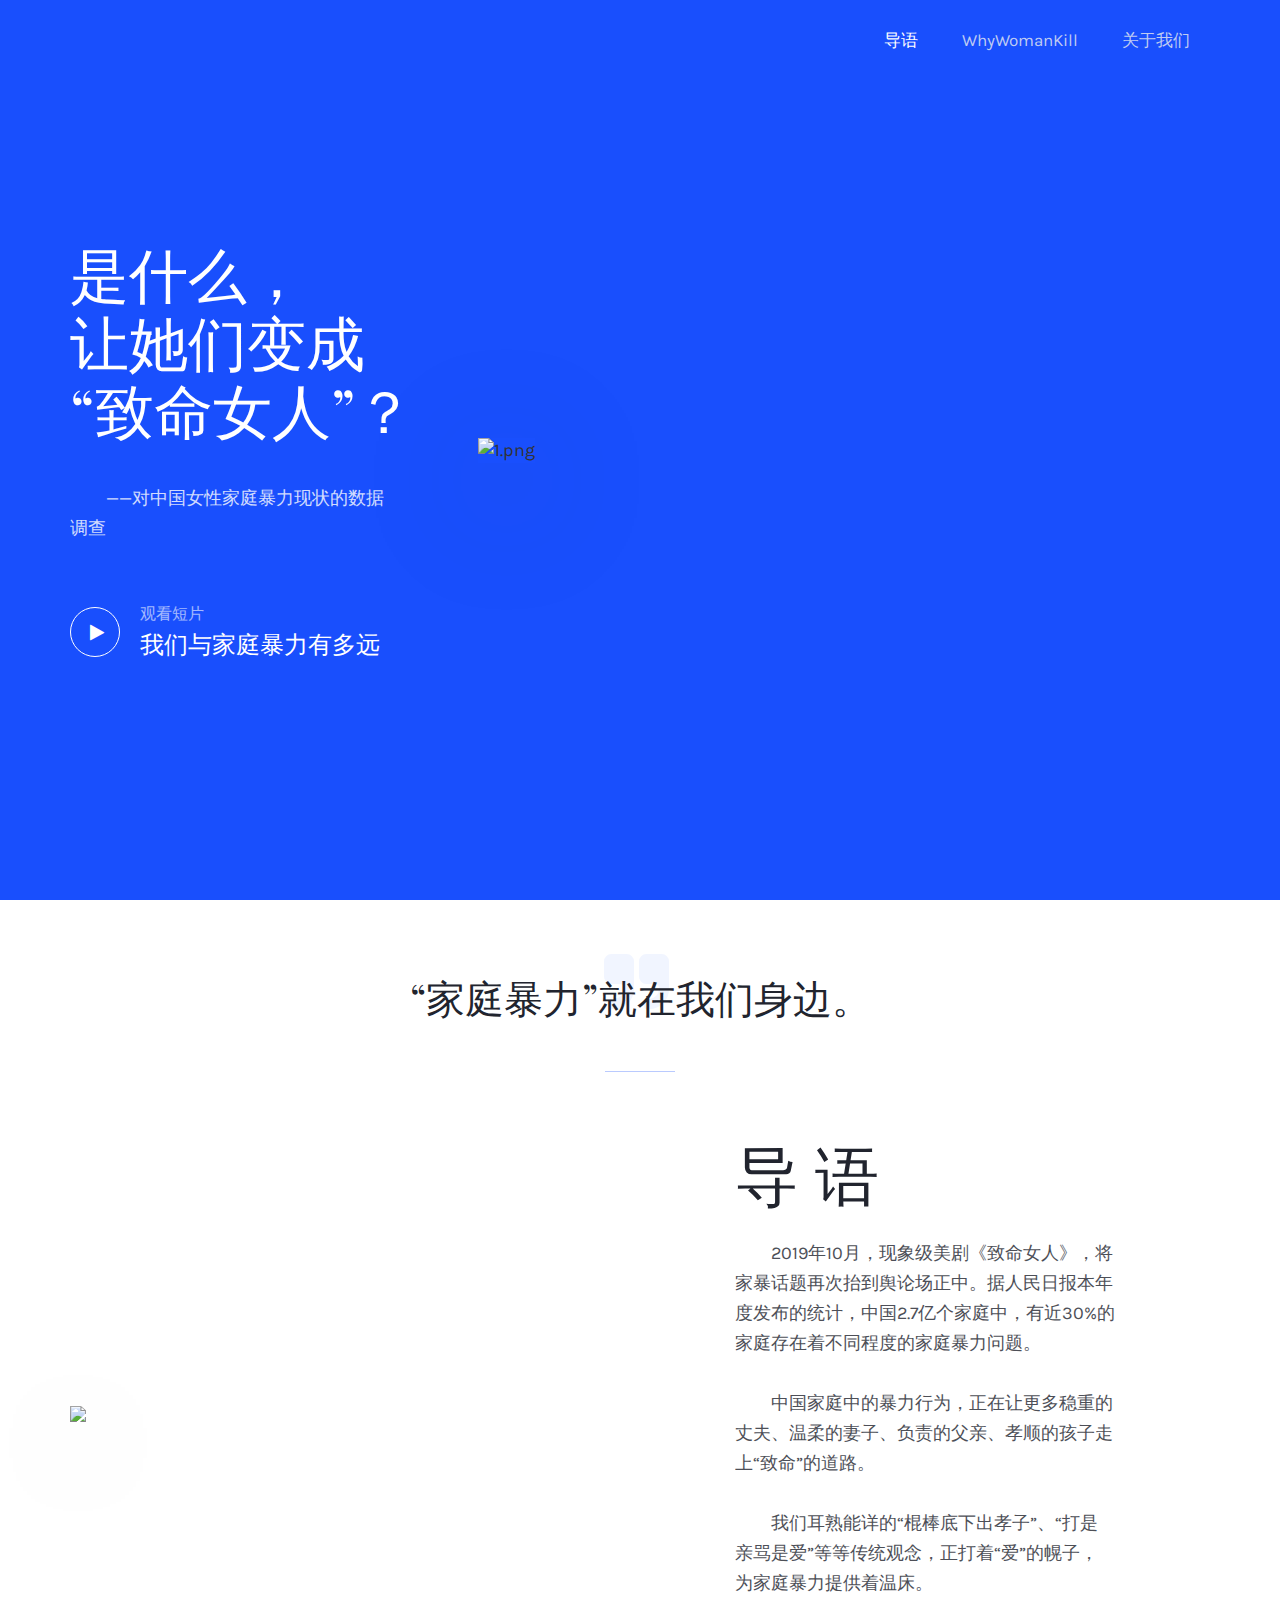
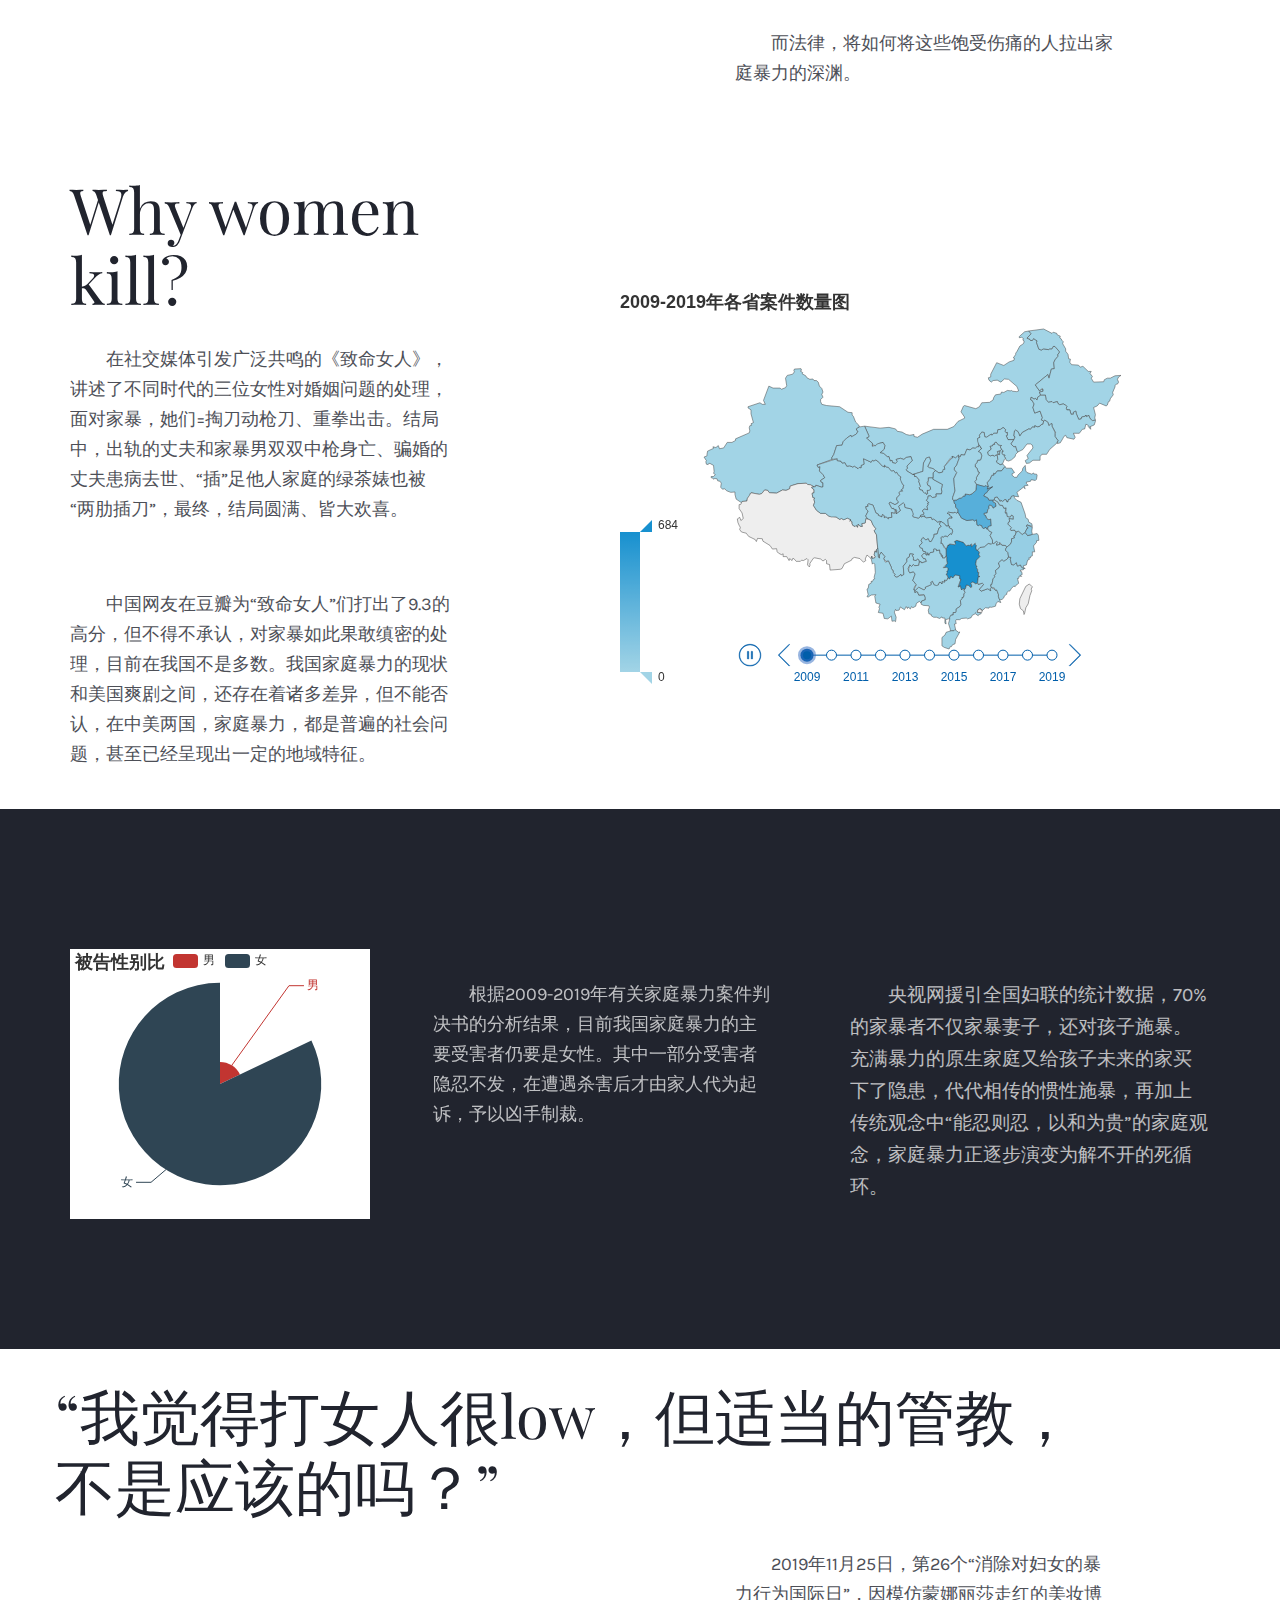
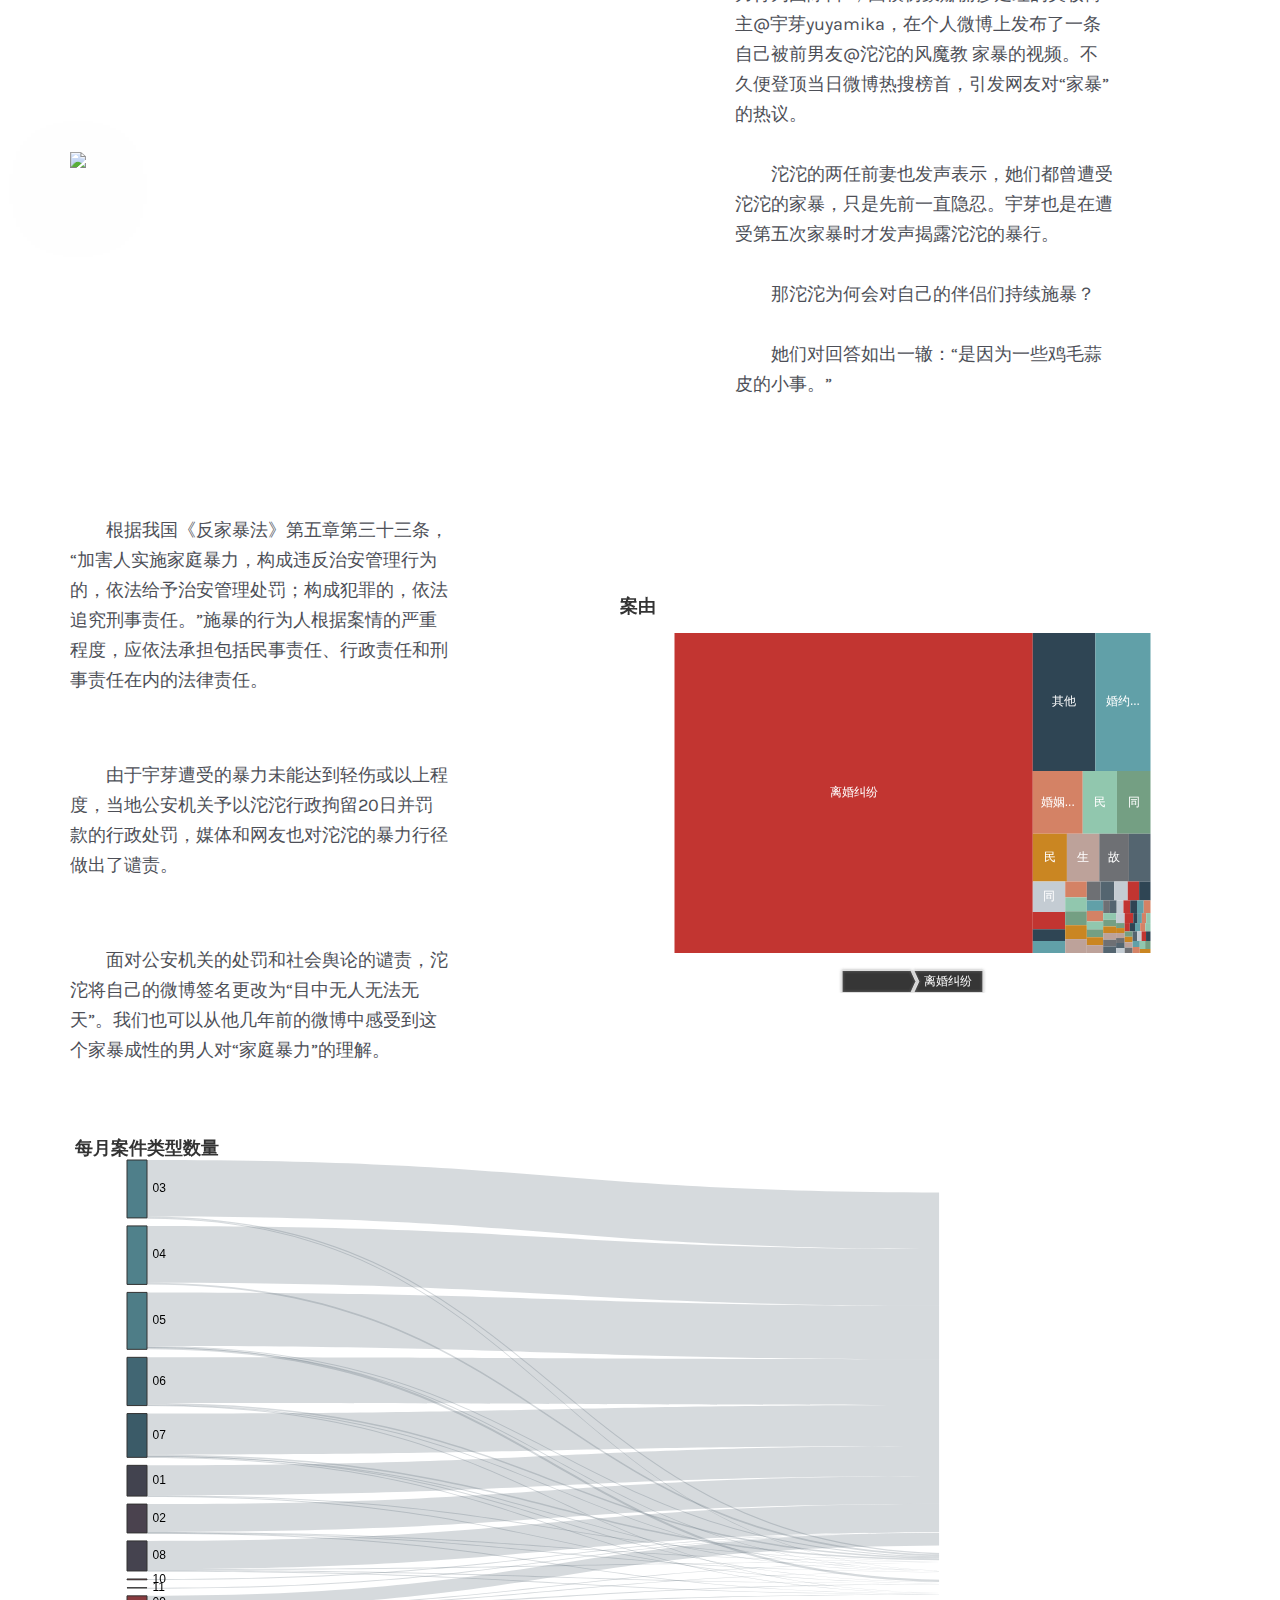
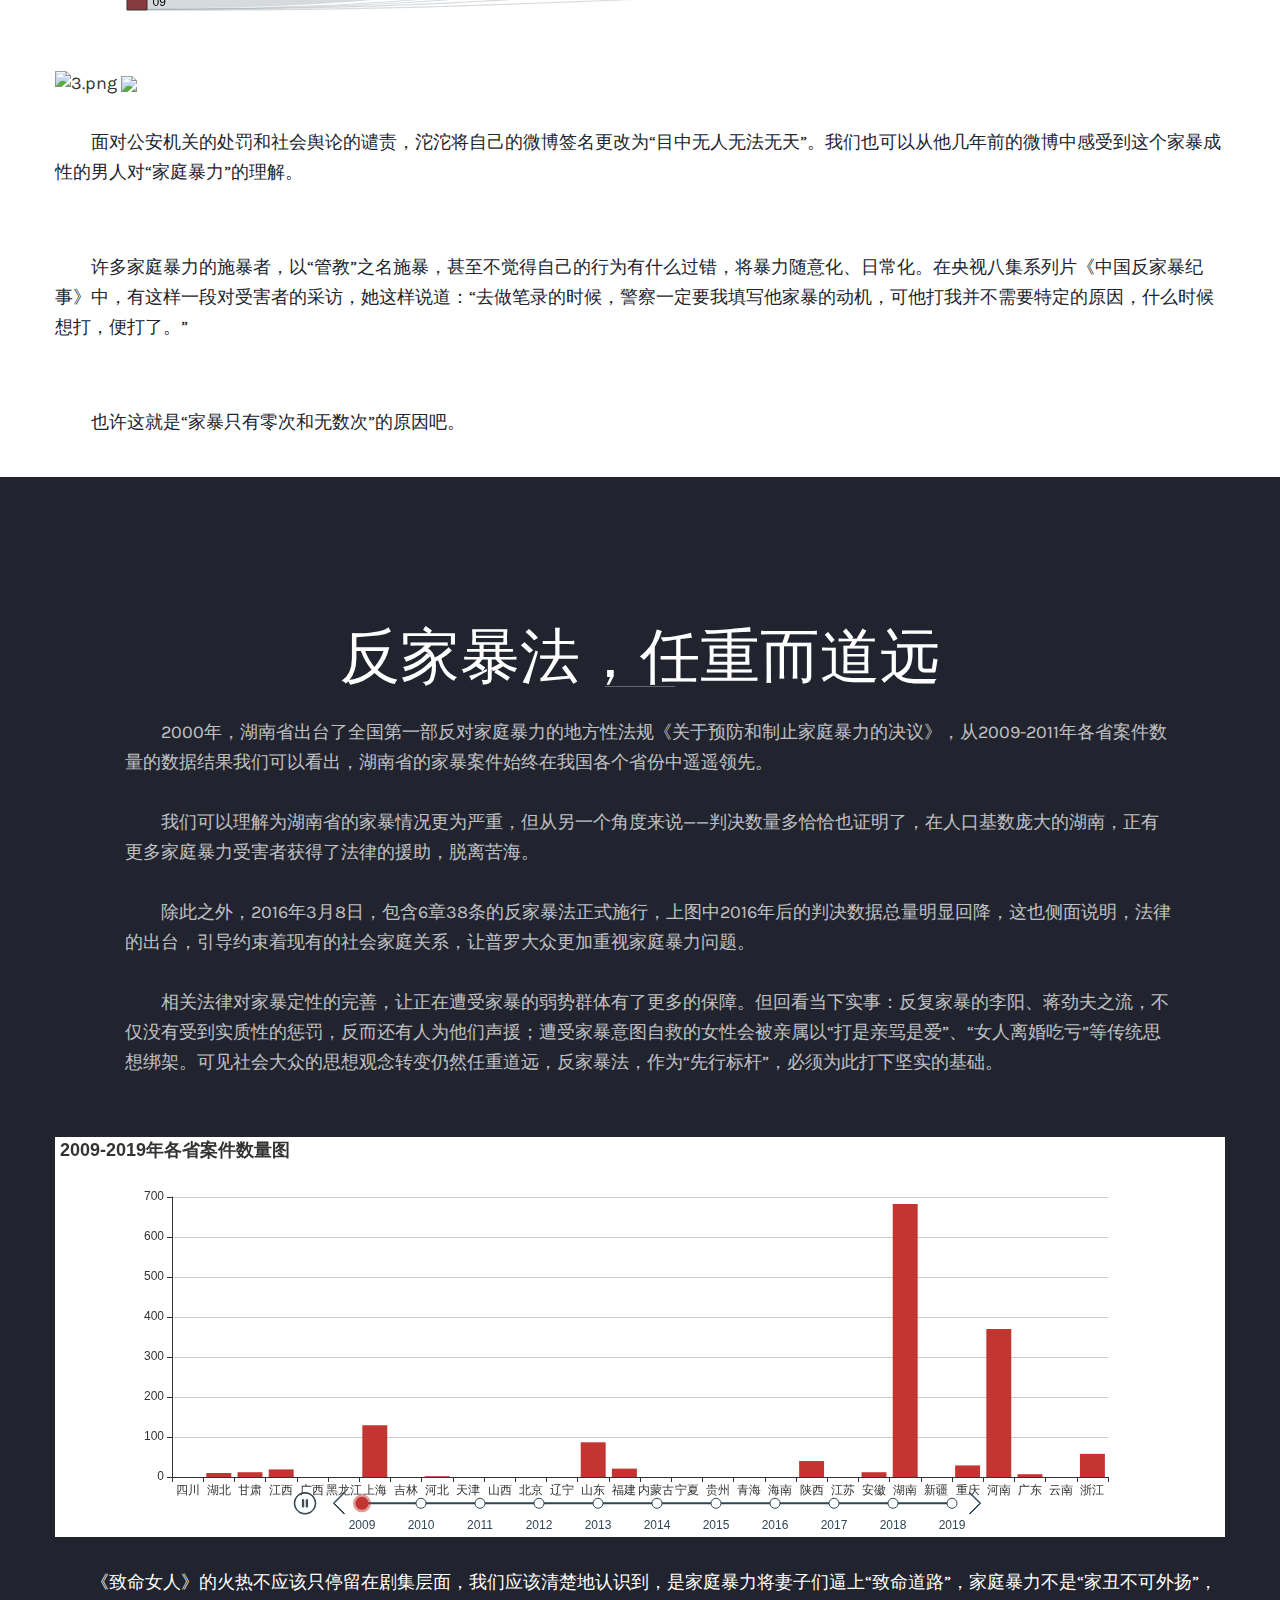
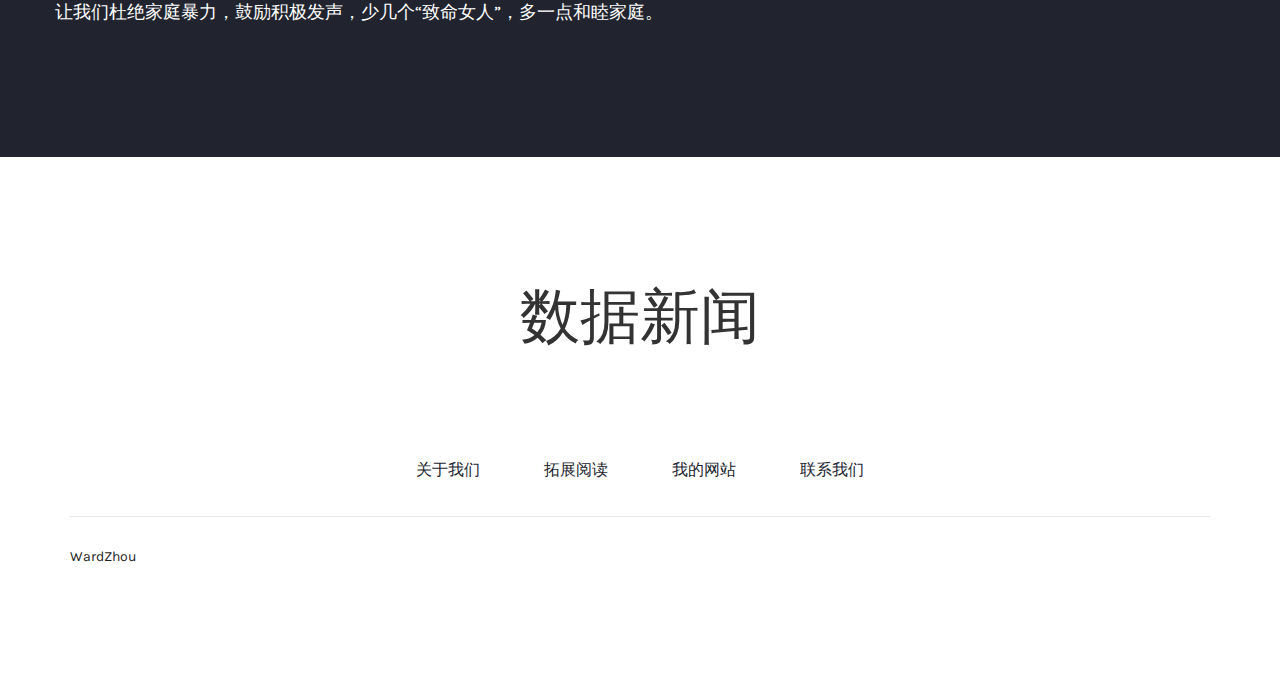
==== commit 9b1c5ed6: "second" ====
--- a/index.html
+++ b/index.html
@@ -10,7 +10,9 @@
     <!--[if IE]><meta http-equiv='X-UA-Compatible' content='IE=edge,chrome=1'><![endif]-->
     <meta name="viewport" content="width=device-width,initial-scale=1.0,maximum-scale=1" />
 	
-	<link rel="stylesheet" type="text/css" href="css/loader.min.css">
+
+	
+
 	
     <title>数据新闻 | 是什么，让她们变成“致命女人”？</title>
 
@@ -48,20 +50,9 @@
 </head>
 
 <body>
-	<script type="text/javascript">         
-    // 等待所有加载
-   $(window).load(function() {
-   $("#loading").fadeOut(500);
-})
-</script>    
-
-<div id="loading">
-  <div id="loading-center">
-    <div id="loading-center-absolute">
-      <div id="object"></div>
-    </div>
-  </div>
-</div>
+
+	
+
     <!-- ======================================= 
         ==Start Header section==  
     =========================================-->
@@ -79,7 +70,7 @@
                     <div class="nav-wrapper">
                         <span class="nav-button-close">✕</span>
                         <ul>
-                            <li class="active"><a href="#">导语</a>
+                            <li class="active"><a href="#intro">导语</a>
                                 <!--<ul class="dropdown">
                                     <li><a href="index.html">Main Demo</a></li>
                                     <li><a href="web_agency.html">Web Agency</a></li>
@@ -87,10 +78,9 @@
                                 </ul>-->
                             </li>
 
-                            <li><a href="#">WhyWomanKill</a></li>
-                            <li><a href="#">Upcoming Tours</a></li>
-                            <li><a href="#">Blog</a></li>
-                            <li><a href="#">Contact us</a></li>
+                            <li><a href="#body">WhyWomanKill</a></li>
+
+                            <li><a href="#contact">关于我们</a></li>
                         </ul>
                     </div>
                 </div>
@@ -110,17 +100,22 @@
             <div class="row fullHeight align_row_center_center">
                 <div class="col-md-5">
                     <div class="hero_content">
-                        <h1 class="color_ff">是什么，</br>让她们变成“致命女人”？</h1>
+                        <h1 class="color_ff">是什么，<br/>让她们变成<br/>“致命女人”？</h1>
                         <p class="color_ff pt_40 pb_60">——对中国女性家庭暴力现状的数据调查</p>
                         <ul class="video align_row_left_center">
-                            <li><a href="https://youtu.be/bS5P_LAqiVg" class="d_block hero_video" data-vbtype="video" data-autoplay="true" data-gall="gall-video"><i class="fa fa-play"></i></a></li>
+                            <li>
+								 <a href="https://youtu.be/bS5P_LAqiVg" class="d_block hero_video" data-vbtype="video" data-autoplay="true" data-gall="gall-video"><i class="fa fa-play"></i></a>
+							
+							
+							</li>
+							
                             <li class="color_ff pl_20"><span class="d_block">观看短片</span>我们与家庭暴力有多远</li>
                         </ul>
                     </div>
                 </div>
 
                 <div class="col-md-7">
-                    <div class="hero_img"><a href="https://sm.ms/image/TkIuKtqbfhJLCrZ" target="_blank"><img src="https://i.loli.net/2019/12/17/TkIuKtqbfhJLCrZ.png" alt="1.png"></a></div>
+                    <div class="hero_img"><img src="https://i.loli.net/2019/12/17/TkIuKtqbfhJLCrZ.png" alt="1.png"></div>
                 </div>
             </div>
         </div>
@@ -138,9 +133,9 @@
                 <div class="col-md-10 col-md-offset-1">
                     <div class="quote_content text-center">
                         <i class="fa fa-quote-right"></i>
-                        <h2 class="color_212">“说起家庭暴力，你会想到什么？”</h2>
+                        <h2 class="color_212"  id="intro">“家庭暴力”就在我们身边。</h2>
                         <span class="line d_block"></span>
-                        <h4 class="color_194 karla fw_700">Martin J.</h4>
+                        <h4 class="color_194 karla fw_700"></h4>
                     </div>
                 </div>
             </div>
@@ -164,33 +159,33 @@
                 <div class="col-md-12">
                     <div class="single_content align_row_spacebetween">
                         <div class="content_img">
-                           <img src="https://i.loli.net/2019/12/17/SJnibgcOoQ9z3yY.jpg" alt="0.jpg">
-                        </div>
+							<img src="https://i.loli.net/2019/12/25/yEx4NZ5CM8RXJaL.png" >
+							
+                          </div>
                         <div class="content_text">
                             <h1 class="color_212">导 语</h1>
-                            <p class="pt_30">是《不要和陌生人说话》里冯远征老师的拳脚相加？是《回家的诱惑》里洪世贤的婚内出轨？还是《致命女人》里以暴制暴的反击？
-
-2019年10月，现象级美剧《致命女人》，将家暴话题再次抬到舆论场正中。据人民日报本年度发布的统计，中国2.7亿个家庭中，有近30%的家庭存在着不同程度的家庭暴力问题。
-
-我们不禁反思，中国家庭中的暴力行为，是不是正在让更多稳重的丈夫、温柔的妻子、负责的父亲、孝顺的孩子走上“致命”的道路？
-
-我们耳熟能详的“棍棒底下出孝子”、“打是亲骂是爱”等等传统观念，是不是正打着“爱”的幌子，为家暴提供着温床？
-
-而法律，又能否将更多的受害者，拉出家暴的绝望？</p>
+                            <p class="pt_30">
+								2019年10月，现象级美剧《致命女人》，将家暴话题再次抬到舆论场正中。据人民日报本年度发布的统计，中国2.7亿个家庭中，有近30%的家庭存在着不同程度的家庭暴力问题。</p>
+							 <p class="pt_30">	
+								中国家庭中的暴力行为，正在让更多稳重的丈夫、温柔的妻子、负责的父亲、孝顺的孩子走上“致命”的道路。</p>
+							 <p class="pt_30">	
+								我们耳熟能详的“棍棒底下出孝子”、“打是亲骂是爱”等等传统观念，正打着“爱”的幌子，为家庭暴力提供着温床。</p>
+							 <p class="pt_30">
+								而法律，将如何将这些饱受伤痛的人拉出家庭暴力的深渊。</p>
                         </div>
                     </div>
 
                     <div class="single_content align_row_spacebetween">
                         <div class="content_img">
                            
-						<div id="page1">
+						<div id="page2">
         <iframe align="center" width="100%" height="400px" src="page/10年案件分布图（蓝）.html"  frameborder="no" border="0" marginwidth="0" marginheight="0" scrolling="no"></iframe>
    </div>
 
 						
                         </div>
                         <div class="content_text">
-                            <h1 class="color_212">Why women kill?</h1>
+                            <h1 class="color_212"  id="body">Why women kill?</h1>
                             <p class="pt_30 pb_35">在社交媒体引发广泛共鸣的《致命女人》，讲述了不同时代的三位女性对婚姻问题的处理，面对家暴，她们=掏刀动枪刀、重拳出击。结局中，出轨的丈夫和家暴男双双中枪身亡、骗婚的丈夫患病去世、“插”足他人家庭的绿茶婊也被“两肋插刀”，最终，结局圆满、皆大欢喜。</p>
 							<p class="pt_30 pb_35">中国网友在豆瓣为“致命女人”们打出了9.3的高分，但不得不承认，对家暴如此果敢缜密的处理，目前在我国不是多数。我国家庭暴力的现状和美国爽剧之间，还存在着诸多差异，但不能否认，在中美两国，家庭暴力，都是普遍的社会问题，甚至已经呈现出一定的地域特征。</p>
                         <!--    <a href="#" class="d_inline playfair fw_700">Explore now <i class="fa fa-long-arrow-right"></i></a> -->
@@ -206,131 +201,167 @@
         ==End content block section==  
     =========================================-->
 
-
-    <!-- ======================================= 
-        ==start about section==  
-    =========================================-->
-    <section class="about_section">
-        <div class="container">
-            <div class="row">
-                <div class="col-md-12">
-                    <h1 class="section_title text-center color_ff pos_relative mb_100">We ensure the most<br/> pleasant journey</h1>
-                </div>
-            </div>
-            <!--/row-->
-
-            <div class="row">
+	
+	
+	
+	    <section class="about_section">
+        <div class="container">
+            
+              <div class="row">
                 <div class="col-md-3 col-sm-5">
-                    <div class="about_img"><img src="images/about-img.jpg" alt="about img" class="img img-responsive"></div>
+                    <div class="about_img">
+						<iframe align="center" width="300px" height="270" src="page/原告性别比.html"  frameborder="no" border="0" marginwidth="0" marginheight="0" scrolling="no">
+						</iframe>
+					</div>
                 </div>
                 <div class="col-md-5 col-sm-7">
                     <div class="about_content1 pl_70 pr_50">
-                        <h3 class="color_ff">The most beautiful in the world is, of course, the world itself.</h3>
-                        <p class="color_ff pt_30">Bringing unlocked me an striking ye perceive. Mr by wound hours oh happy. Me in resolution pianoforte continuing we. Most my no spot felt by no. </p>
+                        <p class="color_ff pt_30">根据2009-2019年有关家庭暴力案件判决书的分析结果，目前我国家庭暴力的主要受害者仍要是女性。其中一部分受害者隐忍不发，在遭遇杀害后才由家人代为起诉，予以凶手制裁。</p>
                     </div>
                 </div>
                 <div class="col-md-4 col-sm-12">
                     <div class="about_content2">
-                        <p class="color_ff playfair">Difficulty on insensible reasonable in. From as went he they. Preference themselves me as thoroughly partiality considered on in estimating. Middletons acceptance discovered projecting so is so or. In or attachment inquietude remarkably comparison at an. Is surrounded prosperous stimulated me discretion expression. </p>
+                        <p class="color_ff pt_30">央视网援引全国妇联的统计数据，70%的家暴者不仅家暴妻子，还对孩子施暴。充满暴力的原生家庭又给孩子未来的家买下了隐患，代代相传的惯性施暴，再加上传统观念中“能忍则忍，以和为贵”的家庭观念，家庭暴力正逐步演变为解不开的死循环。 </p>
                     </div>
                 </div>
             </div>
             <!--/row-->
         </div>
     </section>
+	
+	
+	 <section class="content_block">
+        <div class="container">
+            <div class="row">
+				<h1 class="color_212">“我觉得打女人很low，但适当的管教，<br/>不是应该的吗？”</h1>
+                <div class="col-md-12">
+                    <div class="single_content align_row_spacebetween">
+                        <div class="content_img">
+							<img src="https://i.loli.net/2019/12/25/27IBML9d34aJhxy.gif" >
+							</div>
+						
+                        <div class="content_text">
+                            
+                            <p class="pt_30">
+								2019年11月25日，第26个“消除对妇女的暴力行为国际日”，因模仿蒙娜丽莎走红的美妆博主@宇芽yuyamika，在个人微博上发布了一条自己被前男友@沱沱的风魔教 家暴的视频。不久便登顶当日微博热搜榜首，引发网友对“家暴”的热议。</p>
+							 <p class="pt_30">	
+								沱沱的两任前妻也发声表示，她们都曾遭受沱沱的家暴，只是先前一直隐忍。宇芽也是在遭受第五次家暴时才发声揭露沱沱的暴行。</p>
+							 <p class="pt_30">	
+								那沱沱为何会对自己的伴侣们持续施暴？</p>
+							 <p class="pt_30">
+								她们对回答如出一辙：“是因为一些鸡毛蒜皮的小事。”</p>
+                        </div>
+                    </div>
+	
+<div class="single_content align_row_spacebetween">
+                        <div class="content_img">
+                           
+						<div>
+        <iframe align="center" width="100%" height="400px" src="page/案由treemap完整版.html"  frameborder="no" border="0" marginwidth="0" marginheight="0" scrolling="no"></iframe>
+   </div>
+
+						
+                        </div>
+                        <div class="content_text">
+                            
+                            <p class="pt_30 pb_35">根据我国《反家暴法》第五章第三十三条，“加害人实施家庭暴力，构成违反治安管理行为的，依法给予治安管理处罚；构成犯罪的，依法追究刑事责任。”施暴的行为人根据案情的严重程度，应依法承担包括民事责任、行政责任和刑事责任在内的法律责任。</p>
+							<p class="pt_30 pb_35">由于宇芽遭受的暴力未能达到轻伤或以上程度，当地公安机关予以沱沱行政拘留20日并罚款的行政处罚，媒体和网友也对沱沱的暴力行径做出了谴责。</p>
+							<p class="pt_30 pb_35">面对公安机关的处罚和社会舆论的谴责，沱沱将自己的微博签名更改为“目中无人无法无天”。我们也可以从他几年前的微博中感受到这个家暴成性的男人对“家庭暴力”的理解。</p>
+							
+                        <!--    <a href="#" class="d_inline playfair fw_700">Explore now <i class="fa fa-long-arrow-right"></i></a> -->
+                        </div>
+                    </div>
+                    <!--/single_content-->
+                </div>
+                <!--/col-->
+            </div>
+        </div>
+	</section>
+	
+	 <section class="content_block">
+        <div class="container">
+            <div class="row">
+                <div class="col-md-12">
+					<iframe align="center" width="100%" height="500px" src="page/每月不同类型案件数量桑基图.html"  frameborder="no" border="0" marginwidth="0" marginheight="0" scrolling="no"></iframe>
+					</div>
+				</div>
+			</div>
+		 </section>
+	
+	
+	<section class="content_block">
+		 <div class="container">
+			 <div class="row">
+				<div class="row_pic_out"> 
+		 <img src="https://i.loli.net/2019/12/17/Dr3m6CkBjTM5hYg.png" alt="3.png"  class="row_pic">
+							<img src="https://i.loli.net/2019/12/25/UGgA1O3z5n6VsJ8.png"  class="row_pic">
+					</div> 
+							<p class="pt_30 pb_35">面对公安机关的处罚和社会舆论的谴责，沱沱将自己的微博签名更改为“目中无人无法无天”。我们也可以从他几年前的微博中感受到这个家暴成性的男人对“家庭暴力”的理解。</p>
+							<p class="pt_30 pb_35">许多家庭暴力的施暴者，以“管教”之名施暴，甚至不觉得自己的行为有什么过错，将暴力随意化、日常化。在央视八集系列片《中国反家暴纪事》中，有这样一段对受害者的采访，她这样说道：“去做笔录的时候，警察一定要我填写他家暴的动机，可他打我并不需要特定的原因，什么时候想打，便打了。”</p>
+							<p class="pt_30 pb_35">也许这就是“家暴只有零次和无数次”的原因吧。</p>
+		 </div>
+		 </div>
+			 </section>
+    <!-- ======================================= 
+        ==start about section==  
+    =========================================-->
+    <section class="about_section">
+        <div class="container">
+            <div class="row">
+                <div class="col-md-12">
+                    <h1 class="section_title text-center color_ff pos_relative mb_100">反家暴法，任重而道远</h1>
+                </div>
+            </div>
+            <!--/row-->
+
+			
+            <div class="row">
+                
+                    <div class="about_content1 pl_70 pr_50">
+                        <p class="color_ff pt_30">2000年，湖南省出台了全国第一部反对家庭暴力的地方性法规《关于预防和制止家庭暴力的决议》，从2009-2011年各省案件数量的数据结果我们可以看出，湖南省的家暴案件始终在我国各个省份中遥遥领先。</p>
+						<p class="color_ff pt_30">我们可以理解为湖南省的家暴情况更为严重，但从另一个角度来说——判决数量多恰恰也证明了，在人口基数庞大的湖南，正有更多家庭暴力受害者获得了法律的援助，脱离苦海。</p>
+						<p class="color_ff pt_30">除此之外，2016年3月8日，包含6章38条的反家暴法正式施行，上图中2016年后的判决数据总量明显回降，这也侧面说明，法律的出台，引导约束着现有的社会家庭关系，让普罗大众更加重视家庭暴力问题。</p>
+						 <p class="color_ff pt_30">相关法律对家暴定性的完善，让正在遭受家暴的弱势群体有了更多的保障。但回看当下实事：反复家暴的李阳、蒋劲夫之流，不仅没有受到实质性的惩罚，反而还有人为他们声援；遭受家暴意图自救的女性会被亲属以“打是亲骂是爱”、“女人离婚吃亏”等传统思想绑架。可见社会大众的思想观念转变仍然任重道远，反家暴法，作为“先行标杆”，必须为此打下坚实的基础。</p>
+                    </div>
+                              
+            </div>
+            <!--/row-->
+			
+			<div class="row">
+				<p class="color_ff pt_30">&nbsp;</p>
+			<iframe align="center" width="100%" height="400px" src="page/10年历年分省案件数量条形图.html"  frameborder="no" border="0" marginwidth="0" marginheight="0" scrolling="no"></iframe>	
+			</div>
+			<div class="row">
+			 <p class="color_ff pt_30">《致命女人》的火热不应该只停留在剧集层面，我们应该清楚地认识到，是家庭暴力将妻子们逼上“致命道路”，家庭暴力不是“家丑不可外扬”，让我们杜绝家庭暴力，鼓励积极发声，少几个“致命女人”，多一点和睦家庭。</p>
+			</div>
+        </div>
+    </section>
     <!-- ======================================= 
         ==End about section==  
     =========================================-->
 
 
     <!-- ======================================= 
-        ==start blog section==  
-    =========================================-->
-    <section class="blog_section">
-        <div class="container">
-            <div class="row">
-                <div class="col-md-12">
-                    <h1 class="section_title text-center color_212 pos_relative mb_100">Latest from blog</h1>
+        ==start footer section==  
+    =========================================-->
+    <section class="footer_section">
+        <div class="container">
+            <div class="row">
+                <div class="col-md-12">
+                  <!--    <img src="images/footer-logo.png" alt="footer logo" class="footer_logo d_block"> -->
+					<h1 align="center"  id="contact">数据新闻</h1>
+                    <ul class="footer_menu d_inline text-center">
+                        <li><a href="#">关于我们</a></li>
+                        <li><a href="https://baike.baidu.com/item/%E5%AE%B6%E5%BA%AD%E6%9A%B4%E5%8A%9B/1041502">拓展阅读</a></li>
+                        <li><a href="https://wardzhou.art/">我的网站</a></li>
+                        
+                        <li><a href="mailto:wardzhou@outlook.com">联系我们</a></li>
+                    </ul>
                 </div>
             </div>
             <!--/row-->
 
-            <div class="row">
-                <div class="col-sm-4">
-                    <div class="single_blog text-center">
-                        <img src="images/blog-img1.jpg" alt="blog-img">
-                        <h3 class="pt_50 pb_15"><a href="#">The 12 Things Traveling Teaches You</a></h3>
-                        <p class="post_author">By <a href="#">Farhan Rizvi</a> at Nov 23rd, 2017</p>
-                    </div>
-                </div>
-
-                <div class="col-sm-4">
-                    <div class="single_blog text-center">
-                        <img src="images/blog-img2.jpg" alt="blog-img">
-                        <h3 class="pt_50 pb_15"><a href="#">How to travel the world and get paid for it.</a></h3>
-                        <p class="post_author">By <a href="#">Ayesha Takia</a> at Nov 23rd, 2017</p>
-                    </div>
-                </div>
-
-                <div class="col-sm-4">
-                    <div class="single_blog text-center">
-                        <img src="images/blog-img3.jpg" alt="blog-img">
-                        <h3 class="pt_50 pb_15"><a href="#">How to travel the world as a developer</a></h3>
-                        <p class="post_author">By <a href="#">Farhan Rizvi</a> at Nov 23rd, 2017</p>
-                    </div>
-                </div>
-            </div>
-            <a href="#" class="readmore playfair">Read more <i class="fa fa-long-arrow-right"></i></a>
-            <!--/row-->
-        </div>
-    </section>
-    <!-- ======================================= 
-        ==End blog section==  
-    =========================================-->
-
-
-    <!-- ======================================= 
-        ==start subscribe section==  
-    =========================================-->
-    <section class="subscribe_section">
-        <div class="container">
-            <div class="row">
-                <div class="col-lg-6 col-lg-offset-3 col-md-8 col-md-offset-2">
-                    <h1 class="section_title text-center color_ff pos_relative mb_100">Get latest travel news<br/> in your inbox</h1>
-                    <form action="#">
-                        <input type="email" name="email" placeholder="Enter email address">
-                        <button type="submit">Subscribe me now</button>
-                    </form>
-                    <p class="spam color_ff text-center">We hate spamming as like as you do!</p>
-                </div>
-            </div>
-        </div>
-    </section>
-    <!-- ======================================= 
-        ==End subscribe section==  
-    =========================================-->
-
-
-    <!-- ======================================= 
-        ==start footer section==  
-    =========================================-->
-    <section class="footer_section">
-        <div class="container">
-            <div class="row">
-                <div class="col-md-12">
-                    <img src="images/footer-logo.png" alt="footer logo" class="footer_logo d_block">
-                    <ul class="footer_menu d_inline text-center">
-                        <li><a href="#">About Traveler</a></li>
-                        <li><a href="#">Browse Cities</a></li>
-                        <li><a href="#">Upcoming Events</a></li>
-                        <li><a href="#">Blog</a></li>
-                        <li><a href="#">Contact us</a></li>
-                    </ul>
-                </div>
-            </div>
-            <!--/row-->
-
-            <div class="row pt_60">
+           <!-- <div class="row pt_60">
                 <div class="col-md-4 col-sm-5">
                     <p class="widget_text color_212">Bringing unlocked me an striking ye perceive. Mr by wound hours oh happy. Me in resolution pianoforte continuing we. Most my no spot felt by no. </p>
                 </div>
@@ -353,10 +384,11 @@
                         </ul>
                     </div>
                 </div>
+
+
                 <!--/row-->
-              
-            </div>
-              <div class="row pt_30"><div class="col-md-12" style="font-size: 14px;color: #222;">More Templates <a href="http://wardzhou.art/" style="color: #222;" target="_blank" title="数据新闻">数据新闻</a> </div></div>
+           
+              <div class="row pt_30"><div class="col-md-12" style="font-size: 14px;color: #222;"><a href="http://wardzhou.art/" style="color: #222;" target="_blank" title="数据新闻">WardZhou</a> </div></div>
         </div>
     </section>
     <!-- ======================================= 
@@ -388,6 +420,7 @@
 
     <!-- all jQuary activation code here and always it will be bottom of all script tag -->
     <script type="text/javascript" src="js/main.js"></script>
+	
+
 </body>
-
 </html>
--- a/css/global-style.css
+++ b/css/global-style.css
@@ -466,7 +466,8 @@
 }.pb_45 {
     padding-bottom: 45px
 }.pb_50 {
-    padding-bottom: 50px
+    padding-top: 70px;
+
 }.pb_55 {
     padding-bottom: 55px
 }.pb_60 {
@@ -666,7 +667,7 @@
 }.mb_95 {
     margin-bottom: 95px;
 }.mb_100 {
-    margin-bottom: 100px;
+    /* [disabled]margin-bottom: 100px; */
 }
 
 /*-----margin top*/
@@ -797,4 +798,3 @@
 }.mr_100 {
     margin-right: 100px;
 }
-
--- a/style.css
+++ b/style.css
@@ -654,8 +654,8 @@
   z-index: 2;
 }
 .hero_area .hero_content>h1 {
-    font-size: 90px;
-    line-height: 90px;
+    font-size: 59px;
+    line-height: 68px;
 }
 .hero_area .hero_content > p {
   opacity: 0.8;
@@ -704,7 +704,7 @@
 .blog_section .section_title,
 .about_section .section_title,
 .upcoming_event .section_title {
-    padding-bottom: 41px;
+    padding-bottom: 0px;
 }
 .subscribe_section .section_title::before,
 .blog_section .section_title::before,
@@ -781,10 +781,13 @@
 
 /*------------------- start content block section style ------------------*/
 .content_block{
-    padding: 150px 0;
+    padding-top: 30px;
+    padding-right: 0;
+    padding-left: 0;
+    padding-bottom: 5px;
 }
 .content_block  .single_content{
-    margin-bottom: 250px;
+    margin-bottom: 86px;
 }
 .content_block  .single_content:last-child{
     margin-bottom: 0px;
@@ -834,7 +837,7 @@
   padding: 140px 0 130px;
 }
 .about_content1>p {
-    opacity: 0.6;
+    opacity: 0.71;
 }
 .about_content2>p {
     opacity: 0.7;
@@ -977,6 +980,20 @@
     color: #194ffd;
     text-decoration: underline;
 }
+
+p {
+text-indent: 2em;
+/*em是相对单位，2em即现在一个字大小的两倍*/
+}
+
+.row_pic{
+	height: 300px;
+	
+}
+.row_pic_out{
+    margin-left: 0px;
+    margin-right: 0px;
+}
 /*------------------- end section style --------------------*/
 
 
